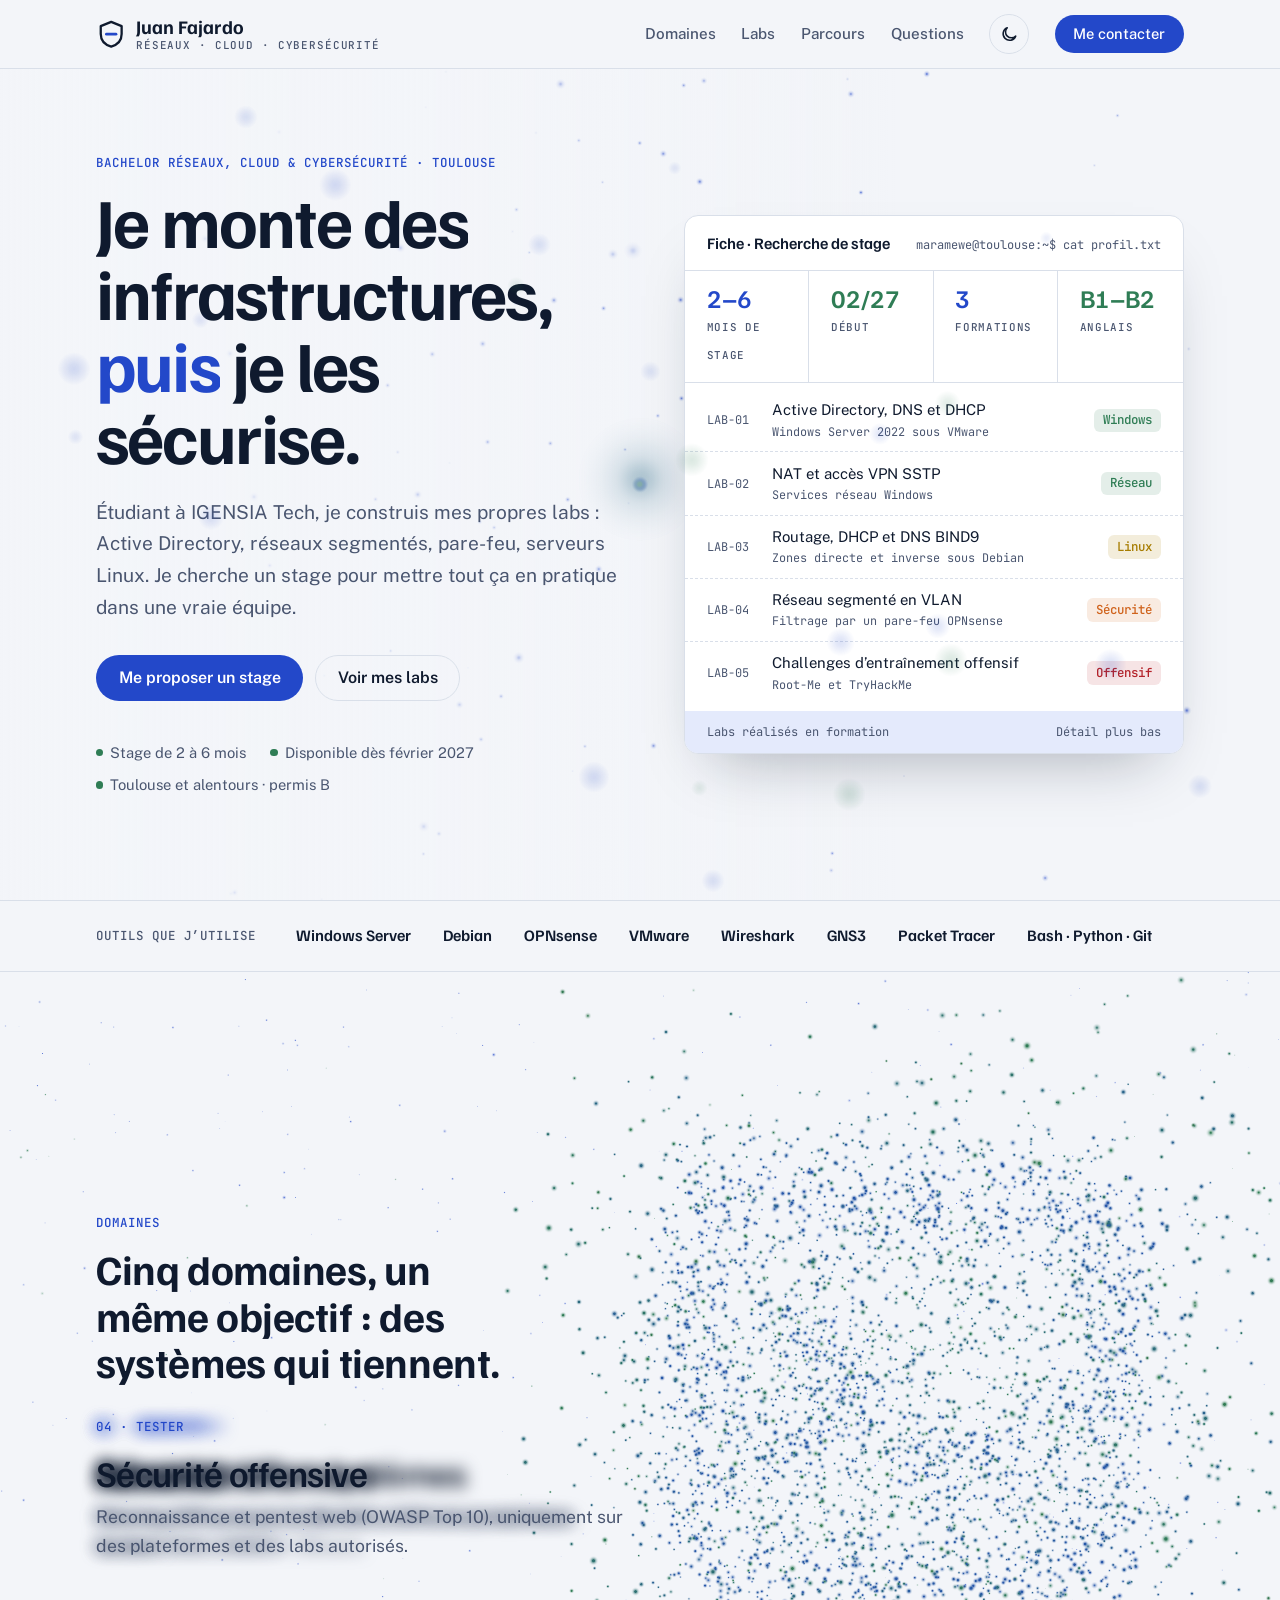
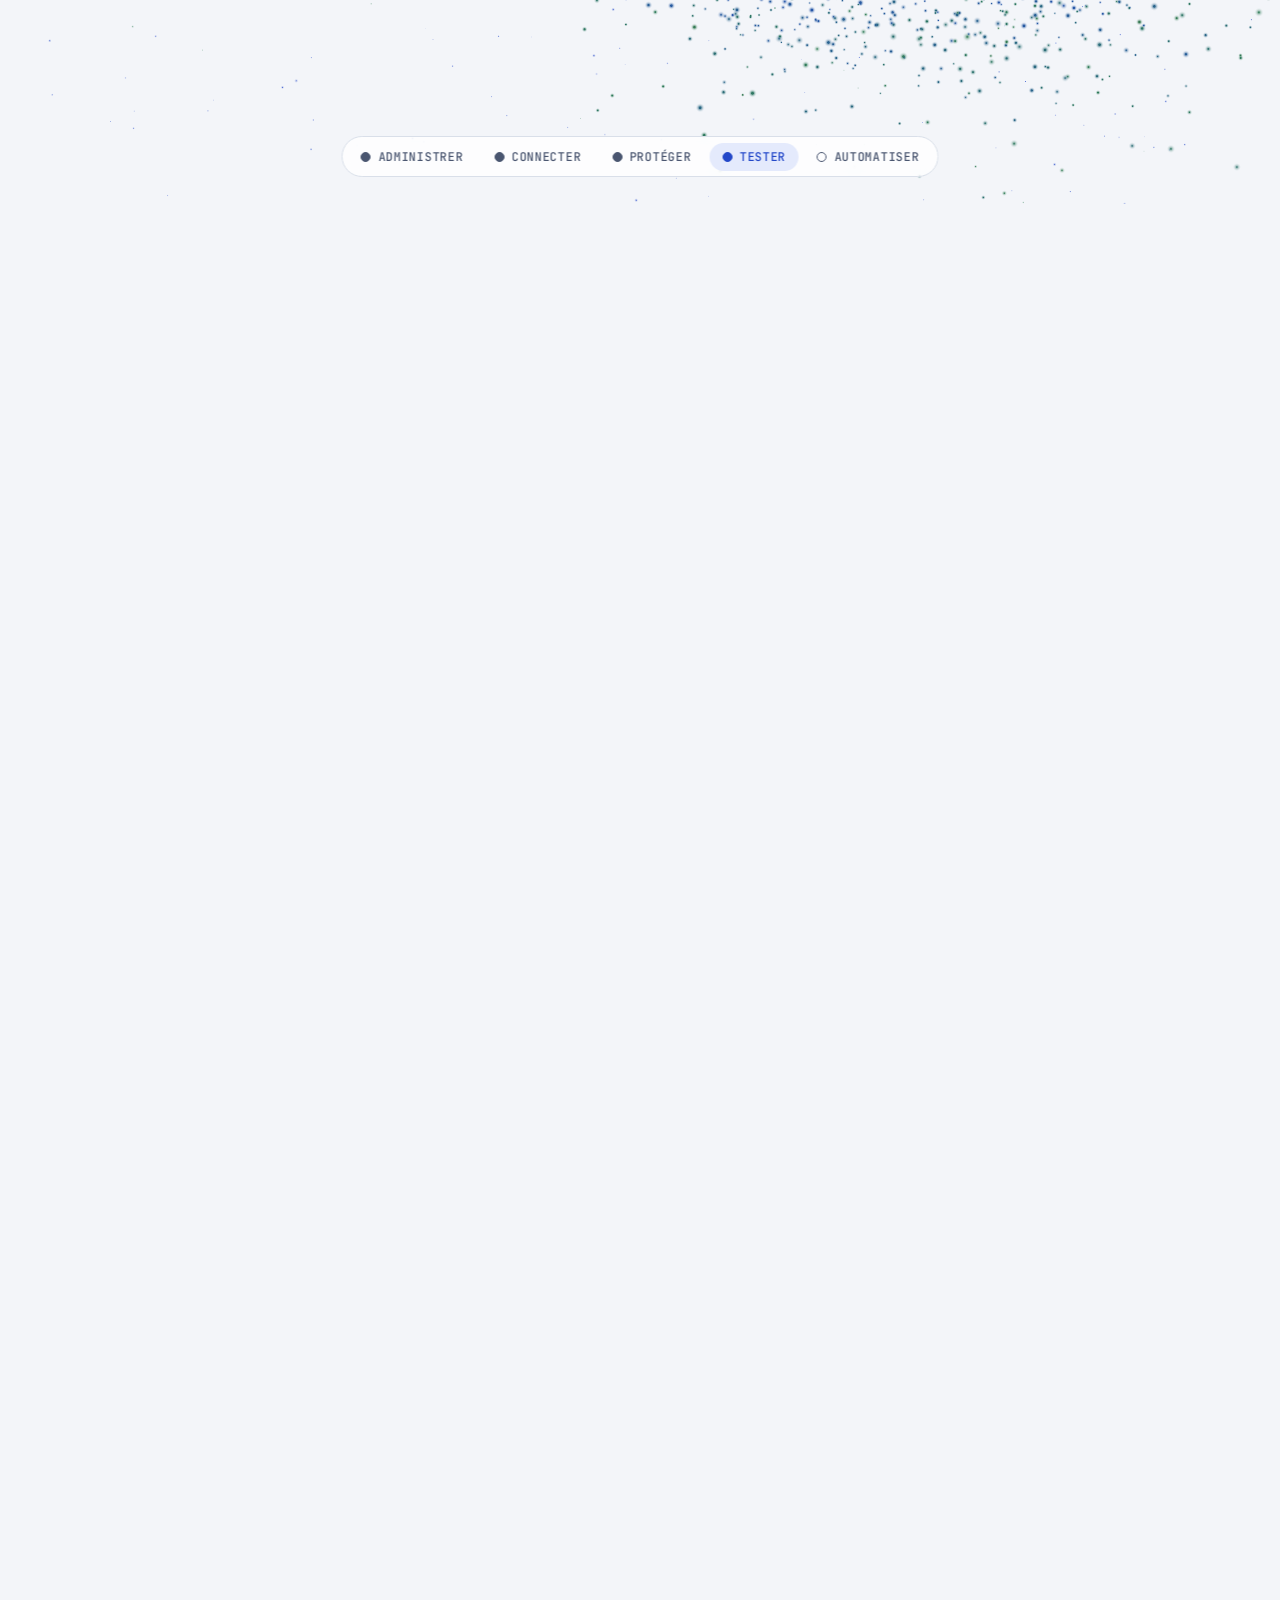
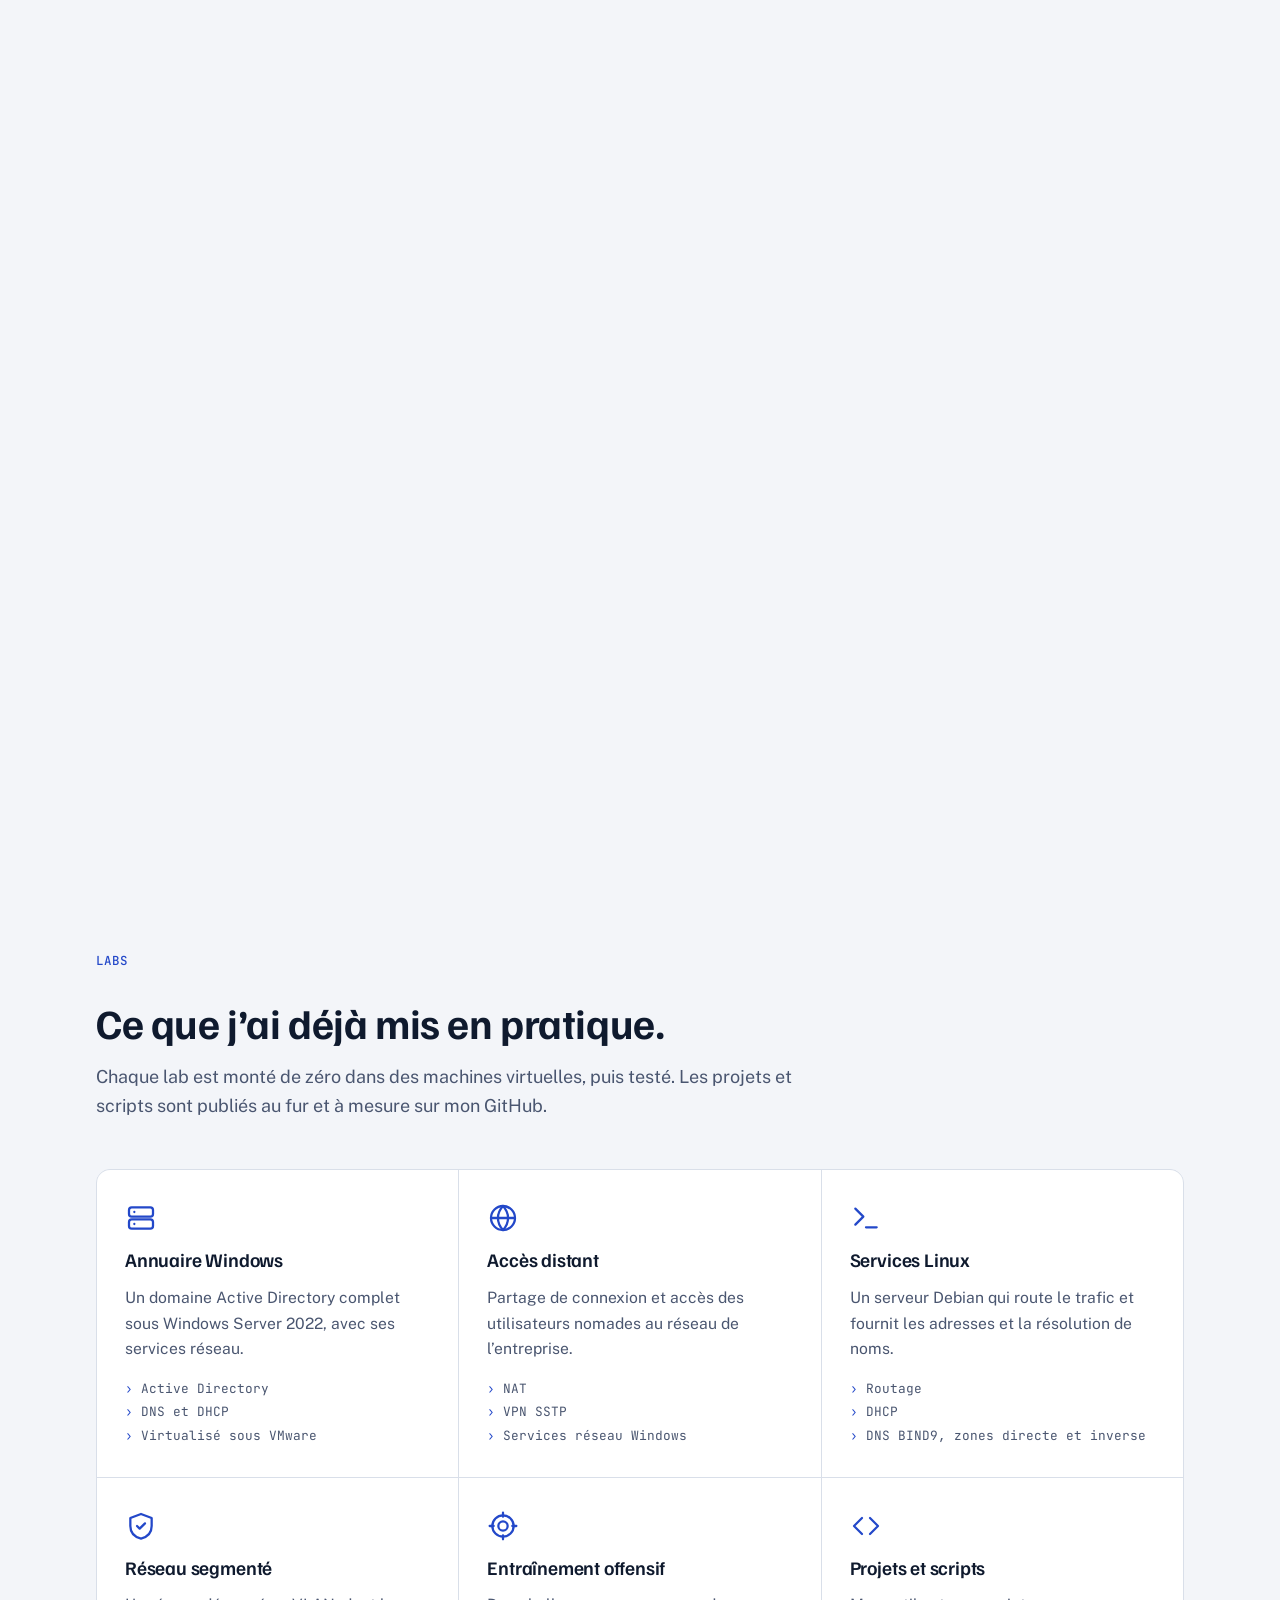
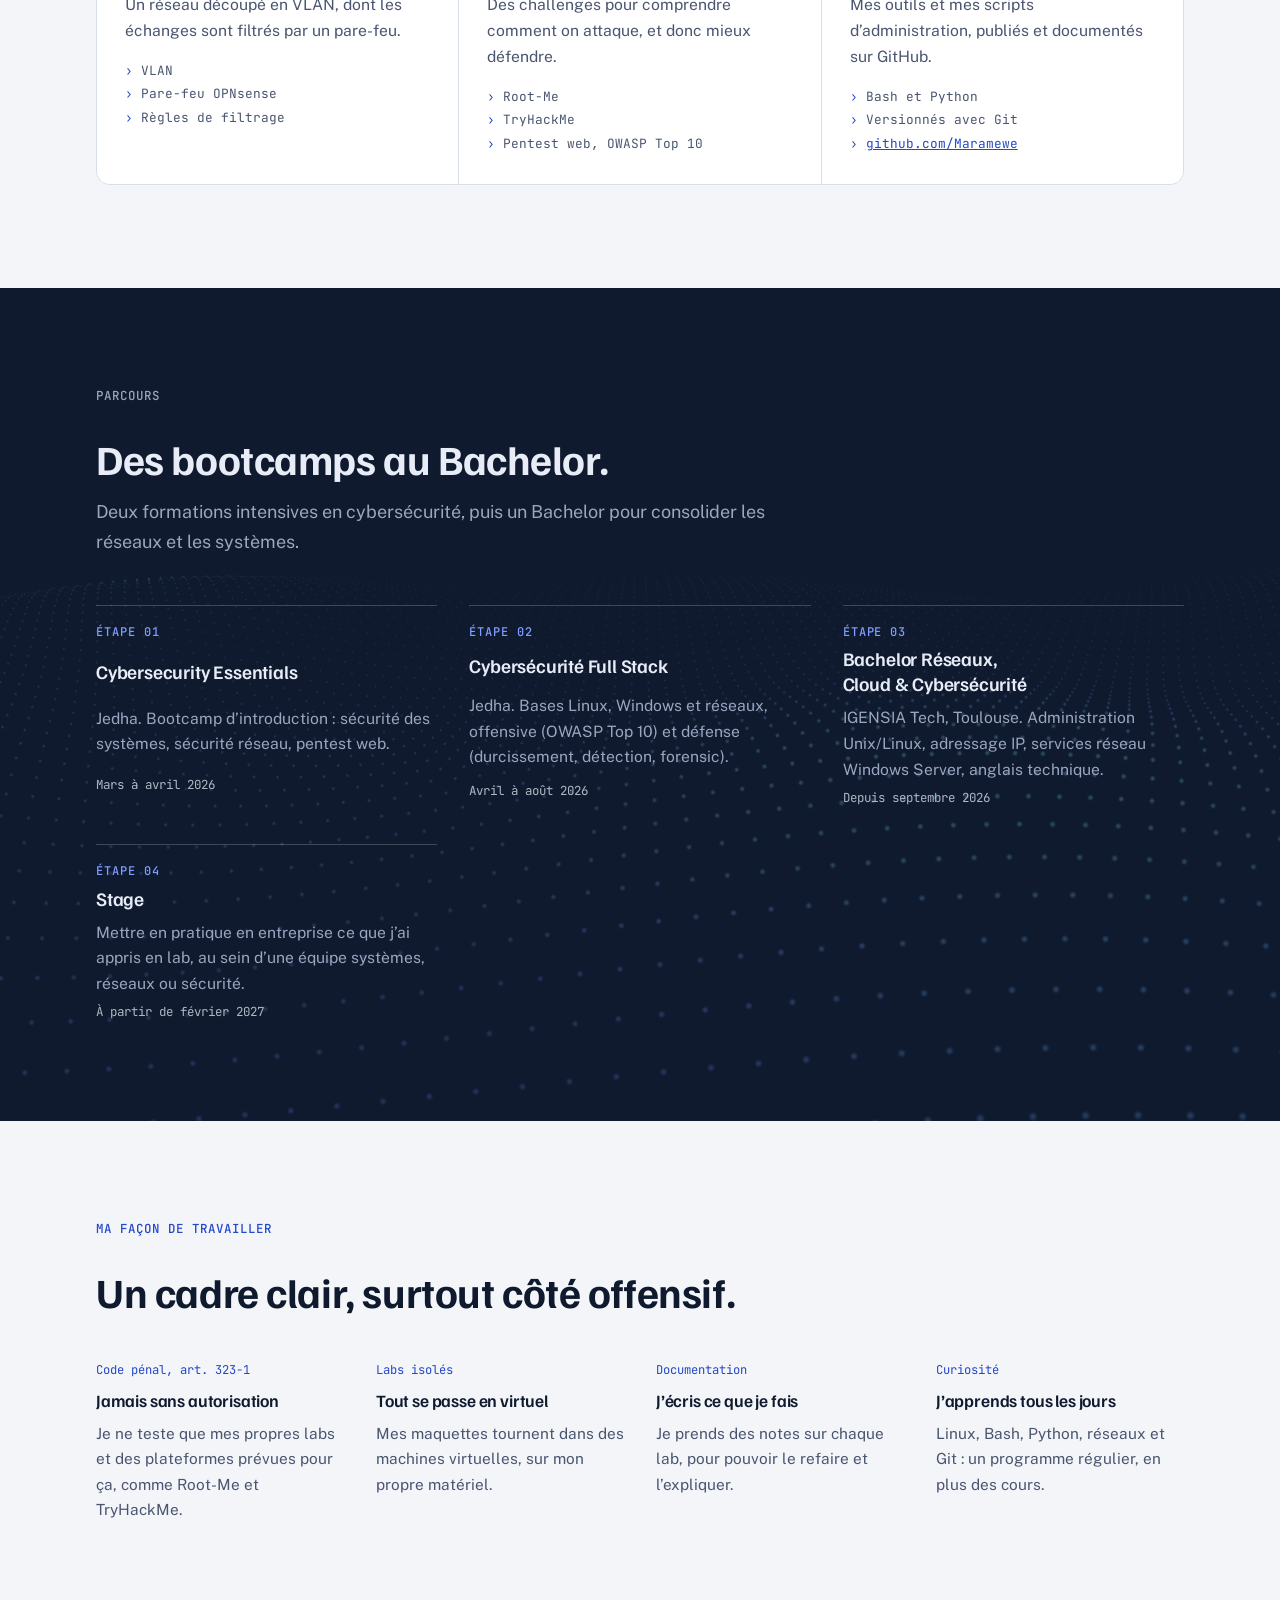
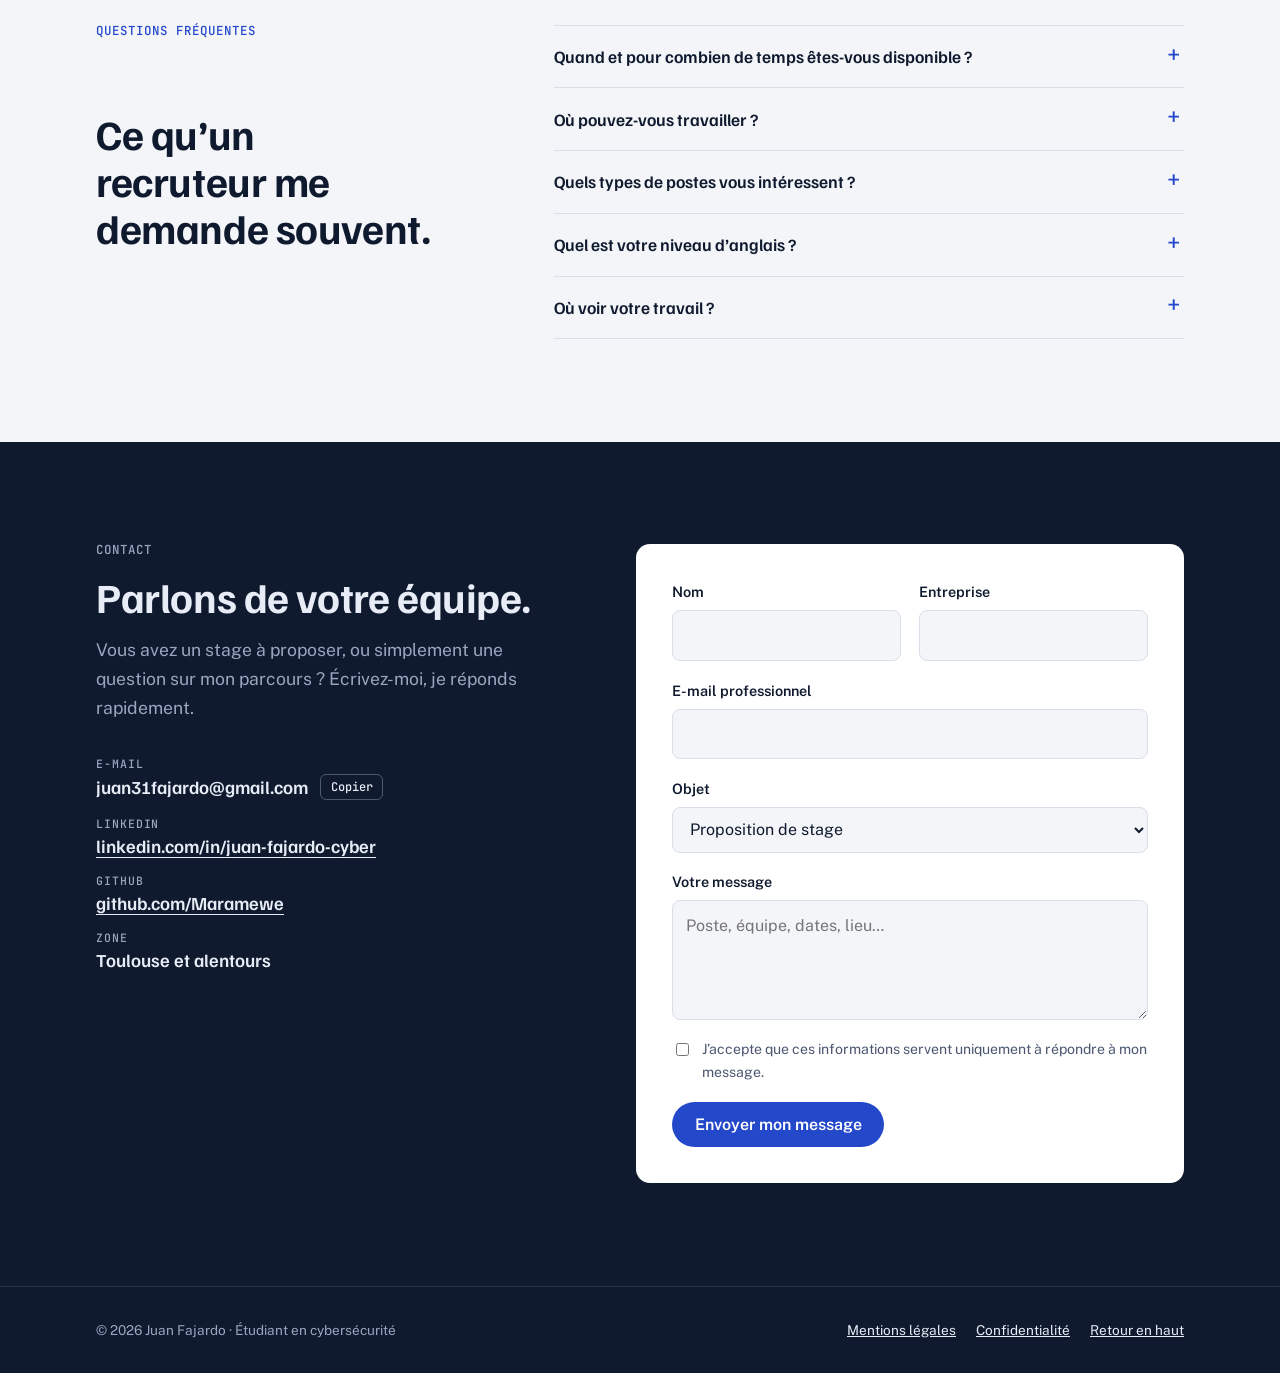
==== index.html @ d8bf678b "Première version du portfolio" ====
<!doctype html>
<html lang="fr">
<head>
<meta charset="utf-8">
<meta name="viewport" content="width=device-width, initial-scale=1, viewport-fit=cover">
<meta name="description" content="Portfolio de Juan Fajardo, étudiant en Bachelor Réseaux, Cloud &amp; Cybersécurité à Toulouse. Recherche de stage dès février 2027.">
<meta name="theme-color" content="#f3f5f9" media="(prefers-color-scheme: light)">
<meta name="theme-color" content="#0b1220" media="(prefers-color-scheme: dark)">
<link rel="canonical" href="https://juan-fajardo.pages.dev/">
<link rel="icon" href="favicon.svg" type="image/svg+xml">
<link rel="apple-touch-icon" href="apple-touch-icon.png">
<meta property="og:type" content="website">
<meta property="og:locale" content="fr_FR">
<meta property="og:site_name" content="Juan Fajardo">
<meta property="og:title" content="Juan Fajardo · Réseaux, Cloud et Cybersécurité">
<meta property="og:description" content="Portfolio de Juan Fajardo, étudiant en Bachelor Réseaux, Cloud &amp; Cybersécurité à Toulouse. Recherche de stage dès février 2027.">
<meta property="og:url" content="https://juan-fajardo.pages.dev/">
<meta property="og:image" content="https://juan-fajardo.pages.dev/images/partage.png">
<meta property="og:image:width" content="1200">
<meta property="og:image:height" content="630">
<meta name="twitter:card" content="summary_large_image">
<title>Juan Fajardo · Réseaux, Cloud et Cybersécurité</title>
<script>
// Thème choisi avec le bouton de l'en-tête, appliqué avant l'affichage pour éviter un flash
try { const t = localStorage.getItem("theme"); if (t === "light" || t === "dark") document.documentElement.dataset.theme = t; } catch {}
</script>
<link rel="stylesheet" href="polices/polices.css">
<style>
/* Mise en page : une colonne de lecture large (72rem), sections séparées par l'espace et non par des cadres ;
   le seul objet « encadré » fort est le rapport d'audit, signature visuelle du site. */
:root {
  --fond: #f3f5f9;
  --surface: #ffffff;
  --encre: #0f1a2e;
  --encre-douce: #4a5670;
  --trait: #d9dfe9;
  --accent: #2348c9;
  --accent-doux: #e4eafc;
  --sur-accent: #ffffff;
  --crit: #b4232a;
  --haut: #d0631c;
  --moyen: #a77d00;
  --bas: #2f7d55;
  --nuit: #0f1a2e;
  --sur-nuit: #e7ecf6;
  --sur-nuit-doux: #9aa6bf;
  --f-titre: "Familjen Grotesk", "Helvetica Neue", Arial, sans-serif;
  --f-texte: "Public Sans", "Segoe UI", Roboto, Arial, sans-serif;
  --f-mono: "JetBrains Mono", ui-monospace, "SFMono-Regular", Menlo, Consolas, monospace;
  --largeur: 72rem;
  --rayon: 10px;
}
@media (prefers-color-scheme: dark) {
  :root:not([data-theme="light"]) {
    --fond: #0b1220; --surface: #121b2d; --encre: #e7ecf6; --encre-douce: #9aa6bf; --trait: #24314a;
    --accent: #7f9eff; --accent-doux: #1a2850; --sur-accent: #0b1220;
    --crit: #ff6b6b; --haut: #ff9a52; --moyen: #e8c14a; --bas: #5cc98d;
    --nuit: #070c17; --sur-nuit: #e7ecf6; --sur-nuit-doux: #8d99b3;
    color-scheme: dark;
  }
}
:root[data-theme="dark"] {
  --fond: #0b1220; --surface: #121b2d; --encre: #e7ecf6; --encre-douce: #9aa6bf; --trait: #24314a;
  --accent: #7f9eff; --accent-doux: #1a2850; --sur-accent: #0b1220;
  --crit: #ff6b6b; --haut: #ff9a52; --moyen: #e8c14a; --bas: #5cc98d;
  --nuit: #070c17; --sur-nuit: #e7ecf6; --sur-nuit-doux: #8d99b3;
  color-scheme: dark;
}

* { box-sizing: border-box; }
html { scroll-behavior: smooth; scroll-padding-top: 5rem; }
body {
  margin: 0; background: var(--fond); color: var(--encre);
  font: 400 1.0625rem/1.65 var(--f-texte);
  -webkit-font-smoothing: antialiased;
}
a { color: var(--accent); }
h1, h2, h3 { font-family: var(--f-titre); text-wrap: balance; margin: 0; letter-spacing: -0.01em; }
h2 { font-size: clamp(1.75rem, 1.2rem + 2vw, 2.6rem); line-height: 1.12; font-weight: 700; }
h3 { font-size: 1.2rem; line-height: 1.3; font-weight: 600; }
p { margin: 0; }
:focus-visible { outline: 3px solid var(--accent); outline-offset: 3px; border-radius: 4px; }
.mono { font-family: var(--f-mono); }

.enveloppe { max-width: var(--largeur); margin-inline: auto; padding-inline: clamp(1rem, 4vw, 2rem); }
section { padding-block: clamp(4rem, 8vw, 6.5rem); }
.surtitre {
  font: 500 0.78rem/1 var(--f-mono); letter-spacing: 0.08em; text-transform: uppercase;
  color: var(--accent); margin-bottom: 1rem; display: block;
}
.entete-section { display: grid; gap: 1rem; max-width: 44rem; margin-bottom: 3rem; }
.entete-section p { color: var(--encre-douce); font-size: 1.125rem; }

.bouton {
  display: inline-flex; align-items: center; gap: 0.5rem; padding: 0.85rem 1.35rem;
  border-radius: 999px; font: 600 1rem/1 var(--f-texte); text-decoration: none; cursor: pointer;
  border: 1.5px solid transparent; transition: transform .15s ease, background-color .15s ease;
}
.bouton:hover { transform: translateY(-1px); }
.bouton-plein { background: var(--accent); color: var(--sur-accent); }
.bouton-contour { border-color: var(--trait); color: var(--encre); background: transparent; }
.bouton-contour:hover { border-color: var(--encre-douce); }

/* En-tête */
.barre {
  position: sticky; top: env(safe-area-inset-top, 0px); z-index: 10;
  background: color-mix(in srgb, var(--fond) 88%, transparent);
  backdrop-filter: blur(10px); border-bottom: 1px solid var(--trait);
}
.barre .enveloppe { display: flex; align-items: center; justify-content: space-between; gap: 1rem; height: 4.25rem; }
.marque { display: flex; align-items: center; gap: 0.6rem; text-decoration: none; color: var(--encre); font: 700 1.2rem/1 var(--f-titre); }
.marque svg { width: 1.9rem; height: 1.9rem; flex: none; }
.marque small { display: block; font: 500 0.68rem/1 var(--f-mono); letter-spacing: .08em; text-transform: uppercase; color: var(--encre-douce); margin-top: .25rem; }
.nav { display: flex; align-items: center; gap: 1.6rem; }
.nav a { color: var(--encre-douce); text-decoration: none; font-weight: 500; font-size: .95rem; }
.nav a:hover { color: var(--encre); }
.nav .bouton { color: var(--sur-accent); padding: .65rem 1.1rem; font-size: .92rem; }
@media (max-width: 860px) { .nav a:not(.bouton) { display: none; } }

/* Accroche */
.accroche { padding-block: clamp(3rem, 7vw, 5.5rem) clamp(3.5rem, 7vw, 5.5rem); position: relative; overflow: hidden; isolation: isolate; }
.reseau3d { position: absolute; inset: 0; width: 100%; height: 100%; z-index: -2; pointer-events: none; }
.accroche::before { content: ""; position: absolute; inset: 0; z-index: -1; pointer-events: none;
  background: linear-gradient(90deg, var(--fond) 0%, color-mix(in srgb, var(--fond) 70%, transparent) 38%, transparent 70%); }
@media (max-width: 960px) {
  .reseau3d { opacity: .5; }
  .accroche::before { background: linear-gradient(180deg, color-mix(in srgb, var(--fond) 55%, transparent), color-mix(in srgb, var(--fond) 85%, transparent)); }
}
.accroche .enveloppe { display: grid; grid-template-columns: 1.05fr 1fr; gap: clamp(2rem, 5vw, 4.5rem); align-items: center; }
@media (max-width: 960px) { .accroche .enveloppe { grid-template-columns: 1fr; } }
.accroche h1 { font-size: clamp(2.4rem, 1.4rem + 4.2vw, 4.4rem); line-height: 1.02; font-weight: 700; letter-spacing: -0.025em; }
.accroche h1 em { font-style: normal; color: var(--accent); }
.accroche .chapeau { font-size: 1.2rem; color: var(--encre-douce); max-width: 34rem; margin-top: 1.5rem; }
.accroche .actions { display: flex; flex-wrap: wrap; gap: .75rem; margin-top: 2rem; }
.preuves { display: flex; flex-wrap: wrap; gap: .5rem 1.5rem; margin-top: 2.5rem; padding: 0; list-style: none; font-size: .92rem; color: var(--encre-douce); }
.preuves li { display: flex; align-items: center; gap: .45rem; }
.preuves li::before { content: ""; width: .45rem; height: .45rem; border-radius: 50%; background: var(--bas); }

/* Rapport (signature) */
.rapport {
  background: var(--surface); border: 1px solid var(--trait); border-radius: 14px;
  box-shadow: 0 30px 60px -30px color-mix(in srgb, var(--encre) 35%, transparent);
  overflow: hidden; min-width: 0;
}
.rapport-tete { display: flex; justify-content: space-between; align-items: baseline; gap: 1rem; padding: 1.1rem 1.35rem; border-bottom: 1px solid var(--trait); flex-wrap: wrap; }
.rapport-tete b { font: 600 1rem/1.2 var(--f-titre); }
.rapport-tete span { font: 400 .75rem/1 var(--f-mono); color: var(--encre-douce); }
.compte { display: grid; grid-template-columns: repeat(4, 1fr); border-bottom: 1px solid var(--trait); }
.compte div { padding: .9rem 1.35rem; border-right: 1px solid var(--trait); }
.compte div:last-child { border-right: 0; }
.compte strong { display: block; font: 600 1.6rem/1 var(--f-titre); font-variant-numeric: tabular-nums; }
.compte small { font: 500 .68rem/1 var(--f-mono); letter-spacing: .06em; text-transform: uppercase; color: var(--encre-douce); }
.c-accent strong { color: var(--accent); } .c-crit strong { color: var(--crit); } .c-haut strong { color: var(--haut); } .c-moyen strong { color: var(--moyen); } .c-bas strong { color: var(--bas); }
.constats { list-style: none; margin: 0; padding: .4rem 0; }
.constat { display: grid; grid-template-columns: 3.2rem 1fr auto; gap: .9rem; align-items: center; padding: .7rem 1.35rem; }
.constat + .constat { border-top: 1px dashed var(--trait); }
.constat .id { font: 400 .75rem/1 var(--f-mono); color: var(--encre-douce); }
.constat p { font-size: .93rem; line-height: 1.35; min-width: 0; }
.constat p small { display: block; font: 400 .74rem/1.4 var(--f-mono); color: var(--encre-douce); margin-top: .2rem; }
.score { font: 500 .78rem/1 var(--f-mono); padding: .35rem .55rem; border-radius: 6px; font-variant-numeric: tabular-nums; white-space: nowrap; }
.s-crit { color: var(--crit); background: color-mix(in srgb, var(--crit) 12%, transparent); }
.s-haut { color: var(--haut); background: color-mix(in srgb, var(--haut) 13%, transparent); }
.s-moyen { color: var(--moyen); background: color-mix(in srgb, var(--moyen) 14%, transparent); }
.s-bas { color: var(--bas); background: color-mix(in srgb, var(--bas) 13%, transparent); }
.rapport-pied { display: flex; justify-content: space-between; gap: 1rem; flex-wrap: wrap; padding: .8rem 1.35rem; background: var(--accent-doux); font: 400 .75rem/1.4 var(--f-mono); color: var(--encre-douce); }
.balayage { position: relative; }
.balayage::after {
  content: ""; position: absolute; inset: 0 0 auto 0; height: 2px; background: var(--accent); opacity: .0;
  animation: balaye 2.6s ease-in-out .4s 1 both;
}
@keyframes balaye { 0% { top: 0; opacity: .0; } 10% { opacity: .8; } 90% { opacity: .8; } 100% { top: 100%; opacity: 0; } }
.constat { animation: apparait .5s ease both; }
.constat:nth-child(1) { animation-delay: .5s; } .constat:nth-child(2) { animation-delay: 1s; }
.constat:nth-child(3) { animation-delay: 1.5s; } .constat:nth-child(4) { animation-delay: 2s; } .constat:nth-child(5) { animation-delay: 2.5s; }
@keyframes apparait { from { opacity: .25; transform: translateX(-6px); } to { opacity: 1; transform: none; } }
@media (max-width: 520px) {
  .compte { grid-template-columns: repeat(2, 1fr); }
  .compte div:nth-child(2) { border-right: 0; }
  .compte div:nth-child(-n+2) { border-bottom: 1px solid var(--trait); }
  .constat { grid-template-columns: 1fr auto; }
  .constat .id { display: none; }
}

/* Bandeau des référentiels */
.referentiels { border-block: 1px solid var(--trait); padding-block: 1.6rem; }
.referentiels .enveloppe { display: flex; flex-wrap: wrap; align-items: center; gap: .75rem 2.5rem; }
.referentiels span { font: 500 .78rem/1 var(--f-mono); letter-spacing: .08em; text-transform: uppercase; color: var(--encre-douce); }
.referentiels ul { display: flex; flex-wrap: wrap; gap: .6rem 2rem; list-style: none; margin: 0; padding: 0; font: 600 1rem/1.2 var(--f-titre); }

/* Services */
.services { display: grid; grid-template-columns: repeat(3, 1fr); gap: 1px; background: var(--trait); border: 1px solid var(--trait); border-radius: 14px; overflow: hidden; }
@media (max-width: 960px) { .services { grid-template-columns: repeat(2, 1fr); } }
@media (max-width: 620px) { .services { grid-template-columns: 1fr; } }
.service { background: var(--surface); padding: 2rem 1.75rem; display: grid; gap: .8rem; align-content: start; min-width: 0; }
.service svg { width: 2rem; height: 2rem; color: var(--accent); }
.service p { color: var(--encre-douce); font-size: .98rem; }
.service ul { margin: .3rem 0 0; padding: 0; list-style: none; display: grid; gap: .35rem; font: 400 .8rem/1.4 var(--f-mono); color: var(--encre-douce); }
.service ul li::before { content: "› "; color: var(--accent); }

/* Méthode */
.methode { background: var(--nuit); color: var(--sur-nuit); }
.methode .surtitre { color: var(--sur-nuit-doux); }
.methode .entete-section p { color: var(--sur-nuit-doux); }
.etapes { list-style: none; margin: 0; padding: 0; display: grid; grid-template-columns: repeat(3, 1fr); gap: 2.5rem 2rem; counter-reset: etape; }
@media (max-width: 860px) { .etapes { grid-template-columns: repeat(2, 1fr); } }
@media (max-width: 560px) { .etapes { grid-template-columns: 1fr; } }
.etapes li { counter-increment: etape; border-top: 1px solid color-mix(in srgb, var(--sur-nuit) 22%, transparent); padding-top: 1.25rem; display: grid; gap: .55rem; min-width: 0; }
.etapes li::before { content: "Étape " counter(etape, decimal-leading-zero); font: 500 .75rem/1 var(--f-mono); letter-spacing: .08em; text-transform: uppercase; color: #7f9eff; }
.etapes p { color: var(--sur-nuit-doux); font-size: .98rem; }
.etapes .duree { font: 400 .78rem/1 var(--f-mono); color: var(--sur-nuit); opacity: .75; }

/* Livrable */
.livrable { display: grid; grid-template-columns: 1fr 1.1fr; gap: clamp(2rem, 5vw, 4rem); align-items: start; }
@media (max-width: 900px) { .livrable { grid-template-columns: 1fr; } }
.contenu-rapport { list-style: none; padding: 0; margin: 2rem 0 0; display: grid; gap: 1.25rem; }
.contenu-rapport li { display: grid; grid-template-columns: 2rem 1fr; gap: .9rem; }
.contenu-rapport li svg { width: 1.4rem; height: 1.4rem; color: var(--accent); margin-top: .2rem; }
.contenu-rapport b { display: block; font-family: var(--f-titre); font-size: 1.05rem; }
.contenu-rapport span { color: var(--encre-douce); font-size: .97rem; }
.fiche { background: var(--surface); border: 1px solid var(--trait); border-radius: 14px; overflow: hidden; min-width: 0; }
.fiche-tete { padding: 1.25rem 1.5rem; border-bottom: 1px solid var(--trait); display: grid; gap: .6rem; }
.fiche-tete .ligne { display: flex; justify-content: space-between; gap: 1rem; flex-wrap: wrap; align-items: center; }
.fiche-tete .ref { font: 400 .78rem/1 var(--f-mono); color: var(--encre-douce); }
.fiche dl { margin: 0; display: grid; grid-template-columns: 9.5rem 1fr; }
.fiche dt, .fiche dd { padding: .8rem 1.5rem; border-bottom: 1px solid var(--trait); margin: 0; font-size: .93rem; min-width: 0; }
.fiche dt { font: 500 .74rem/1.5 var(--f-mono); letter-spacing: .05em; text-transform: uppercase; color: var(--encre-douce); padding-top: .95rem; }
.fiche dd code { font: 400 .8rem/1.5 var(--f-mono); background: var(--accent-doux); padding: .1rem .35rem; border-radius: 4px; overflow-wrap: anywhere; }
.fiche .vecteur { font: 400 .76rem/1.5 var(--f-mono); color: var(--encre-douce); overflow-wrap: anywhere; }
.fiche dd ol { margin: 0; padding-left: 1.1rem; display: grid; gap: .25rem; }
.fiche-pied { padding: .8rem 1.5rem; font: 400 .74rem/1.4 var(--f-mono); color: var(--encre-douce); background: var(--accent-doux); }
@media (max-width: 560px) { .fiche dl { grid-template-columns: 1fr; } .fiche dt { border-bottom: 0; padding-bottom: 0; } }

/* Estimateur */
.estimateur { display: grid; grid-template-columns: 1.2fr 1fr; background: var(--surface); border: 1px solid var(--trait); border-radius: 14px; overflow: hidden; }
@media (max-width: 860px) { .estimateur { grid-template-columns: 1fr; } }
.estimateur form { padding: clamp(1.5rem, 3vw, 2.25rem); display: grid; gap: 1.6rem; min-width: 0; }
fieldset { border: 0; padding: 0; margin: 0; display: grid; gap: .6rem; min-width: 0; }
legend, .etiquette { font: 600 .95rem/1.3 var(--f-texte); margin-bottom: .6rem; padding: 0; }
.choix { display: flex; flex-wrap: wrap; gap: .5rem; }
.choix label { position: relative; }
.choix input { position: absolute; opacity: 0; inset: 0; cursor: pointer; }
.choix span { display: block; padding: .55rem .95rem; border: 1.5px solid var(--trait); border-radius: 999px; font-size: .92rem; cursor: pointer; transition: border-color .15s, background-color .15s; }
.choix input:checked + span { border-color: var(--accent); background: var(--accent-doux); color: var(--encre); font-weight: 600; }
.choix input:focus-visible + span { outline: 3px solid var(--accent); outline-offset: 2px; }
.curseur { display: grid; gap: .4rem; }
.curseur .haut { display: flex; justify-content: space-between; gap: 1rem; }
.curseur output { font: 500 .95rem/1 var(--f-mono); font-variant-numeric: tabular-nums; }
input[type="range"] { width: 100%; accent-color: var(--accent); }
.resultat { background: var(--nuit); color: var(--sur-nuit); padding: clamp(1.5rem, 3vw, 2.25rem); display: grid; gap: 1.4rem; align-content: start; }
.resultat .surtitre { color: var(--sur-nuit-doux); margin: 0; }
.resultat .prix { font: 700 clamp(2rem, 1.5rem + 2vw, 2.8rem)/1 var(--f-titre); font-variant-numeric: tabular-nums; letter-spacing: -0.02em; }
.resultat .prix small { font: 500 .9rem/1 var(--f-texte); color: var(--sur-nuit-doux); letter-spacing: 0; }
.resultat dl { margin: 0; display: grid; grid-template-columns: auto 1fr; gap: .55rem 1.25rem; font-size: .93rem; }
.resultat dt { color: var(--sur-nuit-doux); }
.resultat dd { margin: 0; text-align: right; font-family: var(--f-mono); font-variant-numeric: tabular-nums; }
.resultat .note { font-size: .82rem; color: var(--sur-nuit-doux); }
.resultat .bouton { justify-self: start; background: var(--sur-nuit); color: var(--nuit); }

/* Offres */
.offres { display: grid; grid-template-columns: repeat(3, 1fr); gap: 1.25rem; }
@media (max-width: 900px) { .offres { grid-template-columns: 1fr; } }
.offre { border: 1px solid var(--trait); border-radius: 14px; padding: 2rem 1.75rem; display: grid; gap: 1rem; align-content: start; background: var(--surface); }
.offre.phare { border: 2px solid var(--accent); }
.offre .pastille { justify-self: start; font: 500 .7rem/1 var(--f-mono); letter-spacing: .08em; text-transform: uppercase; padding: .4rem .6rem; border-radius: 6px; background: var(--accent-doux); color: var(--accent); }
.offre .tarif { font: 700 2rem/1 var(--f-titre); font-variant-numeric: tabular-nums; }
.offre .tarif small { font: 400 .85rem/1 var(--f-texte); color: var(--encre-douce); }
.offre > p { color: var(--encre-douce); font-size: .97rem; }
.offre ul { list-style: none; margin: 0; padding: 1rem 0 0; border-top: 1px solid var(--trait); display: grid; gap: .55rem; font-size: .95rem; }
.offre ul li { display: grid; grid-template-columns: 1.1rem 1fr; gap: .5rem; }
.offre ul li::before { content: "✓"; color: var(--bas); font-weight: 700; }

/* Engagements */
.engagements { display: grid; grid-template-columns: repeat(4, 1fr); gap: 2rem; }
@media (max-width: 960px) { .engagements { grid-template-columns: repeat(2, 1fr); } }
@media (max-width: 560px) { .engagements { grid-template-columns: 1fr; } }
.engagements div { display: grid; gap: .6rem; align-content: start; min-width: 0; }
.engagements h3 { font-size: 1.08rem; }
.engagements p { color: var(--encre-douce); font-size: .96rem; }
.engagements .loi { font: 400 .76rem/1.4 var(--f-mono); color: var(--accent); }

/* Questions */
.questions { display: grid; grid-template-columns: 1fr 1.6fr; gap: clamp(2rem, 5vw, 4rem); }
@media (max-width: 860px) { .questions { grid-template-columns: 1fr; } }
details { border-bottom: 1px solid var(--trait); }
details:first-of-type { border-top: 1px solid var(--trait); }
summary { cursor: pointer; list-style: none; padding: 1.2rem 2.5rem 1.2rem 0; position: relative; font: 600 1.08rem/1.35 var(--f-titre); }
summary::-webkit-details-marker { display: none; }
summary::after { content: "+"; position: absolute; right: .25rem; top: 1.05rem; font: 400 1.4rem/1 var(--f-mono); color: var(--accent); transition: transform .2s; }
details[open] summary::after { transform: rotate(45deg); }
details p { padding: 0 0 1.3rem; color: var(--encre-douce); max-width: 60ch; }

/* Contact */
.contact { background: var(--nuit); color: var(--sur-nuit); }
.contact .enveloppe { display: grid; grid-template-columns: 1fr 1.15fr; gap: clamp(2rem, 5vw, 4.5rem); }
@media (max-width: 900px) { .contact .enveloppe { grid-template-columns: 1fr; } }
.contact .surtitre { color: var(--sur-nuit-doux); }
.contact .intro p { color: var(--sur-nuit-doux); margin-top: 1rem; font-size: 1.1rem; }
.coordonnees { list-style: none; padding: 0; margin: 2.25rem 0 0; display: grid; gap: 1.1rem; }
.coordonnees li { display: grid; gap: .25rem; }
.coordonnees small { font: 500 .72rem/1 var(--f-mono); letter-spacing: .08em; text-transform: uppercase; color: var(--sur-nuit-doux); }
.coordonnees a { color: var(--sur-nuit); text-underline-offset: .2em; }
.coordonnees .valeur { display: flex; align-items: center; gap: .75rem; flex-wrap: wrap; font: 600 1.15rem/1.3 var(--f-titre); user-select: all; }
.copier { font: 500 .75rem/1 var(--f-mono); background: transparent; color: var(--sur-nuit); border: 1px solid color-mix(in srgb, var(--sur-nuit) 30%, transparent); border-radius: 6px; padding: .4rem .6rem; cursor: pointer; user-select: none; }
.copier:hover { border-color: var(--sur-nuit); }
.formulaire { background: var(--surface); color: var(--encre); border-radius: 14px; padding: clamp(1.5rem, 3vw, 2.25rem); display: grid; gap: 1.1rem; min-width: 0; }
.deux { display: grid; grid-template-columns: 1fr 1fr; gap: 1.1rem; }
@media (max-width: 560px) { .deux { grid-template-columns: 1fr; } }
.champ { display: grid; gap: .4rem; min-width: 0; }
.champ label { font-weight: 600; font-size: .9rem; }
.champ input, .champ select, .champ textarea {
  font: inherit; font-size: 1rem; color: var(--encre); background: var(--fond);
  border: 1.5px solid var(--trait); border-radius: 8px; padding: .7rem .8rem; width: 100%;
}
.champ textarea { min-height: 7.5rem; resize: vertical; }
.champ input:focus, .champ select:focus, .champ textarea:focus { outline: none; border-color: var(--accent); }
.case { display: grid; grid-template-columns: auto 1fr; gap: .6rem; font-size: .88rem; color: var(--encre-douce); align-items: start; }
.case input { margin-top: .3rem; accent-color: var(--accent); }
.formulaire .bouton { justify-self: start; }
.message { font-size: .92rem; padding: .9rem 1rem; border-radius: 8px; background: var(--accent-doux); }
.message.erreur { background: color-mix(in srgb, var(--crit) 12%, transparent); color: var(--crit); }

/* Pied */
.pied { background: var(--nuit); color: var(--sur-nuit-doux); border-top: 1px solid color-mix(in srgb, var(--sur-nuit) 12%, transparent); padding-block: 2rem; font-size: .85rem; }
.pied .enveloppe { display: flex; justify-content: space-between; flex-wrap: wrap; gap: 1rem; }
.pied a { color: var(--sur-nuit); }

/* Lien d'évitement et bascule de thème */
.evitement { position: absolute; left: 1rem; top: -4rem; z-index: 20; background: var(--accent); color: var(--sur-accent); padding: .75rem 1.1rem; border-radius: 8px; font-weight: 600; text-decoration: none; }
.evitement:focus { top: 1rem; }
.bascule-theme { display: inline-grid; place-items: center; width: 2.5rem; height: 2.5rem; flex: none; border-radius: 50%; border: 1px solid var(--trait); background: transparent; color: var(--encre); cursor: pointer; transition: border-color .15s, transform .3s; }
.bascule-theme:hover { border-color: var(--encre-douce); transform: rotate(-20deg); }
.bascule-theme svg { width: 1.15rem; height: 1.15rem; }
.icone-soleil { display: none; }
:root[data-theme="dark"] .icone-soleil { display: block; }
:root[data-theme="dark"] .icone-lune { display: none; }
@media (prefers-color-scheme: dark) {
  :root:not([data-theme="light"]) .icone-soleil { display: block; }
  :root:not([data-theme="light"]) .icone-lune { display: none; }
}
.pied nav { display: flex; flex-wrap: wrap; gap: .4rem 1.25rem; }

/* Pages de texte (mentions légales, confidentialité, 404), fabriquées par construire.py */
.page-texte { padding-block: clamp(3rem, 7vw, 5rem) clamp(4rem, 8vw, 6.5rem); min-height: 60vh; }
.page-texte .enveloppe { max-width: 48rem; }
.page-texte h1 { font-size: clamp(2rem, 1.4rem + 2.5vw, 3rem); line-height: 1.05; letter-spacing: -0.02em; margin-bottom: .75rem; }
.page-texte .maj { font: 400 .8rem/1.4 var(--f-mono); color: var(--encre-douce); }
.page-texte h2 { font-size: 1.3rem; margin: 2.75rem 0 .75rem; }
.page-texte p, .page-texte li, .page-texte dd { color: var(--encre-douce); }
.page-texte ul { padding-left: 1.2rem; display: grid; gap: .4rem; }
.page-texte dl { display: grid; grid-template-columns: max-content 1fr; gap: .5rem 1.5rem; margin: 0; }
.page-texte dt { font: 500 .78rem/1.6 var(--f-mono); letter-spacing: .05em; text-transform: uppercase; color: var(--encre); }
.page-texte dd { margin: 0; overflow-wrap: anywhere; }
@media (max-width: 560px) { .page-texte dl { grid-template-columns: 1fr; } .page-texte dd { margin-bottom: .6rem; } }
.page-texte .code-erreur { font: 500 clamp(4rem, 3rem + 6vw, 8rem)/1 var(--f-mono); color: var(--accent); letter-spacing: -0.04em; }
.page-texte .actions { display: flex; flex-wrap: wrap; gap: .75rem; margin-top: 2rem; }

/* Animations, 3D et effets à la souris */
.methode { position: relative; overflow: hidden; isolation: isolate; }
.terrain3d { position: absolute; inset: 0; width: 100%; height: 100%; z-index: -1; pointer-events: none; opacity: .6;
  -webkit-mask-image: linear-gradient(180deg, transparent 5%, #000 55%); mask-image: linear-gradient(180deg, transparent 5%, #000 55%); }
.lueur { background-image: radial-gradient(420px circle at var(--mx, -999px) var(--my, -999px), color-mix(in srgb, var(--accent) 13%, transparent), transparent 65%); }
.inclinable { transition: transform .6s cubic-bezier(.2,.7,.2,1); will-change: transform; }
.a-reveler { opacity: 0; transform: translateY(26px); transition: opacity .8s cubic-bezier(.2,.7,.2,1) var(--delai, 0s), transform .8s cubic-bezier(.2,.7,.2,1) var(--delai, 0s); }
.a-reveler.revele { opacity: 1; transform: none; }
@keyframes monte { from { opacity: 0; transform: translateY(18px); } }
@keyframes mot { from { transform: translateY(110%); } }
@keyframes carte-arrive { from { opacity: 0; transform: perspective(1000px) translateY(48px) rotateX(14deg) scale(.95); } }
@keyframes scan { from { top: 0; opacity: 1; } 80% { opacity: .9; } to { top: 100%; opacity: 0; } }
.accroche h1 { animation: monte .4s ease .1s backwards; }
.accroche .mot { display: inline-block; overflow: hidden; vertical-align: top; padding-bottom: .12em; margin-bottom: -.12em; }
.accroche .mot > span { display: inline-block; animation: mot .9s cubic-bezier(.2,.8,.2,1) calc(.25s + var(--i) * 65ms) backwards; }
.accroche .surtitre { animation: monte .7s cubic-bezier(.2,.7,.2,1) .1s backwards; }
.accroche .chapeau { animation: monte .8s cubic-bezier(.2,.7,.2,1) .9s backwards; }
.accroche .actions { animation: monte .8s cubic-bezier(.2,.7,.2,1) 1.05s backwards; }
.accroche .preuves { animation: monte .8s cubic-bezier(.2,.7,.2,1) 1.2s backwards; }
.accroche .rapport { animation: carte-arrive 1.2s cubic-bezier(.2,.7,.2,1) .55s backwards; }
.accroche::after { content: ""; position: absolute; left: 0; right: 0; top: 0; height: 2px; z-index: -1; pointer-events: none; opacity: 0;
  background: linear-gradient(90deg, transparent, var(--accent) 30%, var(--bas) 70%, transparent); box-shadow: 0 0 18px var(--accent);
  animation: scan 1.8s cubic-bezier(.6,0,.3,1) .1s backwards; }

/* Objectifs : liste simple par défaut, scène animée au défilement quand le script l'active */
.objectifs { position: relative; padding: 0; }
.objectifs-scene { position: relative; padding-block: clamp(4rem, 8vw, 6.5rem); }
.objectifs3d, .objectifs-rail { display: none; }
.objectifs-texte h2 { max-width: 30rem; }
.objectifs-liste { list-style: none; margin: 2.25rem 0 0; padding: 0; display: grid; gap: 1.75rem; }
.objectif { display: grid; gap: .6rem; max-width: 33rem; }
.objectif .etiquette { font: 500 .78rem/1 var(--f-mono); letter-spacing: .08em; text-transform: uppercase; color: var(--accent); }
.objectif h3 { font-size: clamp(1.45rem, 1.05rem + 1.6vw, 2.25rem); line-height: 1.1; letter-spacing: -0.02em; }
.objectif p { color: var(--encre-douce); font-size: 1.1rem; }

.objectifs.anime { height: 520vh; }
.objectifs.anime .objectifs-scene { position: sticky; top: 4.25rem; height: calc(100svh - 4.25rem); padding: 0; display: grid; align-items: center; overflow: hidden; }
.objectifs.anime .objectifs3d { display: block; position: absolute; inset: 0; width: 100%; height: 100%; pointer-events: none; }
.objectifs.anime .enveloppe { position: relative; width: 100%; }
.objectifs.anime .objectifs-liste { grid-template-areas: "pile"; gap: 0; }
.objectifs.anime .objectif { grid-area: pile; opacity: 0; transform: translateY(28px); filter: blur(8px); pointer-events: none;
  transition: opacity .6s ease, transform .7s cubic-bezier(.2,.7,.2,1), filter .6s ease; }
.objectifs.anime .objectif.actif { opacity: 1; transform: none; filter: none; pointer-events: auto; }
.objectifs.anime .objectifs-rail { display: flex; position: absolute; left: 50%; bottom: clamp(1rem, 3vh, 2rem); transform: translateX(-50%); gap: .35rem;
  padding: .35rem; border: 1px solid var(--trait); border-radius: 999px; background: color-mix(in srgb, var(--surface) 80%, transparent); backdrop-filter: blur(8px); }
.objectifs-rail button { display: flex; align-items: center; gap: .45rem; border: 0; background: none; cursor: pointer; padding: .5rem .8rem; border-radius: 999px;
  font: 500 .75rem/1 var(--f-mono); letter-spacing: .06em; text-transform: uppercase; color: var(--encre-douce); transition: background-color .3s, color .3s; }
.objectifs-rail button::before { content: ""; width: .5rem; height: .5rem; border-radius: 50%; border: 1.5px solid currentColor; transition: background-color .3s; }
.objectifs-rail button.actif { background: var(--accent-doux); color: var(--accent); }
.objectifs-rail button.actif::before, .objectifs-rail button.fait::before { background: currentColor; }
@media (max-width: 860px) {
  .objectifs.anime .objectifs-scene { align-items: end; padding-bottom: 5.5rem; }
  .objectifs.anime .objectifs-texte h2 { font-size: 1.3rem; }
  .objectifs-rail button:not(.actif) span { display: none; }
}

/* Particules au premier plan, par-dessus le contenu mais sous l'en-tête */
.premier-plan { position: fixed; inset: 0; width: 100%; height: 100%; z-index: 9; pointer-events: none; }

@media (prefers-reduced-motion: reduce) {
  *, *::before, *::after { animation: none !important; transition: none !important; }
  html { scroll-behavior: auto; }
}
</style>
</head>
<body>
<a class="evitement" href="#haut">Aller au contenu</a>
<header class="barre">
  <div class="enveloppe">
    <a class="marque" href="#haut" aria-label="Juan Fajardo, retour en haut">
      <svg viewBox="0 0 32 32" aria-hidden="true"><path d="M16 3 27 7.5v8.2c0 6.6-4.6 11.4-11 13.3C9.6 27.1 5 22.3 5 15.7V7.5z" fill="none" stroke="currentColor" stroke-width="2.4" stroke-linejoin="round"/><path d="M11 16h10" stroke="var(--accent)" stroke-width="3" stroke-linecap="round"/></svg>
      <span>Juan Fajardo<small>Réseaux · Cloud · Cybersécurité</small></span>
    </a>
    <nav class="nav" aria-label="Navigation principale">
      <a href="#domaines">Domaines</a>
      <a href="#labs">Labs</a>
      <a href="#parcours">Parcours</a>
      <a href="#questions">Questions</a>
      <button class="bascule-theme" id="bascule-theme" type="button" aria-label="Changer de thème">
        <svg class="icone-lune" viewBox="0 0 24 24" fill="none" stroke="currentColor" stroke-width="2" stroke-linecap="round" stroke-linejoin="round" aria-hidden="true"><path d="M20.5 14.5A8.5 8.5 0 1 1 9.5 3.5a7 7 0 0 0 11 11z"/></svg>
        <svg class="icone-soleil" viewBox="0 0 24 24" fill="none" stroke="currentColor" stroke-width="2" stroke-linecap="round" aria-hidden="true"><circle cx="12" cy="12" r="4.5"/><path d="M12 1.5v2.5M12 20v2.5M1.5 12H4M20 12h2.5M4.6 4.6l1.8 1.8M17.6 17.6l1.8 1.8M4.6 19.4l1.8-1.8M17.6 6.4l1.8-1.8"/></svg>
      </button>
      <a class="bouton bouton-plein" href="#contact">Me contacter</a>
    </nav>
  </div>
</header>

<main id="haut">
  <section class="accroche">
    <canvas class="reseau3d" id="reseau3d" aria-hidden="true"></canvas>
    <div class="enveloppe">
      <div>
        <span class="surtitre">Bachelor Réseaux, Cloud &amp; Cybersécurité · Toulouse</span>
        <h1>Je monte des infrastructures, <em>puis</em> je les sécurise.</h1>
        <p class="chapeau">Étudiant à IGENSIA Tech, je construis mes propres labs : Active Directory, réseaux segmentés, pare-feu, serveurs Linux. Je cherche un stage pour mettre tout ça en pratique dans une vraie équipe.</p>
        <div class="actions">
          <a class="bouton bouton-plein" href="#contact">Me proposer un stage</a>
          <a class="bouton bouton-contour" href="#labs">Voir mes labs</a>
        </div>
        <ul class="preuves">
          <li>Stage de 2 à 6 mois</li>
          <li>Disponible dès février 2027</li>
          <li>Toulouse et alentours · permis B</li>
        </ul>
      </div>

      <article class="rapport" aria-label="Fiche de présentation">
        <div class="rapport-tete">
          <b>Fiche · Recherche de stage</b>
          <span>maramewe@toulouse:~$ cat profil.txt</span>
        </div>
        <div class="compte" role="list">
          <div class="c-accent" role="listitem"><strong>2–6</strong><small>Mois de stage</small></div>
          <div class="c-bas" role="listitem"><strong>02/27</strong><small>Début</small></div>
          <div class="c-accent" role="listitem"><strong>3</strong><small>Formations</small></div>
          <div class="c-bas" role="listitem"><strong>B1–B2</strong><small>Anglais</small></div>
        </div>
        <ul class="constats balayage">
          <li class="constat"><span class="id">LAB-01</span><p>Active Directory, DNS et DHCP<small>Windows Server 2022 sous VMware</small></p><span class="score s-bas">Windows</span></li>
          <li class="constat"><span class="id">LAB-02</span><p>NAT et accès VPN SSTP<small>Services réseau Windows</small></p><span class="score s-bas">Réseau</span></li>
          <li class="constat"><span class="id">LAB-03</span><p>Routage, DHCP et DNS BIND9<small>Zones directe et inverse sous Debian</small></p><span class="score s-moyen">Linux</span></li>
          <li class="constat"><span class="id">LAB-04</span><p>Réseau segmenté en VLAN<small>Filtrage par un pare-feu OPNsense</small></p><span class="score s-haut">Sécurité</span></li>
          <li class="constat"><span class="id">LAB-05</span><p>Challenges d’entraînement offensif<small>Root-Me et TryHackMe</small></p><span class="score s-crit">Offensif</span></li>
        </ul>
        <div class="rapport-pied"><span>Labs réalisés en formation</span><span>Détail plus bas</span></div>
      </article>
    </div>
  </section>

  <div class="referentiels" aria-label="Outils utilisés">
    <div class="enveloppe">
      <span>Outils que j’utilise</span>
      <ul>
        <li>Windows Server</li>
        <li>Debian</li>
        <li>OPNsense</li>
        <li>VMware</li>
        <li>Wireshark</li>
        <li>GNS3</li>
        <li>Packet Tracer</li>
        <li>Bash · Python · Git</li>
      </ul>
    </div>
  </div>

  <section class="objectifs" id="domaines" aria-labelledby="objectifs-titre">
    <div class="objectifs-scene">
      <canvas class="objectifs3d" id="objectifs3d" aria-hidden="true"></canvas>
      <div class="enveloppe">
        <div class="objectifs-texte">
          <span class="surtitre">Domaines</span>
          <h2 id="objectifs-titre">Cinq domaines, un même objectif : des systèmes qui tiennent.</h2>
          <ol class="objectifs-liste">
            <li class="objectif"><span class="etiquette">01 · Administrer</span><h3>Administration systèmes</h3><p>Windows Server et Active Directory, serveurs Linux Debian, services DNS et DHCP.</p></li>
            <li class="objectif"><span class="etiquette">02 · Connecter</span><h3>Réseaux</h3><p>Adressage IP, routage, VLAN, NAT et VPN, maquettés sous Packet Tracer, GNS3 et VMware.</p></li>
            <li class="objectif"><span class="etiquette">03 · Protéger</span><h3>Sécurité défensive</h3><p>Pare-feu OPNsense, durcissement, détection et réponse à incident.</p></li>
            <li class="objectif"><span class="etiquette">04 · Tester</span><h3>Sécurité offensive</h3><p>Reconnaissance et pentest web (OWASP Top 10), uniquement sur des plateformes et des labs autorisés.</p></li>
            <li class="objectif"><span class="etiquette">05 · Automatiser</span><h3>Scripts et automatisation</h3><p>Bash, Python et Git pour gagner du temps sur les tâches d’administration.</p></li>
          </ol>
        </div>
      </div>
      <div class="objectifs-rail" aria-label="Aller à un domaine">
        <button type="button" data-objectif="0"><span>Administrer</span></button>
        <button type="button" data-objectif="1"><span>Connecter</span></button>
        <button type="button" data-objectif="2"><span>Protéger</span></button>
        <button type="button" data-objectif="3"><span>Tester</span></button>
        <button type="button" data-objectif="4"><span>Automatiser</span></button>
      </div>
    </div>
  </section>

  <section id="labs">
    <div class="enveloppe">
      <div class="entete-section">
        <span class="surtitre">Labs</span>
        <h2>Ce que j’ai déjà mis en pratique.</h2>
        <p>Chaque lab est monté de zéro dans des machines virtuelles, puis testé. Les projets et scripts sont publiés au fur et à mesure sur mon GitHub.</p>
      </div>
      <div class="services">
        <article class="service">
          <svg viewBox="0 0 24 24" fill="none" stroke="currentColor" stroke-width="1.7" stroke-linecap="round" stroke-linejoin="round" aria-hidden="true"><rect x="3" y="4" width="18" height="7" rx="2"/><rect x="3" y="13" width="18" height="7" rx="2"/><path d="M7 7.5h.01M7 16.5h.01"/></svg>
          <h3>Annuaire Windows</h3>
          <p>Un domaine Active Directory complet sous Windows Server 2022, avec ses services réseau.</p>
          <ul><li>Active Directory</li><li>DNS et DHCP</li><li>Virtualisé sous VMware</li></ul>
        </article>
        <article class="service">
          <svg viewBox="0 0 24 24" fill="none" stroke="currentColor" stroke-width="1.7" stroke-linecap="round" stroke-linejoin="round" aria-hidden="true"><circle cx="12" cy="12" r="9"/><path d="M3 12h18M12 3c2.5 2.7 3.8 5.7 3.8 9s-1.3 6.3-3.8 9c-2.5-2.7-3.8-5.7-3.8-9S9.5 5.7 12 3z"/></svg>
          <h3>Accès distant</h3>
          <p>Partage de connexion et accès des utilisateurs nomades au réseau de l’entreprise.</p>
          <ul><li>NAT</li><li>VPN SSTP</li><li>Services réseau Windows</li></ul>
        </article>
        <article class="service">
          <svg viewBox="0 0 24 24" fill="none" stroke="currentColor" stroke-width="1.7" stroke-linecap="round" stroke-linejoin="round" aria-hidden="true"><path d="M4 17l6-6-6-6"/><path d="M12 19h8"/></svg>
          <h3>Services Linux</h3>
          <p>Un serveur Debian qui route le trafic et fournit les adresses et la résolution de noms.</p>
          <ul><li>Routage</li><li>DHCP</li><li>DNS BIND9, zones directe et inverse</li></ul>
        </article>
        <article class="service">
          <svg viewBox="0 0 24 24" fill="none" stroke="currentColor" stroke-width="1.7" stroke-linecap="round" stroke-linejoin="round" aria-hidden="true"><path d="M12 3 20 6v6c0 5-3.4 8.3-8 9.5C7.4 20.3 4 17 4 12V6z"/><path d="M9 12l2 2 4-4"/></svg>
          <h3>Réseau segmenté</h3>
          <p>Un réseau découpé en VLAN, dont les échanges sont filtrés par un pare-feu.</p>
          <ul><li>VLAN</li><li>Pare-feu OPNsense</li><li>Règles de filtrage</li></ul>
        </article>
        <article class="service">
          <svg viewBox="0 0 24 24" fill="none" stroke="currentColor" stroke-width="1.7" stroke-linecap="round" stroke-linejoin="round" aria-hidden="true"><circle cx="12" cy="12" r="8"/><circle cx="12" cy="12" r="3.5"/><path d="M12 2v3M12 19v3M2 12h3M19 12h3"/></svg>
          <h3>Entraînement offensif</h3>
          <p>Des challenges pour comprendre comment on attaque, et donc mieux défendre.</p>
          <ul><li>Root-Me</li><li>TryHackMe</li><li>Pentest web, OWASP Top 10</li></ul>
        </article>
        <article class="service">
          <svg viewBox="0 0 24 24" fill="none" stroke="currentColor" stroke-width="1.7" stroke-linecap="round" stroke-linejoin="round" aria-hidden="true"><path d="M9 18l-6-6 6-6M15 6l6 6-6 6"/></svg>
          <h3>Projets et scripts</h3>
          <p>Mes outils et mes scripts d’administration, publiés et documentés sur GitHub.</p>
          <ul><li>Bash et Python</li><li>Versionnés avec Git</li><li><a href="https://github.com/Maramewe">github.com/Maramewe</a></li></ul>
        </article>
      </div>
    </div>
  </section>

  <section class="methode" id="parcours">
    <canvas class="terrain3d" id="terrain3d" aria-hidden="true"></canvas>
    <div class="enveloppe">
      <div class="entete-section">
        <span class="surtitre">Parcours</span>
        <h2>Des bootcamps au Bachelor.</h2>
        <p>Deux formations intensives en cybersécurité, puis un Bachelor pour consolider les réseaux et les systèmes.</p>
      </div>
      <ol class="etapes">
        <li><h3>Cybersecurity Essentials</h3><p>Jedha. Bootcamp d’introduction : sécurité des systèmes, sécurité réseau, pentest web.</p><span class="duree">Mars à avril 2026</span></li>
        <li><h3>Cybersécurité Full Stack</h3><p>Jedha. Bases Linux, Windows et réseaux, offensive (OWASP Top 10) et défense (durcissement, détection, forensic).</p><span class="duree">Avril à août 2026</span></li>
        <li><h3>Bachelor Réseaux, Cloud &amp; Cybersécurité</h3><p>IGENSIA Tech, Toulouse. Administration Unix/Linux, adressage IP, services réseau Windows Server, anglais technique.</p><span class="duree">Depuis septembre 2026</span></li>
        <li><h3>Stage</h3><p>Mettre en pratique en entreprise ce que j’ai appris en lab, au sein d’une équipe systèmes, réseaux ou sécurité.</p><span class="duree">À partir de février 2027</span></li>
      </ol>
    </div>
  </section>

  <section>
    <div class="enveloppe">
      <div class="entete-section">
        <span class="surtitre">Ma façon de travailler</span>
        <h2>Un cadre clair, surtout côté offensif.</h2>
      </div>
      <div class="engagements">
        <div><span class="loi">Code pénal, art. 323-1</span><h3>Jamais sans autorisation</h3><p>Je ne teste que mes propres labs et des plateformes prévues pour ça, comme Root-Me et TryHackMe.</p></div>
        <div><span class="loi">Labs isolés</span><h3>Tout se passe en virtuel</h3><p>Mes maquettes tournent dans des machines virtuelles, sur mon propre matériel.</p></div>
        <div><span class="loi">Documentation</span><h3>J’écris ce que je fais</h3><p>Je prends des notes sur chaque lab, pour pouvoir le refaire et l’expliquer.</p></div>
        <div><span class="loi">Curiosité</span><h3>J’apprends tous les jours</h3><p>Linux, Bash, Python, réseaux et Git : un programme régulier, en plus des cours.</p></div>
      </div>
    </div>
  </section>

  <section id="questions" style="padding-top:0">
    <div class="enveloppe questions">
      <div class="entete-section">
        <span class="surtitre">Questions fréquentes</span>
        <h2>Ce qu’un recruteur me demande souvent.</h2>
      </div>
      <div>
        <details><summary>Quand et pour combien de temps êtes-vous disponible ?</summary><p>À partir de février 2027, pour un stage de 2 à 6 mois.</p></details>
        <details><summary>Où pouvez-vous travailler ?</summary><p>À Toulouse et dans ses alentours. J’ai le permis B.</p></details>
        <details><summary>Quels types de postes vous intéressent ?</summary><p>Administration systèmes et réseaux, sécurité défensive (SOC, durcissement) ou sécurité offensive. Je cherche surtout une équipe où apprendre au contact de professionnels.</p></details>
        <details><summary>Quel est votre niveau d’anglais ?</summary><p>Niveau B1 à B2 : je lis sans difficulté la documentation technique, et je travaille l’oral régulièrement.</p></details>
        <details><summary>Où voir votre travail ?</summary><p>Sur <a href="https://github.com/Maramewe">mon GitHub</a>, où je publie mes projets, mes scripts et mes labs.</p></details>
      </div>
    </div>
  </section>

  <section class="contact" id="contact">
    <div class="enveloppe">
      <div class="intro">
        <span class="surtitre">Contact</span>
        <h2>Parlons de votre équipe.</h2>
        <p>Vous avez un stage à proposer, ou simplement une question sur mon parcours ? Écrivez-moi, je réponds rapidement.</p>
        <ul class="coordonnees">
          <li><small>E-mail</small><span class="valeur"><span id="c-email"></span><button class="copier" type="button" data-copie="c-email">Copier</button></span></li>
          <li><small>LinkedIn</small><span class="valeur"><a id="c-linkedin" href=""></a></span></li>
          <li><small>GitHub</small><span class="valeur"><a id="c-github" href=""></a></span></li>
          <li><small>Zone</small><span class="valeur" id="c-zone"></span></li>
        </ul>
      </div>
      <form class="formulaire" id="form-contact" novalidate>
        <div class="deux">
          <div class="champ"><label for="f-nom">Nom</label><input id="f-nom" name="nom" autocomplete="name" required></div>
          <div class="champ"><label for="f-societe">Entreprise</label><input id="f-societe" name="societe" autocomplete="organization" required></div>
        </div>
        <div class="champ"><label for="f-email">E-mail professionnel</label><input id="f-email" name="email" type="email" autocomplete="email" required></div>
        <div class="champ"><label for="f-besoin">Objet</label>
          <select id="f-besoin" name="besoin">
            <option>Proposition de stage</option>
            <option>Question sur mon parcours</option>
            <option>Autre</option>
          </select>
        </div>
        <div class="champ"><label for="f-message">Votre message</label><textarea id="f-message" name="message" placeholder="Poste, équipe, dates, lieu…"></textarea></div>
        <label class="case"><input type="checkbox" id="f-accord" required><span>J’accepte que ces informations servent uniquement à répondre à mon message.</span></label>
        <button class="bouton bouton-plein" type="submit">Envoyer mon message</button>
        <p class="message" id="f-retour" hidden></p>
      </form>
    </div>
  </section>
</main>

<footer class="pied">
  <div class="enveloppe">
    <span>© <span id="annee"></span> <span id="p-nom"></span> · Étudiant en cybersécurité</span>
    <nav aria-label="Informations légales"><a href="mentions-legales.html">Mentions légales</a><a href="confidentialite.html">Confidentialité</a><a href="#haut">Retour en haut</a></nav>
  </div>
</footer>

<script src="js/three-r128.min.js"></script>
<script>
// === À PERSONNALISER ===
const CONFIG = {
  nom: "Juan Fajardo",
  email: "juan31fajardo@gmail.com",
  linkedin: "https://www.linkedin.com/in/juan-fajardo-cyber",
  github: "https://github.com/Maramewe",
  zone: "Toulouse et alentours",
  domaine: "juan-fajardo.pages.dev", // adresse du site en ligne
};
// === FIN DE LA PARTIE À PERSONNALISER ===

const $ = (id) => document.getElementById(id);
const sansProtocole = (url) => url.replace(/^https:\/\/(www\.)?/, "");

// Coordonnées et pied de page
$("c-email").textContent = CONFIG.email;
$("c-linkedin").href = CONFIG.linkedin;
$("c-linkedin").textContent = sansProtocole(CONFIG.linkedin);
$("c-github").href = CONFIG.github;
$("c-github").textContent = sansProtocole(CONFIG.github);
$("c-zone").textContent = CONFIG.zone;
$("p-nom").textContent = CONFIG.nom;
$("annee").textContent = new Date().getFullYear();

// Copie des coordonnées
document.querySelectorAll(".copier").forEach((b) => {
  b.addEventListener("click", async () => {
    const cible = $(b.dataset.copie);
    try {
      await navigator.clipboard.writeText(cible.textContent);
      b.textContent = "Copié";
    } catch {
      const r = document.createRange(); r.selectNodeContents(cible);
      const s = getSelection(); s.removeAllRanges(); s.addRange(r);
      b.textContent = "Sélectionné";
    }
    setTimeout(() => (b.textContent = "Copier"), 1800);
  });
});

// Formulaire de contact : la demande part par la messagerie du visiteur (mailto), sans service tiers ni stockage
$("form-contact").addEventListener("submit", (e) => {
  e.preventDefault();
  const retour = $("f-retour");
  const manquant = ["f-nom", "f-societe", "f-email"].find((id) => !$(id).value.trim());
  retour.hidden = false;
  if (manquant) {
    retour.className = "message erreur";
    retour.textContent = `Renseignez le champ « ${document.querySelector(`label[for="${manquant}"]`).textContent} » pour continuer.`;
    $(manquant).focus();
  } else if (!$("f-email").checkValidity()) {
    retour.className = "message erreur";
    retour.textContent = "L’adresse e-mail semble incomplète. Vérifiez-la, par exemple nom@entreprise.fr.";
    $("f-email").focus();
  } else if (!$("f-accord").checked) {
    retour.className = "message erreur";
    retour.textContent = "Cochez la case d’accord pour que je puisse vous répondre.";
  } else {
    const champ = (id) => $(id).value.trim();
    const corps = [
      `Nom : ${champ("f-nom")}`,
      `Entreprise : ${champ("f-societe")}`,
      `E-mail : ${champ("f-email")}`,
      `Objet : ${$("f-besoin").selectedOptions[0].textContent}`,
      "",
      champ("f-message"),
    ].join("\n");
    location.href = `mailto:${CONFIG.email}?subject=${encodeURIComponent(`${$("f-besoin").selectedOptions[0].textContent} – ${champ("f-societe")}`)}&body=${encodeURIComponent(corps)}`;
    retour.className = "message";
    retour.textContent = `Merci ${champ("f-nom")}. Votre messagerie s’ouvre avec le message prêt à envoyer. Si rien ne s’ouvre, écrivez-moi directement à ${CONFIG.email}.`;
  }
});

// Bascule clair / sombre, mémorisée pour les visites suivantes
function basculeTheme() {
  const bouton = $("bascule-theme");
  if (!bouton) return;
  const sombre = () => {
    const t = document.documentElement.dataset.theme;
    return t ? t === "dark" : matchMedia("(prefers-color-scheme: dark)").matches;
  };
  const libelle = () => bouton.setAttribute("aria-label", sombre() ? "Passer en thème clair" : "Passer en thème sombre");
  bouton.addEventListener("click", () => {
    const theme = sombre() ? "light" : "dark";
    document.documentElement.dataset.theme = theme;
    try { localStorage.setItem("theme", theme); } catch {}
    libelle();
  });
  libelle();
  surChangementTheme(libelle);
}
basculeTheme();

// ===== Animations et 3D =====
// Sans WebGL ni Three.js, les canevas restent vides et la page fonctionne normalement.
// Avec prefers-reduced-motion, chaque scène n'affiche qu'une image fixe.

// Titre de l'accroche découpé en mots, pour les faire monter un à un à l'arrivée
function decouperTitre() {
  const titre = document.querySelector(".accroche h1");
  if (!titre) return;
  titre.setAttribute("aria-label", titre.textContent.trim().replace(/\s+/g, " "));
  let rang = 0;
  const decouper = (noeud) => {
    [...noeud.childNodes].forEach((enfant) => {
      if (enfant.nodeType !== Node.TEXT_NODE) return decouper(enfant);
      const fragment = document.createDocumentFragment();
      enfant.textContent.split(/(\s+)/).forEach((morceau) => {
        if (!morceau) return;
        if (/^\s+$/.test(morceau)) return fragment.append(morceau);
        const mot = document.createElement("span");
        const interieur = document.createElement("span");
        mot.className = "mot";
        mot.setAttribute("aria-hidden", "true");
        interieur.textContent = morceau;
        interieur.style.setProperty("--i", rang++);
        mot.append(interieur);
        fragment.append(mot);
      });
      enfant.replaceWith(fragment);
    });
  };
  decouper(titre);
}
decouperTitre();

// Blocs qui apparaissent en glissant quand on les atteint en défilant
function reveler() {
  if (matchMedia("(prefers-reduced-motion: reduce)").matches || !("IntersectionObserver" in window)) return;
  const blocs = document.querySelectorAll(".entete-section, .service, .etapes li, .offre, .engagements > *, .contenu-rapport li, .fiche");
  const observateur = new IntersectionObserver((entrees) => {
    entrees.forEach((e) => {
      if (!e.isIntersecting) return;
      e.target.classList.add("revele");
      observateur.unobserve(e.target);
    });
  }, { rootMargin: "0px 0px -8% 0px" });
  blocs.forEach((bloc) => {
    const rang = [...bloc.parentElement.children].indexOf(bloc) % 3;
    bloc.style.setProperty("--delai", `${rang * 90}ms`);
    bloc.classList.add("a-reveler");
    observateur.observe(bloc);
  });
}
reveler();

// Effets à la souris : lueur sur les cartes, fiche de rapport inclinable, boutons aimantés
function effetsSouris() {
  if (!matchMedia("(hover: hover) and (pointer: fine)").matches || matchMedia("(prefers-reduced-motion: reduce)").matches) return;
  document.querySelectorAll(".service, .offre, .fiche, .rapport").forEach((carte) => {
    carte.classList.add("lueur");
    carte.addEventListener("pointermove", (e) => {
      const r = carte.getBoundingClientRect();
      carte.style.setProperty("--mx", `${e.clientX - r.left}px`);
      carte.style.setProperty("--my", `${e.clientY - r.top}px`);
    });
    carte.addEventListener("pointerleave", () => {
      carte.style.removeProperty("--mx");
      carte.style.removeProperty("--my");
    });
  });

  const fiche = document.querySelector(".accroche .rapport");
  if (fiche) {
    fiche.classList.add("inclinable");
    fiche.addEventListener("pointermove", (e) => {
      const r = fiche.getBoundingClientRect();
      const x = (e.clientX - r.left) / r.width - 0.5, y = (e.clientY - r.top) / r.height - 0.5;
      fiche.style.transform = `perspective(1000px) rotateX(${(-y * 7).toFixed(2)}deg) rotateY(${(x * 9).toFixed(2)}deg)`;
    });
    fiche.addEventListener("pointerleave", () => (fiche.style.transform = ""));
  }

  document.querySelectorAll(".accroche .actions .bouton").forEach((bouton) => {
    bouton.addEventListener("pointermove", (e) => {
      const r = bouton.getBoundingClientRect();
      const x = (e.clientX - r.left - r.width / 2) * 0.18, y = (e.clientY - r.top - r.height / 2) * 0.3;
      bouton.style.transform = `translate(${x.toFixed(1)}px, ${y.toFixed(1)}px)`;
    });
    bouton.addEventListener("pointerleave", () => (bouton.style.transform = ""));
  });
}
effetsSouris();

function creerRendu(canevas) {
  if (!canevas || typeof THREE === "undefined") return null;
  try {
    const rendu = new THREE.WebGLRenderer({ canvas: canevas, alpha: true, antialias: true });
    rendu.setClearColor(0x000000, 0);
    return rendu;
  } catch {
    return null;
  }
}

// Fait tourner une scène : taille suivie, pause hors écran, une image fixe si mouvement réduit
function boucle3d({ canevas, zone, rendu, scene, camera, etape, redimensionner }) {
  const reduit = matchMedia("(prefers-reduced-motion: reduce)");
  let id = 0, visible = false, avant = 0;
  const dessiner = () => rendu.render(scene, camera);
  function image(t) {
    const dt = avant ? Math.min((t - avant) / 1000, 0.05) : 1 / 60;
    avant = t;
    etape(dt);
    dessiner();
    id = requestAnimationFrame(image);
  }
  const demarrer = () => {
    if (id || !visible || reduit.matches) return;
    avant = 0;
    id = requestAnimationFrame(image);
  };
  const arreter = () => {
    cancelAnimationFrame(id);
    id = 0;
  };
  const rafraichir = () => {
    if (id) return;
    etape(0);
    dessiner();
  };

  new ResizeObserver(() => {
    const l = canevas.clientWidth, h = canevas.clientHeight;
    if (!l || !h) return;
    const densite = Math.min(devicePixelRatio, 2);
    rendu.setPixelRatio(densite);
    rendu.setSize(l, h, false);
    camera.aspect = l / h;
    camera.updateProjectionMatrix();
    redimensionner?.(h * densite / (2 * Math.tan(THREE.MathUtils.degToRad(camera.fov / 2))));
    rafraichir();
  }).observe(canevas);
  new IntersectionObserver(([e]) => {
    visible = e.isIntersecting;
    visible ? demarrer() : arreter();
  }).observe(zone);
  reduit.addEventListener("change", () => (reduit.matches ? arreter() : demarrer()));
  return { rafraichir, reduit };
}

function lireTheme() {
  const style = getComputedStyle(document.documentElement);
  const couleur = (nom, defaut) => new THREE.Color(style.getPropertyValue(nom).trim() || defaut);
  const fond = couleur("--fond", "#f3f5f9");
  return {
    accent: couleur("--accent", "#2348c9"),
    bas: couleur("--bas", "#2f7d55"),
    crit: couleur("--crit", "#b4232a"),
    sombre: fond.r * 0.3 + fond.g * 0.59 + fond.b * 0.11 < 0.5,
  };
}
function surChangementTheme(rappel) {
  matchMedia("(prefers-color-scheme: dark)").addEventListener("change", rappel);
  new MutationObserver(rappel).observe(document.documentElement, { attributes: true, attributeFilter: ["data-theme"] });
}

// Points ronds et lumineux ; taille en unités de la scène, teinte 0 = accent, 1 = vert, 2 = rouge
const SHADER_POINTS = {
  vertexShader: `
    attribute float aTaille; attribute float aAlpha; attribute float aTeinte;
    uniform float uEchelle; uniform float uTemps; uniform float uScintille;
    varying float vAlpha; varying float vTeinte;
    void main() {
      vec4 mv = modelViewMatrix * vec4(position, 1.0);
      gl_PointSize = aTaille * uEchelle / -mv.z;
      gl_Position = projectionMatrix * mv;
      float s = 1.0 - uScintille * 0.6 * (0.5 + 0.5 * sin(uTemps * 2.3 + position.x * 13.0 + position.y * 7.0));
      vAlpha = aAlpha * s;
      vTeinte = aTeinte;
    }`,
  fragmentShader: `
    uniform vec3 uAccent; uniform vec3 uBas; uniform vec3 uCrit;
    varying float vAlpha; varying float vTeinte;
    void main() {
      float d = length(gl_PointCoord - 0.5);
      float a = smoothstep(0.5, 0.0, d);
      a = a * a + smoothstep(0.16, 0.0, d) * 0.6;
      vec3 c = vTeinte < 1.0 ? mix(uAccent, uBas, vTeinte) : mix(uBas, uCrit, vTeinte - 1.0);
      if (a * vAlpha < 0.01) discard;
      gl_FragColor = vec4(c, a * vAlpha);
    }`,
};

function nuagePoints(n, uniformes, scintille = 0) {
  const geo = new THREE.BufferGeometry();
  const attribut = (nom, taille) => {
    const a = new THREE.BufferAttribute(new Float32Array(n * taille), taille);
    a.setUsage(THREE.DynamicDrawUsage);
    geo.setAttribute(nom, a);
    return a.array;
  };
  const nuage = {
    pos: attribut("position", 3), taille: attribut("aTaille", 1), alpha: attribut("aAlpha", 1), teinte: attribut("aTeinte", 1),
    matiere: new THREE.ShaderMaterial({
      ...SHADER_POINTS, uniforms: { ...uniformes, uScintille: { value: scintille } }, transparent: true, depthWrite: false,
    }),
    maj: () => Object.values(geo.attributes).forEach((a) => (a.needsUpdate = true)),
  };
  nuage.objet = new THREE.Points(geo, nuage.matiere);
  nuage.objet.frustumCulled = false;
  return nuage;
}

const entre = (x, a, b) => Math.min(1, Math.max(0, (x - a) / (b - a)));
const sortieCubique = (t) => 1 - (1 - t) ** 3;
const sortieRessort = (t) => 1 + 2.2 * (t - 1) ** 3 + 1.2 * (t - 1) ** 2;
function directionAuHasard(v = new THREE.Vector3()) {
  const y = Math.random() * 2 - 1, phi = Math.random() * Math.PI * 2, r = Math.sqrt(1 - y * y);
  return v.set(Math.cos(phi) * r, y, Math.sin(phi) * r);
}

// Accroche : un réseau protégé par un bouclier. Des attaques arrivent de l'extérieur
// et sont bloquées par la bulle ; la souris vise et fait réagir les nœuds, un clic tire.
function reseau3d() {
  const canevas = $("reseau3d");
  const rendu = creerRendu(canevas);
  if (!rendu) return;
  const zone = canevas.closest(".accroche") || canevas;

  const scene = new THREE.Scene();
  const camera = new THREE.PerspectiveCamera(42, 1, 0.1, 100);
  const monde = new THREE.Group();       // suit le défilement
  const inclinaison = new THREE.Group(); // suit la souris
  const sphere = new THREE.Group();      // tourne lentement
  monde.add(inclinaison);
  inclinaison.add(sphere);
  scene.add(monde);

  const uniformes = {
    uAccent: { value: new THREE.Color() }, uBas: { value: new THREE.Color() }, uCrit: { value: new THREE.Color() },
    uEchelle: { value: 600 }, uTemps: { value: 0 },
  };
  const AXE_Z = new THREE.Vector3(0, 0, 1);
  const tmp = new THREE.Vector3(), tmp2 = new THREE.Vector3();

  // Nœuds en spirale de Fibonacci ; à l'arrivée ils partent de loin et se rassemblent
  const N = 220, RAYON_BULLE = 1.22;
  const base = [], depart = [], courant = [], retard = new Float32Array(N), eclat = new Float32Array(N);
  const angleOr = Math.PI * (3 - Math.sqrt(5));
  for (let i = 0; i < N; i++) {
    const y = 1 - (2 * (i + 0.5)) / N, r = Math.sqrt(1 - y * y);
    base.push(new THREE.Vector3(Math.cos(i * angleOr) * r, y, Math.sin(i * angleOr) * r));
    depart.push(directionAuHasard().multiplyScalar(4 + Math.random() * 5));
    courant.push(new THREE.Vector3());
    retard[i] = (1 - y) * 0.25 + Math.random() * 0.25;
  }
  const noeuds = nuagePoints(N, uniformes);
  sphere.add(noeuds.objet);

  // Liens vers les 3 plus proches voisins, sans doublon
  const voisins = base.map(() => []);
  const cles = new Set();
  base.forEach((p, i) => {
    base.map((q, j) => [j, p.distanceToSquared(q)]).filter(([j]) => j !== i)
      .sort((a, b) => a[1] - b[1]).slice(0, 3)
      .forEach(([j]) => cles.add(i < j ? `${i}-${j}` : `${j}-${i}`));
  });
  const paires = [...cles].map((c) => c.split("-").map(Number));
  paires.forEach(([a, b]) => { voisins[a].push(b); voisins[b].push(a); });
  const geoLiens = new THREE.BufferGeometry();
  const posLiens = new Float32Array(paires.length * 6), eclatLiens = new Float32Array(paires.length * 2);
  geoLiens.setAttribute("position", new THREE.BufferAttribute(posLiens, 3).setUsage(THREE.DynamicDrawUsage));
  geoLiens.setAttribute("aEclat", new THREE.BufferAttribute(eclatLiens, 1).setUsage(THREE.DynamicDrawUsage));
  const matiereLiens = new THREE.ShaderMaterial({
    uniforms: { uAccent: uniformes.uAccent, uBas: uniformes.uBas, uOpacite: { value: 0 } },
    vertexShader: `attribute float aEclat; varying float vE;
      void main() { vE = aEclat; gl_Position = projectionMatrix * modelViewMatrix * vec4(position, 1.0); }`,
    fragmentShader: `uniform vec3 uAccent; uniform vec3 uBas; uniform float uOpacite; varying float vE;
      void main() { gl_FragColor = vec4(mix(uAccent, uBas, clamp(vE, 0.0, 1.0)), uOpacite * (1.0 + vE * 3.0)); }`,
    transparent: true, depthWrite: false,
  });
  const liens = new THREE.LineSegments(geoLiens, matiereLiens);
  liens.frustumCulled = false;
  sphere.add(liens);

  // Impulsions qui glissent de nœud en nœud
  const impulsions = Array.from({ length: 70 }, () => {
    const a = Math.floor(Math.random() * N);
    return { a, b: voisins[a][Math.floor(Math.random() * voisins[a].length)], t: Math.random(), v: 0.4 + Math.random() * 0.6 };
  });
  const nuageImpulsions = nuagePoints(impulsions.length, uniformes);
  impulsions.forEach((_, i) => { nuageImpulsions.taille[i] = 0.075; nuageImpulsions.teinte[i] = 1; });
  sphere.add(nuageImpulsions.objet);

  // Bulle géodésique : le pare-feu, qui s'illumine quand il bloque une attaque
  const matiereBulle = new THREE.LineBasicMaterial({ transparent: true, opacity: 0, depthWrite: false });
  sphere.add(new THREE.LineSegments(new THREE.EdgesGeometry(new THREE.IcosahedronGeometry(RAYON_BULLE, 2)), matiereBulle));
  let flashBulle = 0;

  // Bouclier du logo en 3D, au cœur du réseau
  const forme = new THREE.Shape();
  const P = (x, y) => [(x - 16) / 13, (16 - y) / 13]; // repère 32 × 32 du logo, recentré
  forme.moveTo(...P(16, 3));
  forme.lineTo(...P(27, 7.5));
  forme.lineTo(...P(27, 15.7));
  forme.bezierCurveTo(...P(27, 22.3), ...P(22.4, 27.1), ...P(16, 29));
  forme.bezierCurveTo(...P(9.6, 27.1), ...P(5, 22.3), ...P(5, 15.7));
  forme.lineTo(...P(5, 7.5));
  forme.closePath();
  const geoBouclier = new THREE.ExtrudeGeometry(forme, { depth: 0.22, bevelEnabled: true, bevelThickness: 0.06, bevelSize: 0.05, bevelSegments: 3, curveSegments: 28 });
  geoBouclier.center();
  const matiereFace = new THREE.MeshBasicMaterial({ transparent: true, opacity: 0.12, depthWrite: false });
  const matiereAretes = new THREE.LineBasicMaterial({ transparent: true, opacity: 0.9 });
  const matiereBarre = new THREE.MeshBasicMaterial({ transparent: true, opacity: 0.75 });
  const bouclier = new THREE.Group();
  bouclier.add(new THREE.Mesh(geoBouclier, matiereFace));
  bouclier.add(new THREE.LineSegments(new THREE.EdgesGeometry(geoBouclier, 25), matiereAretes));
  bouclier.add(new THREE.Mesh(new THREE.BoxGeometry(0.77, 0.21, 0.42), matiereBarre));
  const halo = nuagePoints(1, uniformes);
  halo.taille[0] = 0.9; halo.alpha[0] = 0.35; halo.teinte[0] = 0.6;
  bouclier.add(halo.objet);
  inclinaison.add(bouclier);

  // Orbites en pointillés, chacune avec deux satellites
  const orbites = [
    { r: 1.45, rx: 1.15, rz: 0.3, v: 0.5 },
    { r: 1.62, rx: -0.85, rz: 1.1, v: -0.33 },
    { r: 1.82, rx: 0.25, rz: -0.65, v: 0.22 },
  ].map((o) => {
    const pts = Array.from({ length: 161 }, (_, i) => {
      const a = (i / 160) * Math.PI * 2;
      return new THREE.Vector3(Math.cos(a) * o.r, 0, Math.sin(a) * o.r);
    });
    const ligne = new THREE.Line(new THREE.BufferGeometry().setFromPoints(pts),
      new THREE.LineDashedMaterial({ dashSize: 0.05, gapSize: 0.07, transparent: true, opacity: 0.4, depthWrite: false }));
    ligne.computeLineDistances();
    const satellites = nuagePoints(2, uniformes);
    [0, 1].forEach((k) => {
      tmp.set(Math.cos(k * Math.PI) * o.r, 0, Math.sin(k * Math.PI) * o.r).toArray(satellites.pos, k * 3);
      satellites.taille[k] = 0.11; satellites.alpha[k] = 1; satellites.teinte[k] = k * 0.8;
    });
    const tour = new THREE.Group();
    tour.add(ligne, satellites.objet);
    const pivot = new THREE.Group();
    pivot.rotation.set(o.rx, 0, o.rz);
    pivot.add(tour);
    inclinaison.add(pivot);
    return { ...o, ligne, pivot, tour };
  });

  // Étincelles : traînées des attaques et éclats des impacts
  const MAX = 1200;
  const etincelles = nuagePoints(MAX, uniformes);
  const vitesse = new Float32Array(MAX * 3), vie = new Float32Array(MAX), vieMax = new Float32Array(MAX).fill(1), taille0 = new Float32Array(MAX);
  let suivante = 0;
  sphere.add(etincelles.objet);
  function emettre(p, v, duree, taille, teinte) {
    const i = suivante;
    suivante = (suivante + 1) % MAX;
    p.toArray(etincelles.pos, i * 3);
    v.toArray(vitesse, i * 3);
    vie[i] = vieMax[i] = duree;
    taille0[i] = taille;
    etincelles.teinte[i] = teinte;
  }
  function majEtincelles(dt) {
    const frein = Math.exp(-2 * dt);
    for (let i = 0; i < MAX; i++) {
      if (vie[i] <= 0) { etincelles.alpha[i] = 0; continue; }
      vie[i] -= dt;
      const k = Math.max(0, vie[i] / vieMax[i]);
      for (let c = 0; c < 3; c++) {
        etincelles.pos[i * 3 + c] += vitesse[i * 3 + c] * dt;
        vitesse[i * 3 + c] *= frein;
      }
      etincelles.alpha[i] = k;
      etincelles.taille[i] = taille0[i] * (0.3 + 0.7 * k);
    }
    etincelles.maj();
  }

  // Ondes de choc posées sur la bulle
  const matiereOnde = () => new THREE.MeshBasicMaterial({ transparent: true, opacity: 0, side: THREE.DoubleSide, depthWrite: false });
  const geoOnde = new THREE.RingGeometry(0.93, 1, 64);
  const ondes = Array.from({ length: 10 }, () => {
    const m = new THREE.Mesh(geoOnde, matiereOnde());
    m.visible = false;
    sphere.add(m);
    return { m, t: 1, taille: 0.4 };
  });
  function onde(point, taille) {
    const o = ondes.find((x) => x.t >= 1) || ondes[0];
    o.t = 0;
    o.taille = taille;
    o.m.visible = true;
    o.m.position.copy(point);
    o.m.quaternion.setFromUnitVectors(AXE_Z, tmp.copy(point).normalize());
  }

  // Impact bloqué par la bulle : onde, éclats verts, quelques débris rouges, nœuds qui s'allument
  function impact(point, force = 1) {
    const normale = tmp2.copy(point).normalize().clone();
    onde(point, 0.32 * Math.sqrt(force));
    if (force > 1) onde(point, 0.18 * force);
    flashBulle = Math.min(1, flashBulle + 0.45 * force);
    for (let k = 0; k < 26 * force; k++) {
      const v = directionAuHasard().multiplyScalar(0.5 + Math.random() * 0.5).addScaledVector(normale, 0.5 + Math.random());
      const rouge = Math.random() < 0.3;
      emettre(point, v, 0.5 + Math.random() * 0.7, 0.04 + Math.random() * 0.05, rouge ? 2 : 1);
    }
    base.forEach((b, i) => {
      const d = b.distanceTo(normale);
      if (d < 0.5 * force) eclat[i] = Math.max(eclat[i], 1 - d / (0.5 * force));
    });
  }

  // Attaques : un projectile rouge part de loin vers un nœud et s'écrase sur la bulle
  const attaques = [];
  let prochaineAttaque = 0.8;
  function lancerAttaque() {
    const cible = Math.floor(Math.random() * N);
    const dir = directionAuHasard().multiplyScalar(0.7).add(base[cible]).normalize();
    attaques.push({ depart: dir.multiplyScalar(3.6), arrivee: base[cible].clone().multiplyScalar(RAYON_BULLE), t: 0, v: 0.5 + Math.random() * 0.4, pos: new THREE.Vector3() });
  }

  // Poussière d'étoiles qui scintille et glisse en parallaxe
  const poussiere = nuagePoints(1600, uniformes, 1);
  for (let i = 0; i < 1600; i++) {
    directionAuHasard(tmp).multiplyScalar(1.6 + Math.random() * 3.4).toArray(poussiere.pos, i * 3);
    poussiere.taille[i] = 0.012 + Math.random() * 0.028;
    poussiere.teinte[i] = Math.random() < 0.08 ? 1 : 0;
  }
  const groupePoussiere = new THREE.Group();
  groupePoussiere.add(poussiere.objet);
  scene.add(groupePoussiere);

  // Viseur qui suit la souris à la surface du réseau
  const matiereViseur = new THREE.LineBasicMaterial({ transparent: true, opacity: 0, depthWrite: false });
  const ptsViseur = [];
  for (let i = 0; i < 48; i++) {
    const a = (i / 48) * Math.PI * 2, b = ((i + 1) / 48) * Math.PI * 2;
    if (i % 12 < 9) ptsViseur.push(new THREE.Vector3(Math.cos(a), Math.sin(a), 0), new THREE.Vector3(Math.cos(b), Math.sin(b), 0));
  }
  [0, 1, 2, 3].forEach((k) => {
    const a = (k * Math.PI) / 2 + Math.PI / 4;
    ptsViseur.push(new THREE.Vector3(Math.cos(a) * 1.25, Math.sin(a) * 1.25, 0), new THREE.Vector3(Math.cos(a) * 1.7, Math.sin(a) * 1.7, 0));
  });
  const viseur = new THREE.Group();
  const croix = new THREE.LineSegments(new THREE.BufferGeometry().setFromPoints(ptsViseur), matiereViseur);
  croix.scale.setScalar(0.11);
  viseur.add(croix);
  sphere.add(viseur);

  // Souris
  const souris = new THREE.Vector2(), cibleIncl = { x: 0, y: 0 };
  let sourisDedans = false;
  const rayon = new THREE.Raycaster(), boule = new THREE.Sphere(), touche = new THREE.Vector3();
  let pointe = null;
  addEventListener("pointermove", (e) => {
    const r = canevas.getBoundingClientRect();
    sourisDedans = e.clientX >= r.left && e.clientX <= r.right && e.clientY >= r.top && e.clientY <= r.bottom;
    souris.set(((e.clientX - r.left) / r.width) * 2 - 1, -((e.clientY - r.top) / r.height) * 2 + 1);
    cibleIncl.x = (e.clientY / innerHeight - 0.5) * 0.4;
    cibleIncl.y = (e.clientX / innerWidth - 0.5) * 0.6;
  }, { passive: true });
  zone.addEventListener("pointerleave", () => (sourisDedans = false));
  zone.addEventListener("pointerdown", (e) => {
    if (e.target.closest("a, button, input, .rapport")) return;
    if (pointe) impact(tmp.copy(pointe).normalize().multiplyScalar(RAYON_BULLE).clone(), 2.2);
    else {
      flashBulle = 1;
      for (let k = 0; k < 4; k++) lancerAttaque();
    }
  });

  // Couleurs du thème ; mélange additif (effet néon) seulement sur fond sombre
  function couleurs() {
    const theme = lireTheme();
    uniformes.uAccent.value.copy(theme.accent);
    uniformes.uBas.value.copy(theme.bas);
    uniformes.uCrit.value.copy(theme.crit);
    [matiereBulle, matiereFace, matiereAretes, matiereViseur, ...orbites.map((o) => o.ligne.material)].forEach((m) => m.color.copy(theme.accent));
    matiereBarre.color.copy(theme.bas);
    ondes.forEach((o) => o.m.material.color.copy(theme.bas));
    const melange = theme.sombre ? THREE.AdditiveBlending : THREE.NormalBlending;
    [noeuds, nuageImpulsions, etincelles, poussiere, halo].forEach((n) => { n.matiere.blending = melange; n.matiere.needsUpdate = true; });
    matiereLiens.blending = melange;
    matiereLiens.needsUpdate = true;
  }

  let temps = 0, demarre = false;
  function etape(dt) {
    temps += dt;
    uniformes.uTemps.value = temps;
    const arrivee = entre(temps, 0, 2.6);

    // Arrivée de la caméra, puis recul quand on fait défiler la page
    const r = zone.getBoundingClientRect();
    const defile = entre(-r.top, 0, r.height || 1);
    monde.scale.setScalar(Math.min(1, camera.aspect * 0.95));
    camera.position.z = 4.9 + (1 - sortieCubique(arrivee)) * 3.5 - defile * 1.2;
    monde.rotation.x = defile * 0.7;
    const amorti = Math.min(1, dt * 2.5);
    inclinaison.rotation.x += (cibleIncl.x - inclinaison.rotation.x) * amorti;
    inclinaison.rotation.y += (cibleIncl.y - inclinaison.rotation.y) * amorti;
    sphere.rotation.y += dt * (0.1 + (1 - arrivee) * 0.6);
    groupePoussiere.rotation.y -= dt * 0.025;
    groupePoussiere.position.x += (-cibleIncl.y * 0.6 - groupePoussiere.position.x) * amorti;
    groupePoussiere.position.y += (cibleIncl.x * 0.5 - groupePoussiere.position.y) * amorti;

    // Où vise la souris ?
    pointe = null;
    if (sourisDedans && arrivee >= 1) {
      scene.updateMatrixWorld();
      rayon.setFromCamera(souris, camera);
      sphere.getWorldPosition(boule.center);
      boule.radius = 1.05 * monde.scale.x;
      if (rayon.ray.intersectSphere(boule, touche)) pointe = sphere.worldToLocal(touche).normalize();
    }
    matiereViseur.opacity += ((pointe ? 0.95 : 0) - matiereViseur.opacity) * Math.min(1, dt * 8);
    if (pointe) {
      viseur.position.copy(pointe).multiplyScalar(1.08);
      viseur.quaternion.setFromUnitVectors(AXE_Z, pointe);
    }
    croix.rotation.z += dt * 1.5;
    croix.scale.setScalar(0.11 * (1 + Math.sin(temps * 5) * 0.08));

    // Nœuds : rassemblement, respiration, bosse et lueur sous la souris
    for (let i = 0; i < N; i++) {
      let f = 0;
      if (pointe) f = Math.max(0, 1 - base[i].distanceTo(pointe) / 0.55) ** 2;
      eclat[i] = Math.max(eclat[i] - dt * 1.1, f);
      const k = sortieCubique(entre(arrivee * 1.5 - retard[i], 0, 1));
      tmp.copy(base[i]).multiplyScalar(1 + f * 0.2 + Math.sin(temps * 1.4 + i) * 0.01);
      courant[i].lerpVectors(depart[i], tmp, k).toArray(noeuds.pos, i * 3);
      noeuds.taille[i] = 0.05 + eclat[i] * 0.07;
      noeuds.alpha[i] = (0.75 + eclat[i] * 0.25) * Math.max(k, 0.15);
      noeuds.teinte[i] = eclat[i] * 0.9;
    }
    noeuds.maj();

    paires.forEach(([a, b], j) => {
      courant[a].toArray(posLiens, j * 6);
      courant[b].toArray(posLiens, j * 6 + 3);
      eclatLiens[j * 2] = eclat[a];
      eclatLiens[j * 2 + 1] = eclat[b];
    });
    geoLiens.attributes.position.needsUpdate = true;
    geoLiens.attributes.aEclat.needsUpdate = true;
    const liensVisibles = entre(arrivee, 0.55, 1);
    matiereLiens.uniforms.uOpacite.value = 0.2 * liensVisibles;

    impulsions.forEach((p, i) => {
      p.t += p.v * dt * (1 + eclat[p.a] * 2);
      if (p.t >= 1) {
        p.t -= 1;
        p.a = p.b;
        p.b = voisins[p.a][Math.floor(Math.random() * voisins[p.a].length)];
      }
      tmp.lerpVectors(courant[p.a], courant[p.b], p.t).toArray(nuageImpulsions.pos, i * 3);
      nuageImpulsions.alpha[i] = liensVisibles;
    });
    nuageImpulsions.maj();

    // Bouclier : surgit au centre, puis flotte
    const surgit = entre(temps, 0.9, 2.1);
    bouclier.scale.setScalar(0.42 * Math.max(0.001, sortieRessort(surgit)));
    bouclier.rotation.y = Math.sin(temps * 0.6) * 0.55 + (1 - sortieCubique(surgit)) * Math.PI * 3;
    bouclier.position.y = Math.sin(temps * 1.1) * 0.035;
    halo.alpha[0] = 0.3 + Math.sin(temps * 2) * 0.08 + flashBulle * 0.3;
    halo.maj();

    orbites.forEach((o, i) => {
      o.pivot.scale.setScalar(Math.max(0.001, sortieCubique(entre(temps, 1.2 + i * 0.2, 2.4 + i * 0.2))));
      o.tour.rotation.y += dt * o.v;
    });

    // Fin de l'arrivée : la bulle s'allume d'un coup et lâche une gerbe d'étincelles
    if (!demarre && arrivee >= 1) {
      demarre = true;
      flashBulle = 1;
      for (let k = 0; k < 6; k++) onde(base[Math.floor(Math.random() * N)].clone().multiplyScalar(RAYON_BULLE), 0.5);
      for (let k = 0; k < 160; k++) {
        const p = directionAuHasard().multiplyScalar(RAYON_BULLE);
        emettre(p, p.clone().multiplyScalar(0.6 + Math.random() * 0.8), 0.8 + Math.random() * 0.8, 0.03 + Math.random() * 0.04, Math.random() < 0.5 ? 0 : 1);
      }
    }

    if (arrivee >= 1 && (prochaineAttaque -= dt) <= 0) {
      lancerAttaque();
      prochaineAttaque = 0.6 + Math.random() * 1.5;
    }
    for (let i = attaques.length - 1; i >= 0; i--) {
      const a = attaques[i];
      a.t += a.v * dt;
      a.pos.lerpVectors(a.depart, a.arrivee, Math.min(1, a.t) ** 1.6);
      if (dt > 0) {
        emettre(a.pos, directionAuHasard(tmp).multiplyScalar(0.05), 0.45, 0.07, 2);
        emettre(a.pos, tmp.set(0, 0, 0), 0.05, 0.13, 2);
      }
      if (a.t >= 1) {
        impact(a.arrivee);
        attaques.splice(i, 1);
      }
    }
    majEtincelles(dt);

    ondes.forEach((o) => {
      if (o.t >= 1) return;
      o.t = Math.min(1, o.t + dt / 0.9);
      o.m.scale.setScalar(0.01 + sortieCubique(o.t) * o.taille);
      o.m.material.opacity = (1 - o.t) * 0.7;
      o.m.visible = o.t < 1;
    });

    flashBulle = Math.max(0, flashBulle - dt * 1.4);
    matiereBulle.opacity = 0.04 * liensVisibles + flashBulle * 0.3;
  }

  const { rafraichir, reduit } = boucle3d({
    canevas, zone, rendu, scene, camera, etape,
    redimensionner: (echelle) => (uniformes.uEchelle.value = echelle),
  });
  // Image fixe : directement l'état final, sans la gerbe de l'arrivée
  if (reduit.matches) {
    temps = 10;
    demarre = true;
  }
  couleurs();
  surChangementTheme(() => { couleurs(); rafraichir(); });
}
reseau3d();

// Méthode : une houle de points sous les étapes ; elle se soulève sous la souris, un clic lance une vague
function terrain3d() {
  const canevas = $("terrain3d");
  const rendu = creerRendu(canevas);
  if (!rendu) return;
  const zone = canevas.closest(".methode") || canevas;

  const scene = new THREE.Scene();
  const camera = new THREE.PerspectiveCamera(50, 1, 0.1, 100);
  camera.position.set(0, 3.2, 8);
  camera.lookAt(0, -0.4, -4);

  const COLONNES = 140, RANGEES = 60;
  const pos = new Float32Array(COLONNES * RANGEES * 3);
  for (let i = 0; i < COLONNES; i++) {
    for (let j = 0; j < RANGEES; j++) {
      const k = (i * RANGEES + j) * 3;
      pos[k] = (i / (COLONNES - 1) - 0.5) * 34;
      pos[k + 2] = 5 - (j / (RANGEES - 1)) * 26;
    }
  }
  const geo = new THREE.BufferGeometry();
  geo.setAttribute("position", new THREE.BufferAttribute(pos, 3));
  const uniformes = {
    uTemps: { value: 0 }, uEchelle: { value: 600 },
    uSouris: { value: new THREE.Vector2(0, 0) }, uForce: { value: 0 },
    uOnde: { value: new THREE.Vector3(0, 0, -100) },
    // Section toujours sombre : couleurs fixes de la palette sombre
    uBleu: { value: new THREE.Color("#7f9eff") }, uVert: { value: new THREE.Color("#5cc98d") },
  };
  const matiere = new THREE.ShaderMaterial({
    uniforms: uniformes, transparent: true, depthWrite: false, blending: THREE.AdditiveBlending,
    vertexShader: `
      uniform float uTemps; uniform float uEchelle; uniform vec2 uSouris; uniform float uForce; uniform vec3 uOnde;
      varying float vHaut; varying float vAlpha;
      void main() {
        vec3 p = position;
        float h = sin(p.x * 0.5 + uTemps * 0.8) * 0.22 + cos(p.z * 0.65 - uTemps * 0.6) * 0.18 + sin((p.x + p.z) * 0.3 + uTemps * 0.45) * 0.15;
        float d = distance(p.xz, uSouris);
        h += uForce * (exp(-d * d * 0.3) * 0.75 + sin(d * 2.2 - uTemps * 4.0) * exp(-d * 0.45) * 0.18);
        float age = uTemps - uOnde.z;
        float dOnde = distance(p.xz, uOnde.xy);
        h += step(0.0, age) * exp(-pow(dOnde - age * 7.0, 2.0) * 1.2) * exp(-age * 0.8) * 1.1;
        p.y += h;
        vHaut = h;
        vec4 mv = modelViewMatrix * vec4(p, 1.0);
        gl_PointSize = (0.05 + max(h, 0.0) * 0.025) * uEchelle / -mv.z;
        gl_Position = projectionMatrix * mv;
        vAlpha = smoothstep(30.0, 9.0, -mv.z);
      }`,
    fragmentShader: `
      uniform vec3 uBleu; uniform vec3 uVert; varying float vHaut; varying float vAlpha;
      void main() {
        float d = length(gl_PointCoord - 0.5);
        float a = smoothstep(0.5, 0.0, d) * vAlpha * (0.3 + clamp(vHaut, 0.0, 1.0) * 0.45);
        if (a < 0.01) discard;
        gl_FragColor = vec4(mix(uBleu, uVert, clamp(vHaut * 1.1, 0.0, 1.0)), a);
      }`,
  });
  const points = new THREE.Points(geo, matiere);
  points.frustumCulled = false;
  scene.add(points);

  const rayon = new THREE.Raycaster(), sol = new THREE.Plane(new THREE.Vector3(0, 1, 0), 0), touche = new THREE.Vector3();
  const souris = new THREE.Vector2();
  let dedans = false, cible = null;
  zone.addEventListener("pointermove", (e) => {
    const r = canevas.getBoundingClientRect();
    souris.set(((e.clientX - r.left) / r.width) * 2 - 1, -((e.clientY - r.top) / r.height) * 2 + 1);
    dedans = true;
  });
  zone.addEventListener("pointerleave", () => (dedans = false));
  zone.addEventListener("pointerdown", (e) => {
    if (e.target.closest("a, button") || !cible) return;
    uniformes.uOnde.value.set(cible.x, cible.z, uniformes.uTemps.value);
  });

  function etape(dt) {
    uniformes.uTemps.value += dt;
    cible = null;
    if (dedans) {
      rayon.setFromCamera(souris, camera);
      if (rayon.ray.intersectPlane(sol, touche)) cible = touche;
    }
    const amorti = Math.min(1, dt * 4);
    if (cible) uniformes.uSouris.value.lerp(new THREE.Vector2(cible.x, cible.z), amorti);
    uniformes.uForce.value += ((cible ? 1 : 0) - uniformes.uForce.value) * Math.min(1, dt * 2);
  }

  boucle3d({ canevas, zone, rendu, scene, camera, etape, redimensionner: (echelle) => (uniformes.uEchelle.value = echelle) });
}
terrain3d();

// Objectifs : des milliers de particules se reforment en une icône par objectif au fil du défilement
// (serveur → réseau → bouclier → cible → terminal). Sans 3D ou en mouvement réduit, la liste reste simple.
function objectifs3d() {
  const section = $("domaines");
  const canevas = $("objectifs3d");
  if (!section || matchMedia("(prefers-reduced-motion: reduce)").matches) return;
  const rendu = creerRendu(canevas);
  if (!rendu) return;
  section.classList.add("anime");
  const textes = [...section.querySelectorAll(".objectif")];
  const boutons = [...section.querySelectorAll(".objectifs-rail button")];

  // Icônes dessinées dans une grille 24 × 24, puis échantillonnées en points
  const ICONES = [
    { teinte: 0, dessin: (g) => { // serveur : administrer
      g.stroke(new Path2D("M5 3h14a2 2 0 0 1 2 2v4a2 2 0 0 1-2 2H5a2 2 0 0 1-2-2V5a2 2 0 0 1 2-2z"));
      g.stroke(new Path2D("M5 13h14a2 2 0 0 1 2 2v4a2 2 0 0 1-2 2H5a2 2 0 0 1-2-2v-4a2 2 0 0 1 2-2z"));
      [7, 17].forEach((y) => { g.beginPath(); g.arc(7, y, 1.1, 0, Math.PI * 2); g.fill(); });
      g.stroke(new Path2D("M12 7h5M12 17h5"));
    } },
    { teinte: 0.5, dessin: (g) => { // réseau : connecter
      [[12, 4], [4, 19], [20, 19]].forEach(([x, y]) => { g.beginPath(); g.arc(x, y, 2.6, 0, Math.PI * 2); g.stroke(); });
      g.stroke(new Path2D("M12 6.6v5M12 11.6L5.8 17M12 11.6l6.2 5.4"));
      g.beginPath(); g.arc(12, 11.6, 1.3, 0, Math.PI * 2); g.fill();
    } },
    { teinte: 1, dessin: (g) => { // bouclier : protéger
      g.save(); g.scale(0.75, 0.75);
      g.lineWidth = 2.2 / 0.75;
      g.stroke(new Path2D("M16 3 27 7.5v8.2c0 6.6-4.6 11.4-11 13.3C9.6 27.1 5 22.3 5 15.7V7.5z"));
      g.stroke(new Path2D("M11 16l3.5 3.5 6.5-7"));
      g.restore();
    } },
    { teinte: 2, dessin: (g) => { // cible : tester
      [10, 6].forEach((r) => { g.beginPath(); g.arc(12, 12, r, 0, Math.PI * 2); g.stroke(); });
      g.beginPath(); g.arc(12, 12, 2, 0, Math.PI * 2); g.fill();
      g.stroke(new Path2D("M12 -1v5M12 20v5M-1 12h5M20 12h5"));
    } },
    { teinte: 0.25, dessin: (g) => { // terminal : automatiser
      g.stroke(new Path2D("M4 3h16a2 2 0 0 1 2 2v14a2 2 0 0 1-2 2H4a2 2 0 0 1-2-2V5a2 2 0 0 1 2-2z"));
      g.stroke(new Path2D("M6.5 9l3.5 3-3.5 3M12.5 15.5h5"));
    } },
  ];
  const N = innerWidth < 700 ? 2600 : 4200;
  const T = 180, TAILLE = 2.6;
  const formes = ICONES.map(({ dessin }) => {
    const c = document.createElement("canvas");
    c.width = c.height = T;
    const g = c.getContext("2d");
    g.translate(T / 2, T / 2);
    g.scale(T / 28, T / 28);
    g.translate(-12, -12);
    g.strokeStyle = g.fillStyle = "#fff";
    g.lineWidth = 2.2;
    g.lineCap = g.lineJoin = "round";
    dessin(g);
    const donnees = g.getImageData(0, 0, T, T).data;
    const pleins = [];
    for (let y = 0; y < T; y++) for (let x = 0; x < T; x++) if (donnees[(y * T + x) * 4 + 3] > 120) pleins.push(x, y);
    const sortie = new Float32Array(N * 3);
    for (let i = 0; i < N; i++) {
      const k = Math.floor(Math.random() * (pleins.length / 2)) * 2;
      sortie[i * 3] = ((pleins[k] + Math.random()) / T - 0.5) * TAILLE;
      sortie[i * 3 + 1] = -((pleins[k + 1] + Math.random()) / T - 0.5) * TAILLE;
      sortie[i * 3 + 2] = (Math.random() - 0.5) * 0.4;
    }
    return sortie;
  });

  const scene = new THREE.Scene();
  const camera = new THREE.PerspectiveCamera(40, 1, 0.1, 100);
  camera.position.z = 6;
  const uniformes = {
    uAccent: { value: new THREE.Color() }, uBas: { value: new THREE.Color() }, uCrit: { value: new THREE.Color() },
    uEchelle: { value: 600 }, uTemps: { value: 0 },
  };
  const groupe = new THREE.Group();
  scene.add(groupe);
  const particules = nuagePoints(N, uniformes);
  groupe.add(particules.objet);
  const retard = new Float32Array(N), graine = new Float32Array(N), decalage = new Float32Array(N * 2);
  for (let i = 0; i < N; i++) {
    retard[i] = Math.random();
    graine[i] = Math.random() * 100;
    particules.taille[i] = 0.022 + Math.random() * 0.03;
  }

  // Ambiance : poussière lointaine qui scintille
  const ambiance = nuagePoints(700, uniformes, 1);
  for (let i = 0; i < 700; i++) {
    ambiance.pos[i * 3] = (Math.random() - 0.5) * 16;
    ambiance.pos[i * 3 + 1] = (Math.random() - 0.5) * 9;
    ambiance.pos[i * 3 + 2] = -1 - Math.random() * 6;
    ambiance.taille[i] = 0.015 + Math.random() * 0.03;
    ambiance.alpha[i] = 0.5;
    ambiance.teinte[i] = Math.random() < 0.15 ? 1 : 0;
  }
  ambiance.maj();
  scene.add(ambiance.objet);

  // Souris : les particules s'écartent du curseur
  const souris = new THREE.Vector2(), touche = new THREE.Vector3(), plan = new THREE.Plane(new THREE.Vector3(0, 0, 1), 0);
  const rayon = new THREE.Raycaster(), cibleIncl = { x: 0, y: 0 };
  let dedans = false, curseur = null;
  section.addEventListener("pointermove", (e) => {
    const r = canevas.getBoundingClientRect();
    souris.set(((e.clientX - r.left) / r.width) * 2 - 1, -((e.clientY - r.top) / r.height) * 2 + 1);
    cibleIncl.x = souris.y * -0.25;
    cibleIncl.y = souris.x * 0.4;
    dedans = true;
  });
  section.addEventListener("pointerleave", () => (dedans = false));

  // Le rail mène directement à un objectif
  const position = (i) => section.offsetTop + (i / (ICONES.length - 1)) * (section.offsetHeight - canevas.clientHeight) * 0.999;
  boutons.forEach((b, i) => b.addEventListener("click", () => scrollTo({ top: position(i) - 68, behavior: "smooth" })));

  let etapeAffichee = 0, actif = -1, temps = 0;
  function etape(dt) {
    temps += dt;
    uniformes.uTemps.value = temps;

    // Progression du défilement dans la section : 0 → 4, avec un palier sur chaque icône
    const r = section.getBoundingClientRect();
    const p = entre(-r.top + 68, 0, section.offsetHeight - canevas.clientHeight);
    const brut = p * (ICONES.length - 1);
    const base = Math.min(Math.floor(brut), ICONES.length - 2);
    const cible = base + (brut >= ICONES.length - 1 ? 1 : entre(brut - base, 0.3, 0.75));
    etapeAffichee += (cible - etapeAffichee) * (dt ? Math.min(1, dt * 5) : 1);

    const nouvelActif = Math.min(ICONES.length - 1, Math.round(etapeAffichee));
    if (nouvelActif !== actif) {
      actif = nouvelActif;
      textes.forEach((t, i) => t.classList.toggle("actif", i === actif));
      boutons.forEach((b, i) => { b.classList.toggle("actif", i === actif); b.classList.toggle("fait", i < actif); });
    }

    // Disposition : icône à droite du texte sur grand écran, au-dessus sur téléphone
    const demiH = camera.position.z * Math.tan(THREE.MathUtils.degToRad(camera.fov / 2));
    const demiL = demiH * camera.aspect;
    const large = camera.aspect > 1.1;
    groupe.position.set(large ? demiL * 0.42 : 0, large ? 0 : demiH * 0.42, 0);
    groupe.scale.setScalar(large ? Math.min(1.25, demiH * 0.55) : Math.min(demiL * 0.62, demiH * 0.4));
    const amorti = Math.min(1, dt * 3);
    groupe.rotation.x += (cibleIncl.x - groupe.rotation.x) * amorti;
    groupe.rotation.y += (cibleIncl.y + Math.sin(temps * 0.5) * 0.25 - groupe.rotation.y) * amorti;

    curseur = null;
    if (dedans) {
      scene.updateMatrixWorld();
      rayon.setFromCamera(souris, camera);
      plan.setFromNormalAndCoplanarPoint(new THREE.Vector3(0, 0, 1).applyQuaternion(groupe.quaternion), groupe.position);
      if (rayon.ray.intersectPlane(plan, touche)) curseur = groupe.worldToLocal(touche);
    }

    const i0 = Math.min(Math.floor(etapeAffichee), ICONES.length - 2);
    const f = etapeAffichee - i0;
    const A = formes[i0], B = formes[i0 + 1];
    const teinteA = ICONES[i0].teinte, teinteB = ICONES[i0 + 1].teinte;
    const souffle = 1 + Math.sin(temps * 1.6) * 0.012;
    for (let i = 0; i < N; i++) {
      // Chaque particule part à son moment et tourbillonne pendant le trajet
      const k = sortieCubique(entre(f, retard[i] * 0.35, 0.65 + retard[i] * 0.35));
      const vol = Math.sin(Math.PI * k);
      const s = graine[i];
      let x = (A[i * 3] + (B[i * 3] - A[i * 3]) * k) * souffle + Math.sin(s + temps * 1.3) * vol * 0.9;
      let y = (A[i * 3 + 1] + (B[i * 3 + 1] - A[i * 3 + 1]) * k) * souffle + Math.cos(s * 1.7 + temps * 1.1) * vol * 0.9;
      const z = A[i * 3 + 2] + (B[i * 3 + 2] - A[i * 3 + 2]) * k + Math.sin(s * 2.3 + temps) * vol * 1.2;

      // Écart autour du curseur, qui revient en douceur
      let ex = decalage[i * 2] * Math.exp(-4 * dt), ey = decalage[i * 2 + 1] * Math.exp(-4 * dt);
      if (curseur) {
        const dx = x + ex - curseur.x, dy = y + ey - curseur.y, d2 = dx * dx + dy * dy;
        if (d2 < 0.36) {
          const d = Math.sqrt(d2) || 0.001, force = (0.6 - d) * 0.5;
          ex += (dx / d) * force * 0.35;
          ey += (dy / d) * force * 0.35;
        }
      }
      decalage[i * 2] = ex;
      decalage[i * 2 + 1] = ey;
      particules.pos[i * 3] = x + ex;
      particules.pos[i * 3 + 1] = y + ey;
      particules.pos[i * 3 + 2] = z;
      particules.alpha[i] = 0.55 + 0.45 * Math.sin(s + temps * 2) ** 2;
      particules.teinte[i] = teinteA + (teinteB - teinteA) * k;
    }
    particules.maj();
    ambiance.objet.rotation.z = temps * 0.01;
  }

  function couleurs() {
    const theme = lireTheme();
    uniformes.uAccent.value.copy(theme.accent);
    uniformes.uBas.value.copy(theme.bas);
    uniformes.uCrit.value.copy(theme.crit);
    [particules, ambiance].forEach((n) => {
      n.matiere.blending = theme.sombre ? THREE.AdditiveBlending : THREE.NormalBlending;
      n.matiere.needsUpdate = true;
    });
  }
  const { rafraichir } = boucle3d({
    canevas, zone: section, rendu, scene, camera, etape,
    redimensionner: (echelle) => (uniformes.uEchelle.value = echelle),
  });
  couleurs();
  surChangementTheme(() => { couleurs(); rafraichir(); });
}
objectifs3d();

// Particules au premier plan sur toute la page : poussières qui flottent devant le contenu,
// traînée d'étincelles derrière le curseur, gerbe à chaque clic.
function premierPlan() {
  if (matchMedia("(prefers-reduced-motion: reduce)").matches) return;
  const canevas = document.createElement("canvas");
  const ctx = canevas.getContext("2d");
  if (!ctx) return;
  canevas.className = "premier-plan";
  canevas.setAttribute("aria-hidden", "true");
  document.body.append(canevas);
  const pointeurFin = matchMedia("(hover: hover) and (pointer: fine)").matches;

  let l = 0, h = 0;
  function dimensionner() {
    const densite = Math.min(devicePixelRatio, 2);
    l = innerWidth;
    h = innerHeight;
    canevas.width = l * densite;
    canevas.height = h * densite;
    ctx.setTransform(densite, 0, 0, densite, 0, 0);
  }
  addEventListener("resize", dimensionner);
  dimensionner();

  // Une pastille floue pré-dessinée par couleur (accent, vert, rouge)
  let pastilles = [], sombre = false;
  function pastille(hex) {
    const c = document.createElement("canvas");
    c.width = c.height = 64;
    const g = c.getContext("2d");
    const v = parseInt(hex.replace("#", "").padEnd(6, "0").slice(0, 6), 16);
    const rgb = `${v >> 16}, ${(v >> 8) & 255}, ${v & 255}`;
    const d = g.createRadialGradient(32, 32, 0, 32, 32, 32);
    d.addColorStop(0, `rgba(${rgb}, 1)`);
    d.addColorStop(0.3, `rgba(${rgb}, .8)`);
    d.addColorStop(1, `rgba(${rgb}, 0)`);
    g.fillStyle = d;
    g.fillRect(0, 0, 64, 64);
    return c;
  }
  function couleurs() {
    const style = getComputedStyle(document.documentElement);
    pastilles = [["--accent", "#2348c9"], ["--bas", "#2f7d55"], ["--crit", "#b4232a"]]
      .map(([nom, defaut]) => pastille(style.getPropertyValue(nom).trim() || defaut));
    const theme = document.documentElement.dataset.theme;
    sombre = theme ? theme === "dark" : matchMedia("(prefers-color-scheme: dark)").matches;
  }
  couleurs();
  surChangementTheme(couleurs);

  const flottants = Array.from({ length: l < 700 ? 16 : 32 }, () => ({
    x: Math.random(), y: Math.random(), z: 0.25 + Math.random() * 0.75,
    v: 0.01 + Math.random() * 0.025, phase: Math.random() * 6.3, teinte: Math.random() < 0.25 ? 1 : 0,
  }));
  const etincelles = [];
  const souris = { x: l / 2, y: h / 2, px: -1, py: -1 };

  function emettre(x, y, vx, vy, vie, taille, teinte) {
    if (etincelles.length > 400) etincelles.shift();
    etincelles.push({ x, y, vx, vy, vie, vieMax: vie, taille, teinte });
  }
  addEventListener("pointermove", (e) => {
    souris.x = e.clientX;
    souris.y = e.clientY;
    if (!pointeurFin || e.pointerType !== "mouse") return;
    const dx = e.clientX - souris.px, dy = e.clientY - souris.py;
    if (souris.px >= 0 && dx * dx + dy * dy > 36) {
      emettre(e.clientX, e.clientY, dx * 0.6 + (Math.random() - 0.5) * 30, dy * 0.6 + (Math.random() - 0.5) * 30,
        0.5 + Math.random() * 0.4, 2 + Math.random() * 3, Math.random() < 0.3 ? 1 : 0);
    }
    souris.px = e.clientX;
    souris.py = e.clientY;
  }, { passive: true });
  addEventListener("pointerdown", (e) => {
    if (e.target.closest("input, select, textarea")) return;
    for (let k = 0; k < 26; k++) {
      const a = (k / 26) * Math.PI * 2 + Math.random() * 0.2, v = 90 + Math.random() * 180;
      emettre(e.clientX, e.clientY, Math.cos(a) * v, Math.sin(a) * v, 0.5 + Math.random() * 0.5, 2 + Math.random() * 3.5, k % 3 === 0 ? 1 : 0);
    }
  }, { passive: true });

  let avant = 0, temps = 0;
  function image(t) {
    const dt = avant ? Math.min((t - avant) / 1000, 0.05) : 1 / 60;
    avant = t;
    temps += dt;
    ctx.clearRect(0, 0, l, h);
    ctx.globalCompositeOperation = sombre ? "lighter" : "source-over";
    const defile = scrollY;

    // Poussières : plus elles sont proches, plus elles sont grosses, floues et rapides au défilement
    flottants.forEach((p) => {
      const portee = h * 1.3;
      let y = (p.y * portee - temps * p.v * h - defile * p.z * 0.4) % portee;
      if (y < 0) y += portee;
      y -= h * 0.15;
      const x = p.x * l + Math.sin(temps * 0.4 + p.phase) * 30 * p.z - (souris.x / l - 0.5) * 60 * p.z;
      const r = 3 + p.z * 14;
      ctx.globalAlpha = (sombre ? 0.1 : 0.07) + p.z * (sombre ? 0.16 : 0.1);
      ctx.drawImage(pastilles[p.teinte], x - r, y - r, r * 2, r * 2);
    });

    for (let i = etincelles.length - 1; i >= 0; i--) {
      const s = etincelles[i];
      s.vie -= dt;
      if (s.vie <= 0) { etincelles.splice(i, 1); continue; }
      s.x += s.vx * dt;
      s.y += s.vy * dt;
      s.vx *= Math.exp(-3 * dt);
      s.vy = s.vy * Math.exp(-3 * dt) + 40 * dt;
      const k = s.vie / s.vieMax, r = s.taille * (0.4 + 0.6 * k) * 2;
      ctx.globalAlpha = k * (sombre ? 0.9 : 0.7);
      ctx.drawImage(pastilles[s.teinte], s.x - r, s.y - r, r * 2, r * 2);
    }
    ctx.globalAlpha = 1;
    requestAnimationFrame(image);
  }
  requestAnimationFrame(image);
}
premierPlan();
</script>
</body>
</html>
---- polices/polices.css ----
/* Polices hébergées avec le site (licence SIL OFL), tirées de Google Fonts. */
/* latin-ext */
@font-face {
  font-family: 'Familjen Grotesk';
  font-style: normal;
  font-weight: 500;
  font-display: swap;
  src: url(familjen-grotesk-latin-ext-cf17c44e.woff2) format('woff2');
  unicode-range: U+0100-02BA, U+02BD-02C5, U+02C7-02CC, U+02CE-02D7, U+02DD-02FF, U+0304, U+0308, U+0329, U+1D00-1DBF, U+1E00-1E9F, U+1EF2-1EFF, U+2020, U+20A0-20AB, U+20AD-20C4, U+2113, U+2C60-2C7F, U+A720-A7FF;
}
/* latin */
@font-face {
  font-family: 'Familjen Grotesk';
  font-style: normal;
  font-weight: 500;
  font-display: swap;
  src: url(familjen-grotesk-latin-912ffeda.woff2) format('woff2');
  unicode-range: U+0000-00FF, U+0131, U+0152-0153, U+02BB-02BC, U+02C6, U+02DA, U+02DC, U+0304, U+0308, U+0329, U+2000-206F, U+20AC, U+2122, U+2191, U+2193, U+2212, U+2215, U+FEFF, U+FFFD;
}
/* latin-ext */
@font-face {
  font-family: 'Familjen Grotesk';
  font-style: normal;
  font-weight: 600;
  font-display: swap;
  src: url(familjen-grotesk-latin-ext-cf17c44e.woff2) format('woff2');
  unicode-range: U+0100-02BA, U+02BD-02C5, U+02C7-02CC, U+02CE-02D7, U+02DD-02FF, U+0304, U+0308, U+0329, U+1D00-1DBF, U+1E00-1E9F, U+1EF2-1EFF, U+2020, U+20A0-20AB, U+20AD-20C4, U+2113, U+2C60-2C7F, U+A720-A7FF;
}
/* latin */
@font-face {
  font-family: 'Familjen Grotesk';
  font-style: normal;
  font-weight: 600;
  font-display: swap;
  src: url(familjen-grotesk-latin-912ffeda.woff2) format('woff2');
  unicode-range: U+0000-00FF, U+0131, U+0152-0153, U+02BB-02BC, U+02C6, U+02DA, U+02DC, U+0304, U+0308, U+0329, U+2000-206F, U+20AC, U+2122, U+2191, U+2193, U+2212, U+2215, U+FEFF, U+FFFD;
}
/* latin-ext */
@font-face {
  font-family: 'Familjen Grotesk';
  font-style: normal;
  font-weight: 700;
  font-display: swap;
  src: url(familjen-grotesk-latin-ext-cf17c44e.woff2) format('woff2');
  unicode-range: U+0100-02BA, U+02BD-02C5, U+02C7-02CC, U+02CE-02D7, U+02DD-02FF, U+0304, U+0308, U+0329, U+1D00-1DBF, U+1E00-1E9F, U+1EF2-1EFF, U+2020, U+20A0-20AB, U+20AD-20C4, U+2113, U+2C60-2C7F, U+A720-A7FF;
}
/* latin */
@font-face {
  font-family: 'Familjen Grotesk';
  font-style: normal;
  font-weight: 700;
  font-display: swap;
  src: url(familjen-grotesk-latin-912ffeda.woff2) format('woff2');
  unicode-range: U+0000-00FF, U+0131, U+0152-0153, U+02BB-02BC, U+02C6, U+02DA, U+02DC, U+0304, U+0308, U+0329, U+2000-206F, U+20AC, U+2122, U+2191, U+2193, U+2212, U+2215, U+FEFF, U+FFFD;
}
/* latin-ext */
@font-face {
  font-family: 'JetBrains Mono';
  font-style: normal;
  font-weight: 400;
  font-display: swap;
  src: url(jetbrains-mono-latin-ext-c8b23d7b.woff2) format('woff2');
  unicode-range: U+0100-02BA, U+02BD-02C5, U+02C7-02CC, U+02CE-02D7, U+02DD-02FF, U+0304, U+0308, U+0329, U+1D00-1DBF, U+1E00-1E9F, U+1EF2-1EFF, U+2020, U+20A0-20AB, U+20AD-20C4, U+2113, U+2C60-2C7F, U+A720-A7FF;
}
/* latin */
@font-face {
  font-family: 'JetBrains Mono';
  font-style: normal;
  font-weight: 400;
  font-display: swap;
  src: url(jetbrains-mono-latin-0a7197f9.woff2) format('woff2');
  unicode-range: U+0000-00FF, U+0131, U+0152-0153, U+02BB-02BC, U+02C6, U+02DA, U+02DC, U+0304, U+0308, U+0329, U+2000-206F, U+20AC, U+2122, U+2191, U+2193, U+2212, U+2215, U+FEFF, U+FFFD;
}
/* latin-ext */
@font-face {
  font-family: 'JetBrains Mono';
  font-style: normal;
  font-weight: 500;
  font-display: swap;
  src: url(jetbrains-mono-latin-ext-c8b23d7b.woff2) format('woff2');
  unicode-range: U+0100-02BA, U+02BD-02C5, U+02C7-02CC, U+02CE-02D7, U+02DD-02FF, U+0304, U+0308, U+0329, U+1D00-1DBF, U+1E00-1E9F, U+1EF2-1EFF, U+2020, U+20A0-20AB, U+20AD-20C4, U+2113, U+2C60-2C7F, U+A720-A7FF;
}
/* latin */
@font-face {
  font-family: 'JetBrains Mono';
  font-style: normal;
  font-weight: 500;
  font-display: swap;
  src: url(jetbrains-mono-latin-0a7197f9.woff2) format('woff2');
  unicode-range: U+0000-00FF, U+0131, U+0152-0153, U+02BB-02BC, U+02C6, U+02DA, U+02DC, U+0304, U+0308, U+0329, U+2000-206F, U+20AC, U+2122, U+2191, U+2193, U+2212, U+2215, U+FEFF, U+FFFD;
}
/* latin-ext */
@font-face {
  font-family: 'Public Sans';
  font-style: italic;
  font-weight: 400;
  font-display: swap;
  src: url(public-sans-latin-ext-051c24fa.woff2) format('woff2');
  unicode-range: U+0100-02BA, U+02BD-02C5, U+02C7-02CC, U+02CE-02D7, U+02DD-02FF, U+0304, U+0308, U+0329, U+1D00-1DBF, U+1E00-1E9F, U+1EF2-1EFF, U+2020, U+20A0-20AB, U+20AD-20C4, U+2113, U+2C60-2C7F, U+A720-A7FF;
}
/* latin */
@font-face {
  font-family: 'Public Sans';
  font-style: italic;
  font-weight: 400;
  font-display: swap;
  src: url(public-sans-latin-6c8d0215.woff2) format('woff2');
  unicode-range: U+0000-00FF, U+0131, U+0152-0153, U+02BB-02BC, U+02C6, U+02DA, U+02DC, U+0304, U+0308, U+0329, U+2000-206F, U+20AC, U+2122, U+2191, U+2193, U+2212, U+2215, U+FEFF, U+FFFD;
}
/* latin-ext */
@font-face {
  font-family: 'Public Sans';
  font-style: normal;
  font-weight: 400;
  font-display: swap;
  src: url(public-sans-latin-ext-53e02343.woff2) format('woff2');
  unicode-range: U+0100-02BA, U+02BD-02C5, U+02C7-02CC, U+02CE-02D7, U+02DD-02FF, U+0304, U+0308, U+0329, U+1D00-1DBF, U+1E00-1E9F, U+1EF2-1EFF, U+2020, U+20A0-20AB, U+20AD-20C4, U+2113, U+2C60-2C7F, U+A720-A7FF;
}
/* latin */
@font-face {
  font-family: 'Public Sans';
  font-style: normal;
  font-weight: 400;
  font-display: swap;
  src: url(public-sans-latin-6e68d19a.woff2) format('woff2');
  unicode-range: U+0000-00FF, U+0131, U+0152-0153, U+02BB-02BC, U+02C6, U+02DA, U+02DC, U+0304, U+0308, U+0329, U+2000-206F, U+20AC, U+2122, U+2191, U+2193, U+2212, U+2215, U+FEFF, U+FFFD;
}
/* latin-ext */
@font-face {
  font-family: 'Public Sans';
  font-style: normal;
  font-weight: 500;
  font-display: swap;
  src: url(public-sans-latin-ext-53e02343.woff2) format('woff2');
  unicode-range: U+0100-02BA, U+02BD-02C5, U+02C7-02CC, U+02CE-02D7, U+02DD-02FF, U+0304, U+0308, U+0329, U+1D00-1DBF, U+1E00-1E9F, U+1EF2-1EFF, U+2020, U+20A0-20AB, U+20AD-20C4, U+2113, U+2C60-2C7F, U+A720-A7FF;
}
/* latin */
@font-face {
  font-family: 'Public Sans';
  font-style: normal;
  font-weight: 500;
  font-display: swap;
  src: url(public-sans-latin-6e68d19a.woff2) format('woff2');
  unicode-range: U+0000-00FF, U+0131, U+0152-0153, U+02BB-02BC, U+02C6, U+02DA, U+02DC, U+0304, U+0308, U+0329, U+2000-206F, U+20AC, U+2122, U+2191, U+2193, U+2212, U+2215, U+FEFF, U+FFFD;
}
/* latin-ext */
@font-face {
  font-family: 'Public Sans';
  font-style: normal;
  font-weight: 600;
  font-display: swap;
  src: url(public-sans-latin-ext-53e02343.woff2) format('woff2');
  unicode-range: U+0100-02BA, U+02BD-02C5, U+02C7-02CC, U+02CE-02D7, U+02DD-02FF, U+0304, U+0308, U+0329, U+1D00-1DBF, U+1E00-1E9F, U+1EF2-1EFF, U+2020, U+20A0-20AB, U+20AD-20C4, U+2113, U+2C60-2C7F, U+A720-A7FF;
}
/* latin */
@font-face {
  font-family: 'Public Sans';
  font-style: normal;
  font-weight: 600;
  font-display: swap;
  src: url(public-sans-latin-6e68d19a.woff2) format('woff2');
  unicode-range: U+0000-00FF, U+0131, U+0152-0153, U+02BB-02BC, U+02C6, U+02DA, U+02DC, U+0304, U+0308, U+0329, U+2000-206F, U+20AC, U+2122, U+2191, U+2193, U+2212, U+2215, U+FEFF, U+FFFD;
}
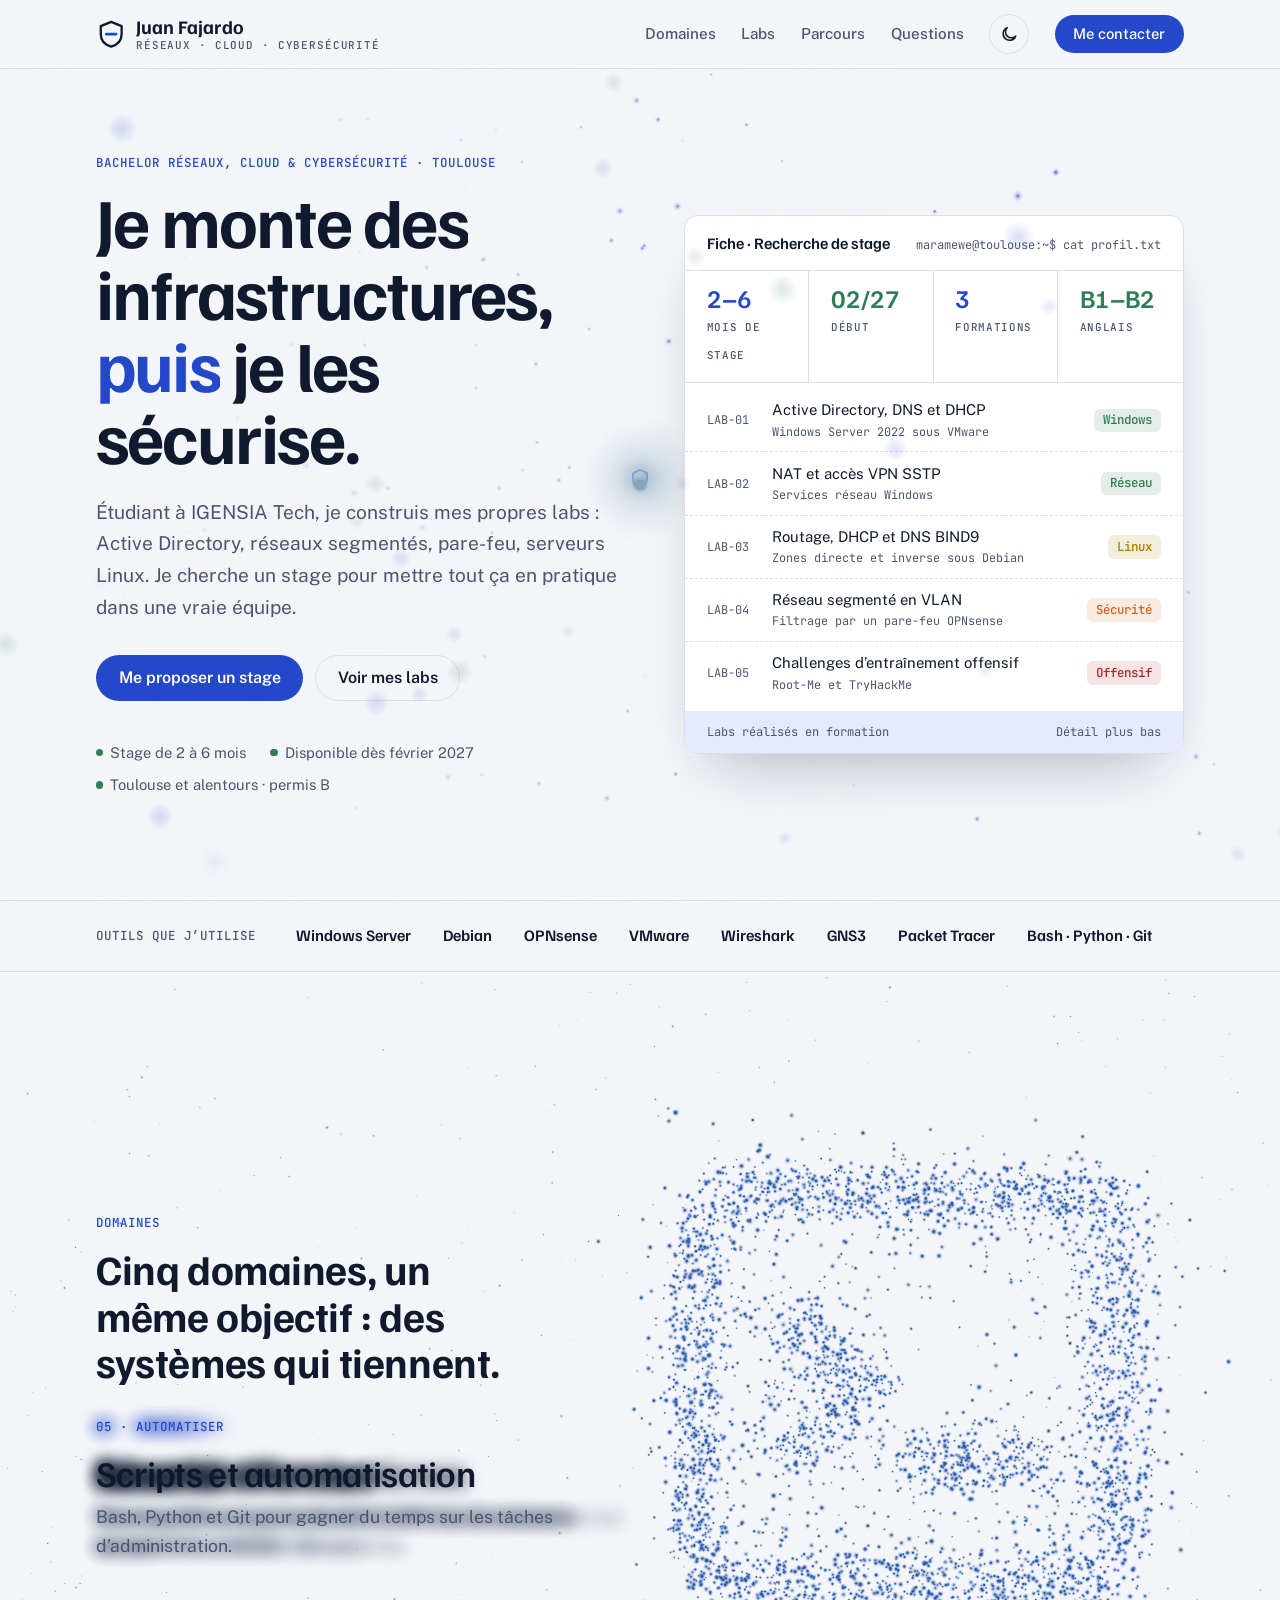
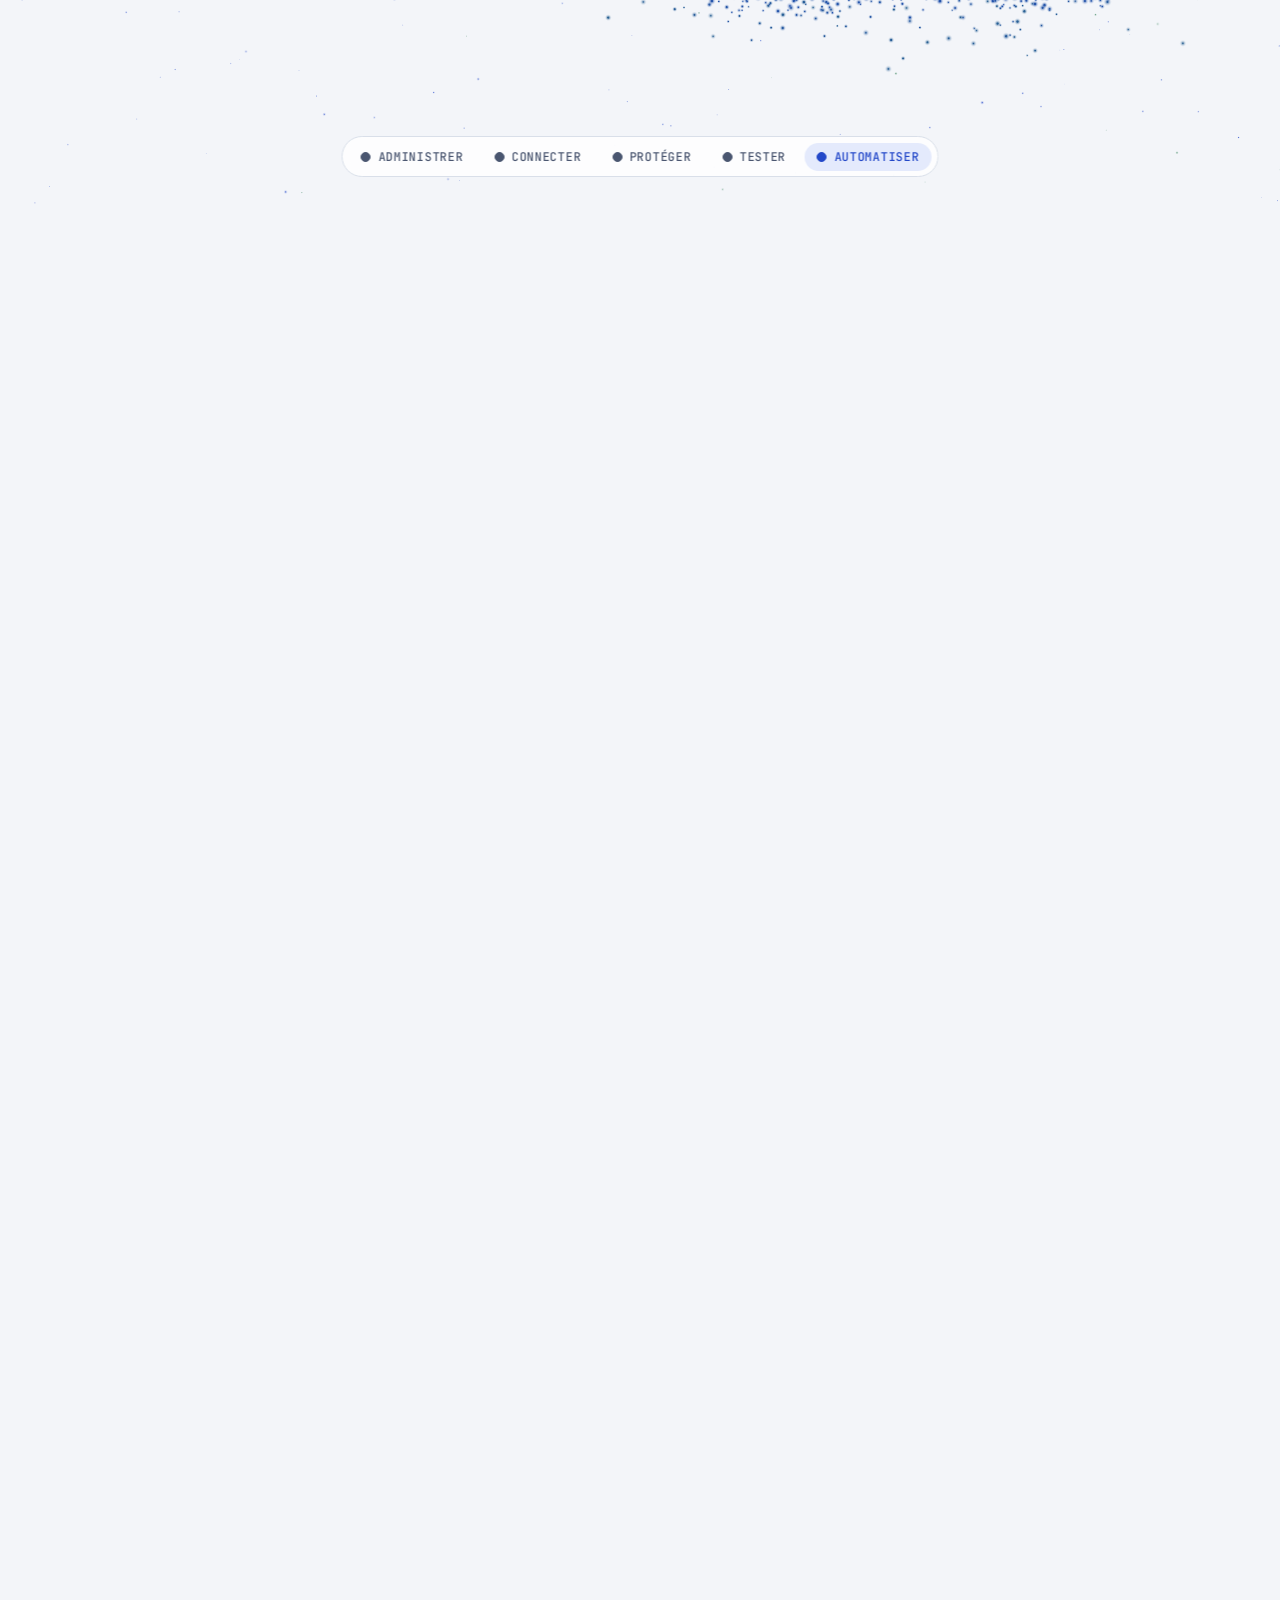
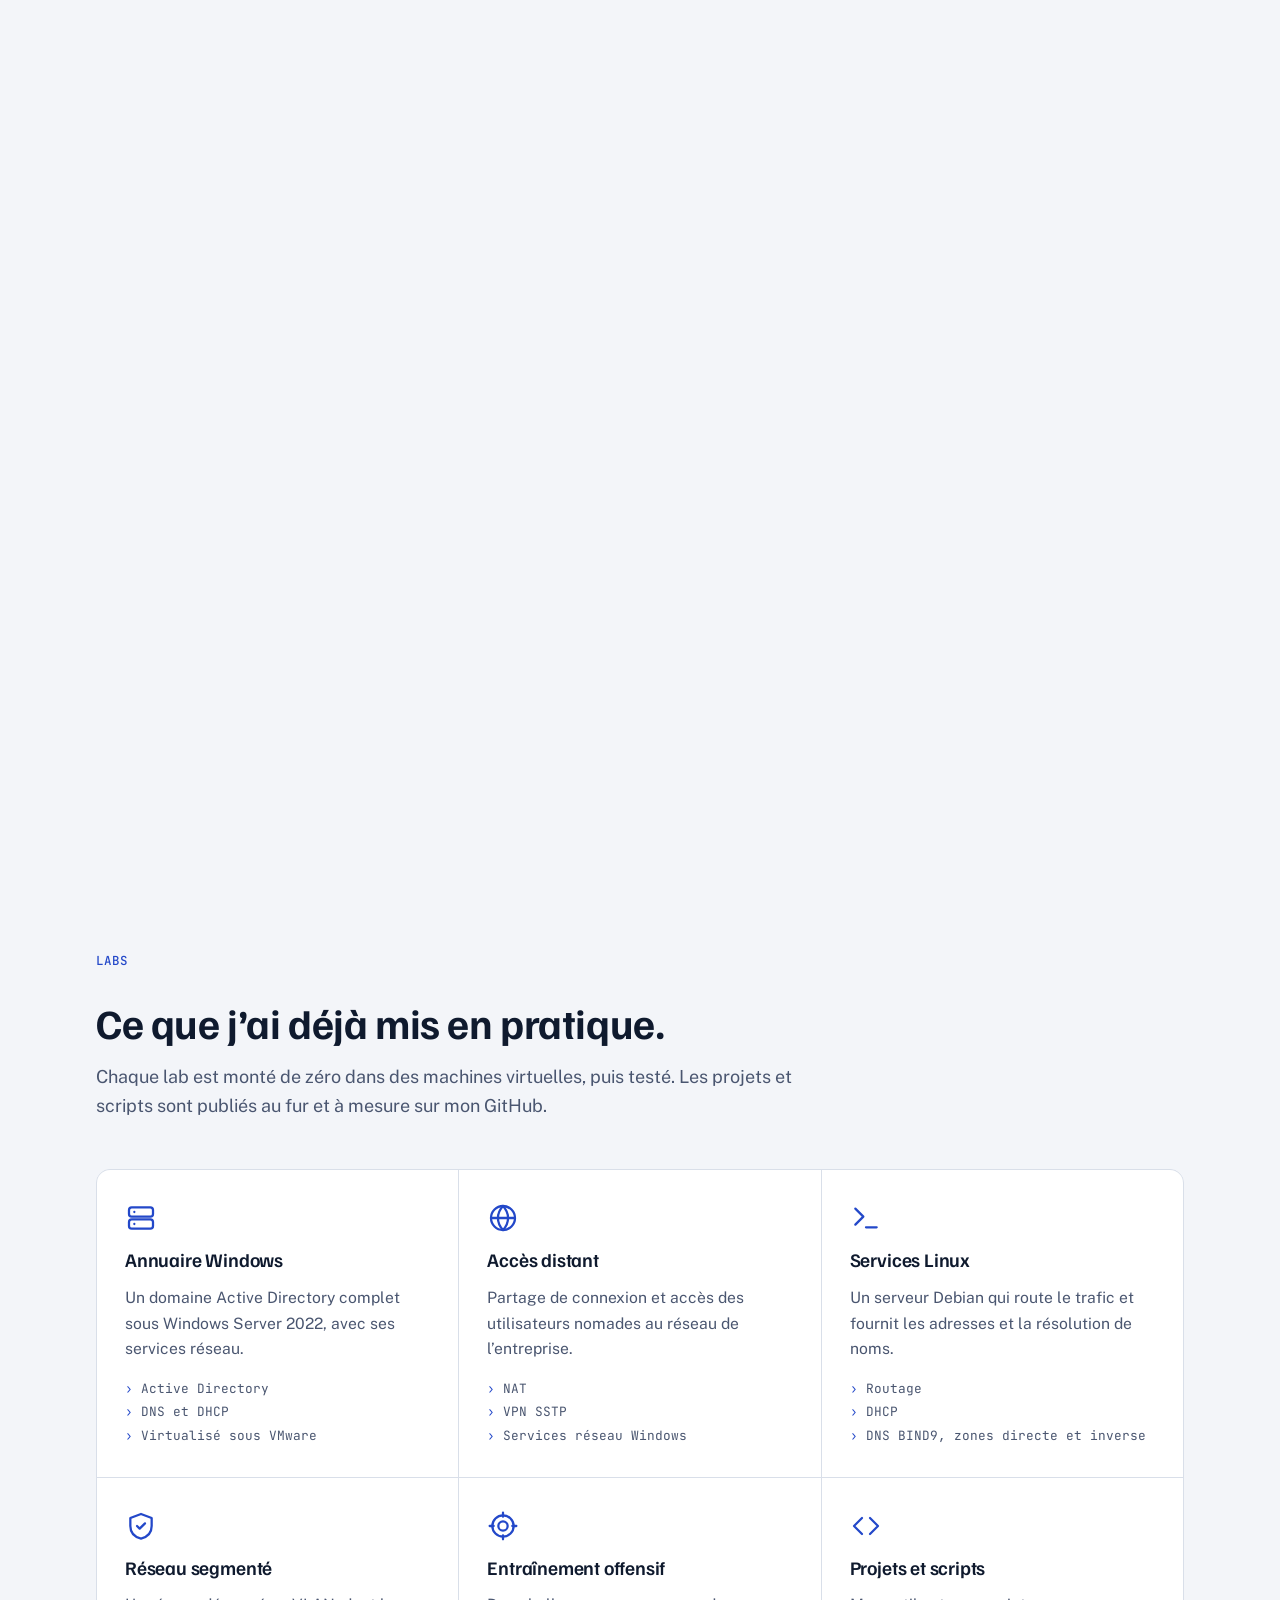
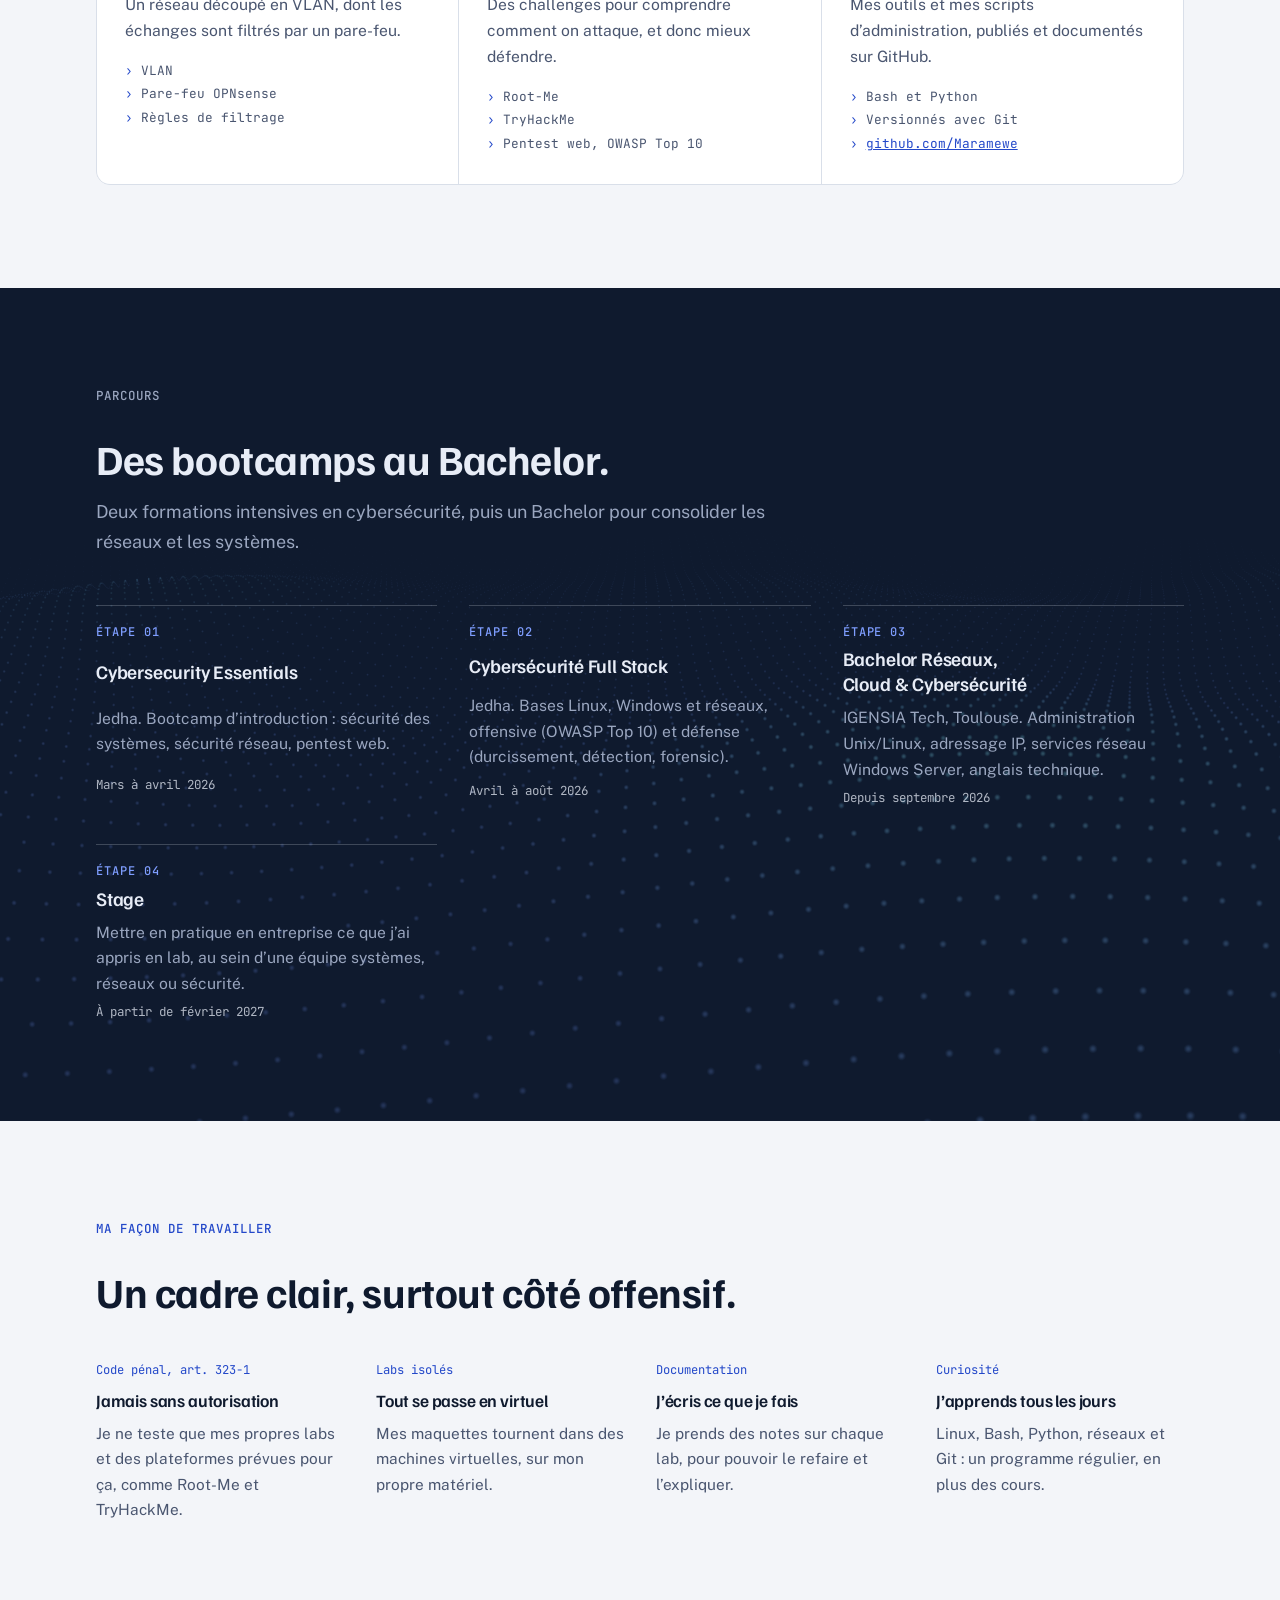
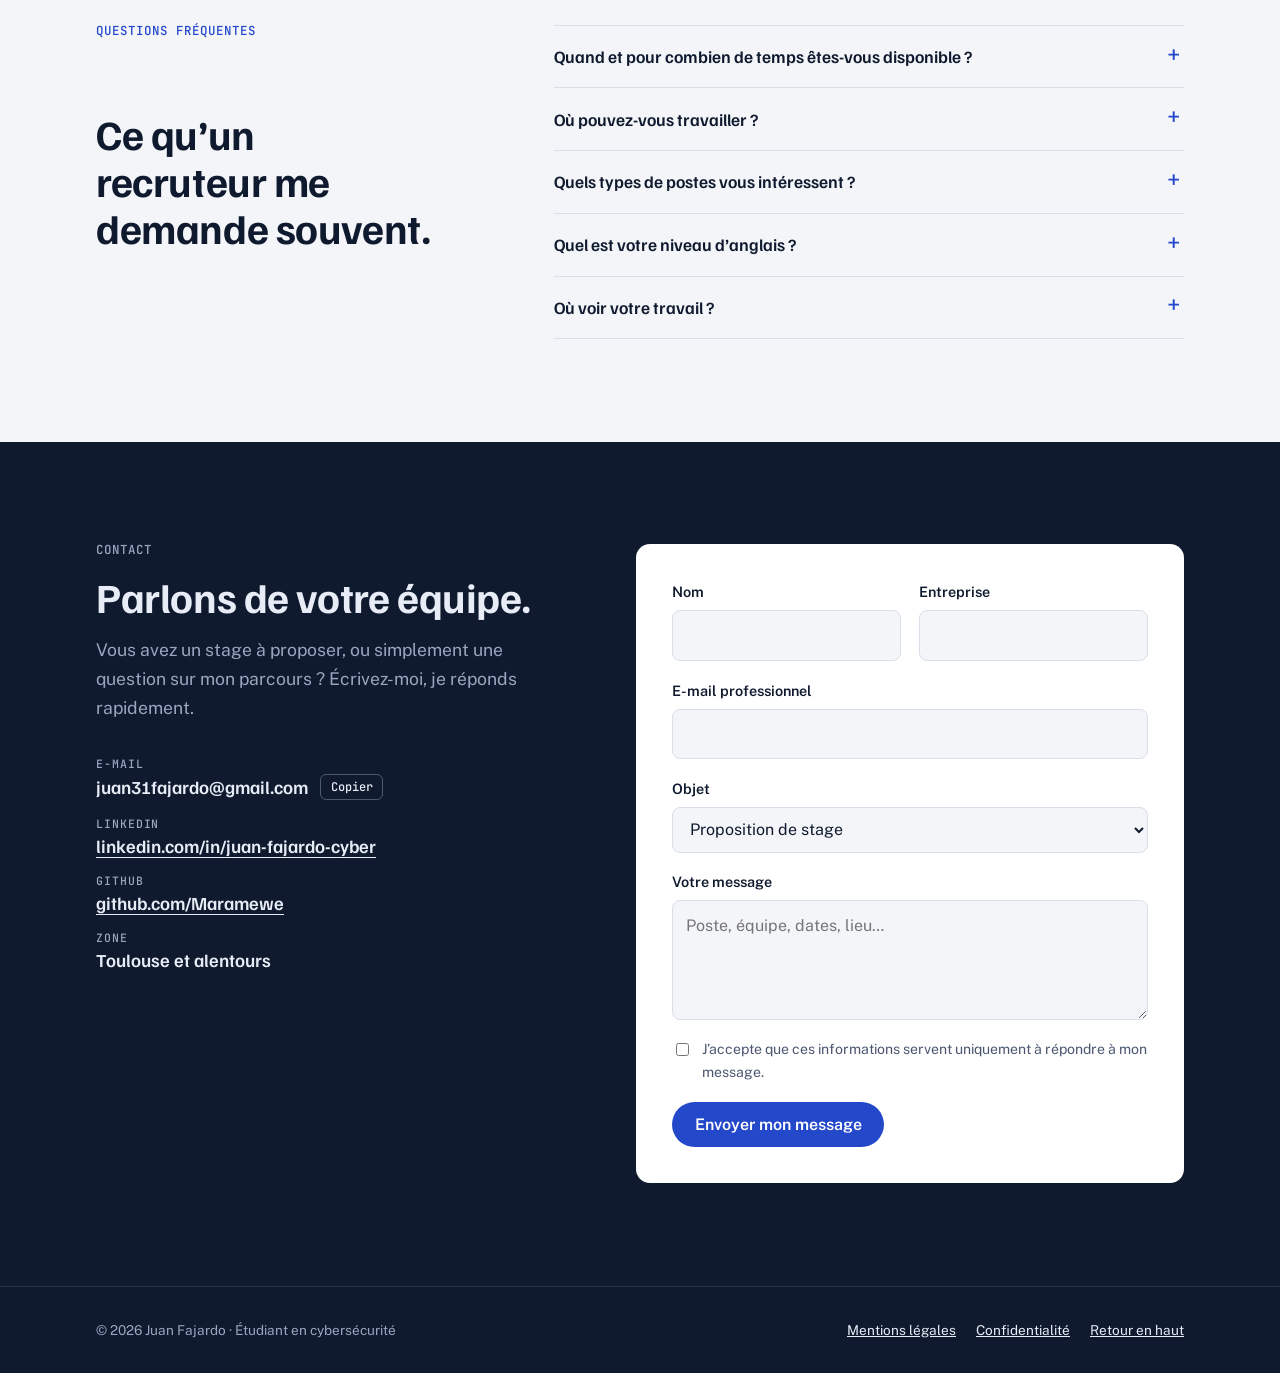
==== commit 660cb3c2: "ar" ====
--- a/index.html
+++ b/index.html
@@ -196,6 +196,15 @@
 .service p { color: var(--encre-douce); font-size: .98rem; }
 .service ul { margin: .3rem 0 0; padding: 0; list-style: none; display: grid; gap: .35rem; font: 400 .8rem/1.4 var(--f-mono); color: var(--encre-douce); }
 .service ul li::before { content: "› "; color: var(--accent); }
+[hidden] { display: none !important; }
+.projets-filtres { margin-bottom: 1.75rem; }
+#projets-liste { background: none; border: 0; border-radius: 0; overflow: visible; gap: 1.25rem; }
+.projet { border: 1px solid var(--trait); border-radius: 14px; }
+.projet .categories { display: flex; flex-wrap: wrap; gap: .4rem; }
+.projet .categories span { font: 500 .72rem/1 var(--f-mono); letter-spacing: .06em; text-transform: uppercase; color: var(--accent); background: var(--accent-doux); padding: .35rem .55rem; border-radius: 6px; }
+.projet img { width: 100%; aspect-ratio: 16 / 9; object-fit: cover; border-radius: 8px; border: 1px solid var(--trait); }
+.projet .lien-code { font: 500 .85rem/1 var(--f-mono); text-decoration: none; margin-top: .4rem; }
+.projet .lien-code:hover { text-decoration: underline; }
 
 /* Méthode */
 .methode { background: var(--nuit); color: var(--sur-nuit); }
@@ -429,6 +438,7 @@
     </a>
     <nav class="nav" aria-label="Navigation principale">
       <a href="#domaines">Domaines</a>
+      <a href="#projets" id="nav-projets" hidden>Projets</a>
       <a href="#labs">Labs</a>
       <a href="#parcours">Parcours</a>
       <a href="#questions">Questions</a>
@@ -573,6 +583,18 @@
     </div>
   </section>
 
+  <section id="projets" hidden>
+    <div class="enveloppe">
+      <div class="entete-section">
+        <span class="surtitre">Projets</span>
+        <h2>Ce que je construis, rangé par thème.</h2>
+        <p>Chaque projet a son dépôt sur GitHub, avec son code et sa documentation.</p>
+      </div>
+      <div class="choix projets-filtres" id="projets-filtres" role="radiogroup" aria-label="Filtrer les projets par thème"></div>
+      <div class="services" id="projets-liste"></div>
+    </div>
+  </section>
+
   <section class="methode" id="parcours">
     <canvas class="terrain3d" id="terrain3d" aria-hidden="true"></canvas>
     <div class="enveloppe">
@@ -674,10 +696,70 @@
   zone: "Toulouse et alentours",
   domaine: "juan-fajardo.pages.dev", // adresse du site en ligne
 };
+// Projets affichés dans la section « Projets » (elle reste cachée tant que la liste est vide).
+// Pour en ajouter un, copier une ligne d'exemple, enlever les // du début et remplir :
+//   nom        : le titre affiché
+//   categories : une ou plusieurs clés de CATEGORIES ci-dessous
+//   texte      : une phrase qui dit ce que fait le projet
+//   depot      : le nom du dépôt sur github.com/Maramewe
+//   image      : (facultatif) une capture mise dans images/projets/, par exemple "projets/infos-systeme.png"
+const PROJETS = [
+  // { nom: "infos-systeme", categories: ["bash", "linux"], texte: "Résumé d’une machine Linux en un coup d’œil.", depot: "infos-systeme" },
+  // { nom: "Scanner de ports", categories: ["python", "reseau", "securite"], texte: "Détecte les ports ouverts d’une machine de mon lab.", depot: "scanner-ports", image: "projets/scanner-ports.png" },
+];
+const CATEGORIES = { linux: "Linux", bash: "Bash", python: "Python", reseau: "Réseau", securite: "Sécurité", windows: "Windows" };
 // === FIN DE LA PARTIE À PERSONNALISER ===
 
 const $ = (id) => document.getElementById(id);
 const sansProtocole = (url) => url.replace(/^https:\/\/(www\.)?/, "");
+
+// Projets : cartes construites avec createElement/textContent (aucun HTML injecté depuis la liste)
+function projets() {
+  if (!PROJETS.length) return;
+  $("projets").hidden = false;
+  $("nav-projets").hidden = false;
+  const element = (balise, classe, texte) => {
+    const e = document.createElement(balise);
+    if (classe) e.className = classe;
+    if (texte) e.textContent = texte;
+    return e;
+  };
+  const cartes = PROJETS.map((p) => {
+    const carte = element("article", "service projet");
+    if (p.image) {
+      const img = element("img");
+      img.src = "images/" + p.image;
+      img.alt = "Capture de " + p.nom;
+      img.loading = "lazy";
+      carte.append(img);
+    }
+    const categories = element("div", "categories");
+    p.categories.forEach((c) => categories.append(element("span", "", CATEGORIES[c] || c)));
+    const lien = element("a", "lien-code", "Voir le code ↗");
+    lien.href = `${CONFIG.github}/${p.depot}`;
+    carte.append(categories, element("h3", "", p.nom), element("p", "", p.texte), lien);
+    carte.dataset.categories = p.categories.join(" ");
+    return carte;
+  });
+  $("projets-liste").replaceChildren(...cartes);
+
+  // Un onglet « Tous », puis un par catégorie réellement utilisée
+  const utilisees = Object.keys(CATEGORIES).filter((c) => PROJETS.some((p) => p.categories.includes(c)));
+  $("projets-filtres").replaceChildren(...["tous", ...utilisees].map((c) => {
+    const etiquette = element("label");
+    const choix = element("input");
+    choix.type = "radio";
+    choix.name = "filtre-projets";
+    choix.value = c;
+    choix.checked = c === "tous";
+    choix.addEventListener("change", () => cartes.forEach((carte) => {
+      carte.hidden = c !== "tous" && !carte.dataset.categories.split(" ").includes(c);
+    }));
+    etiquette.append(choix, element("span", "", c === "tous" ? "Tous" : CATEGORIES[c]));
+    return etiquette;
+  }));
+}
+projets();
 
 // Coordonnées et pied de page
 $("c-email").textContent = CONFIG.email;
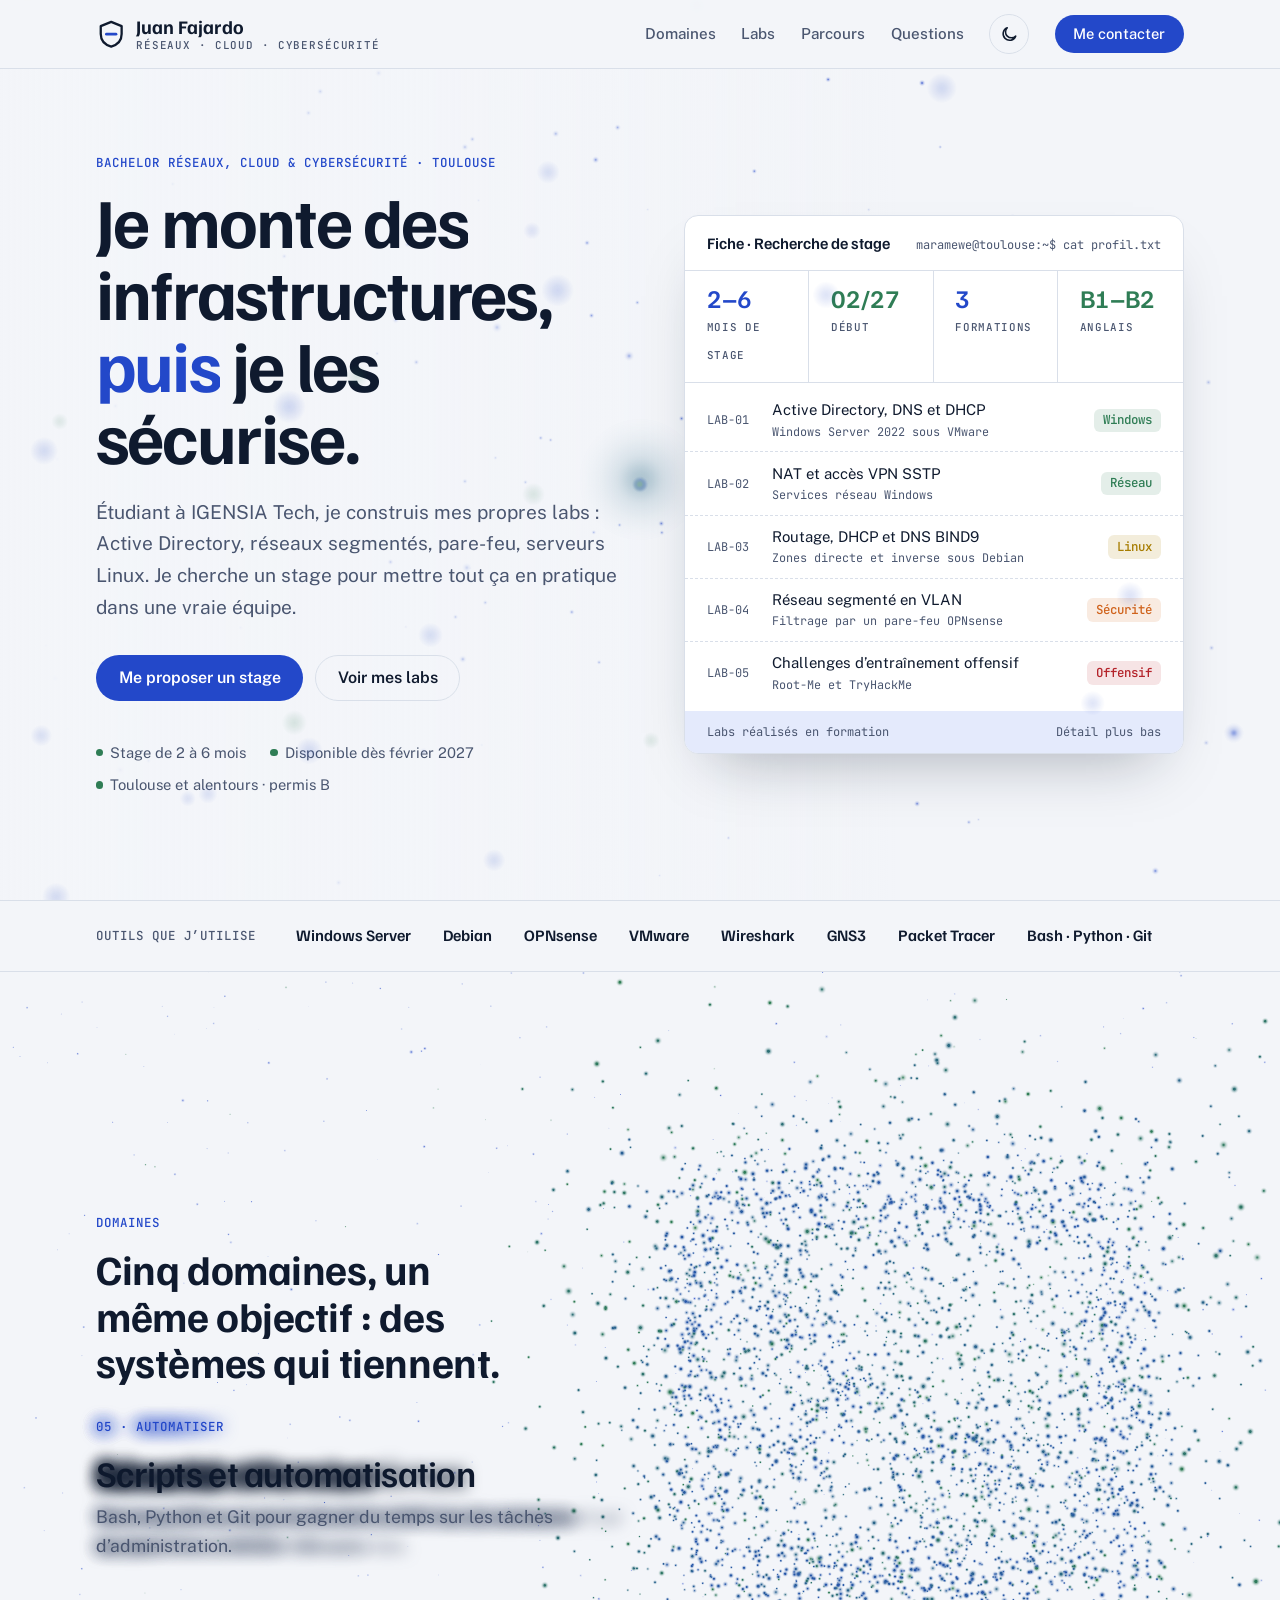
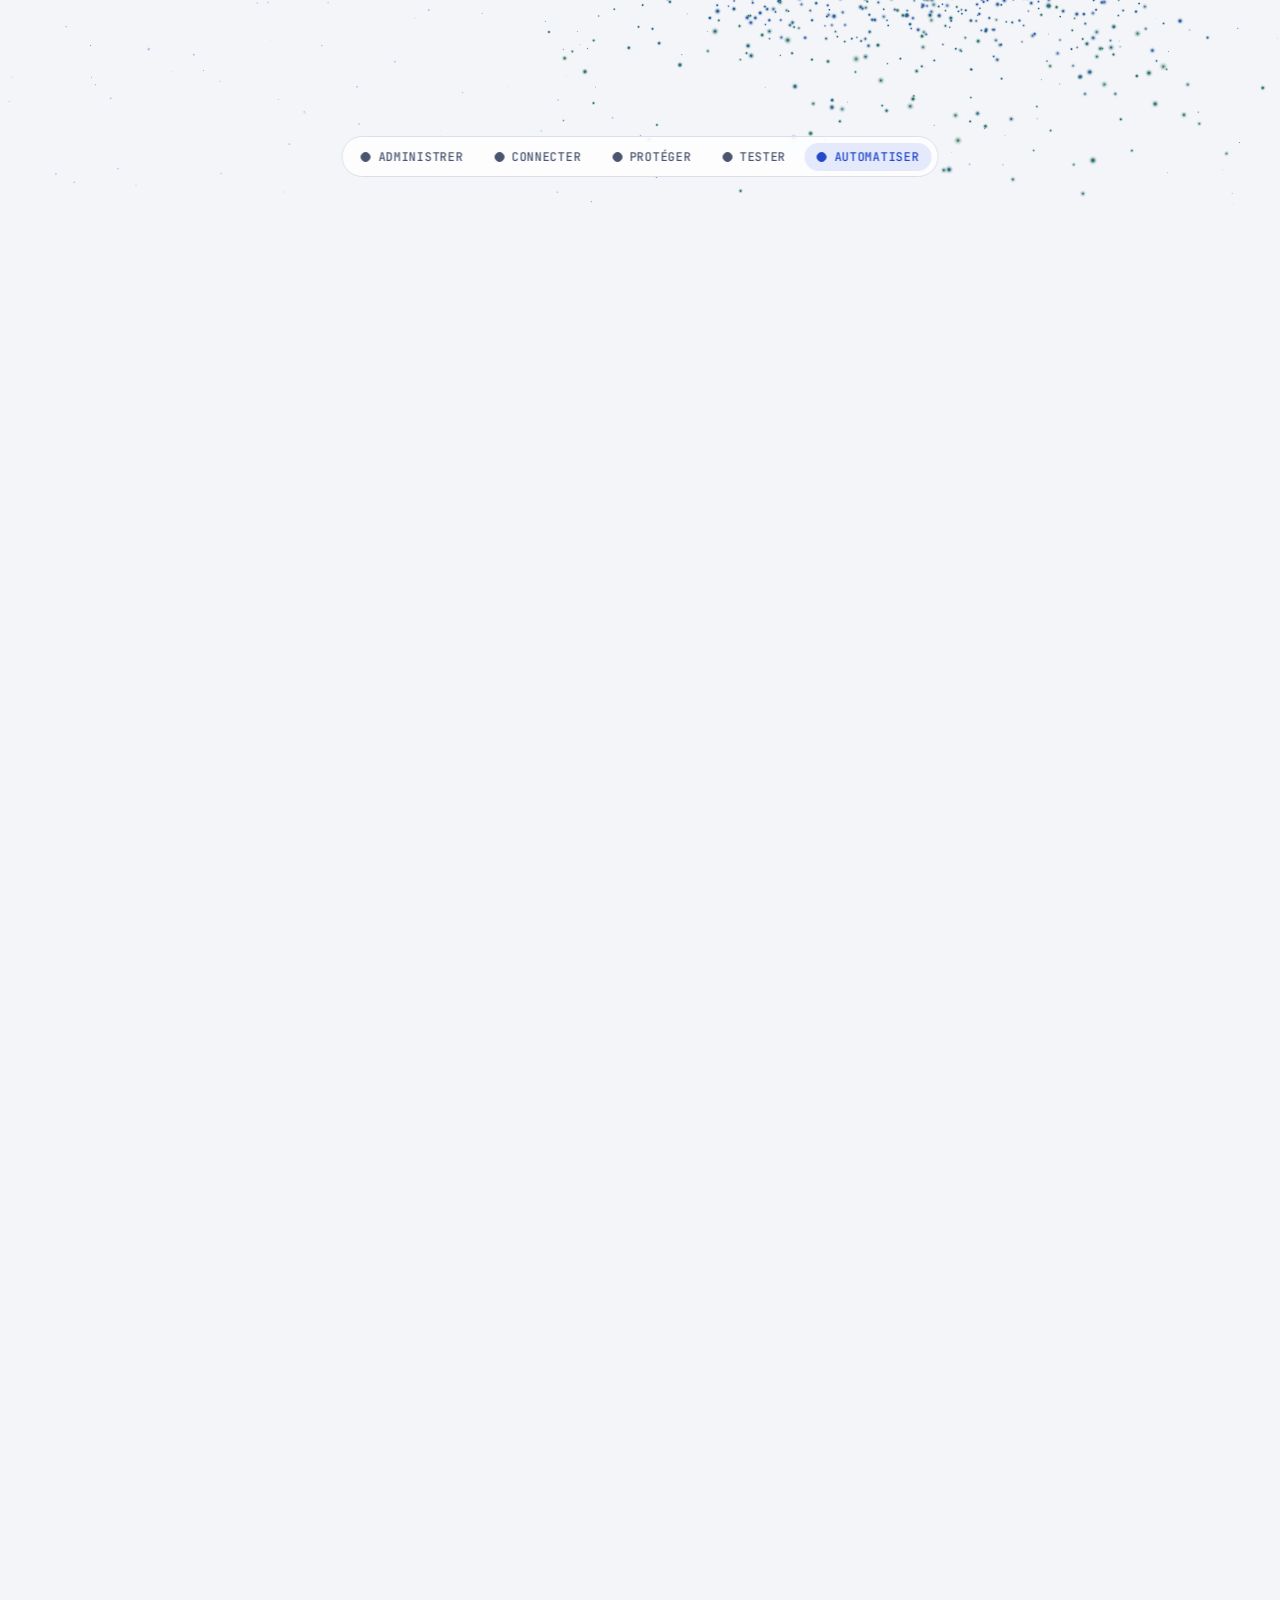
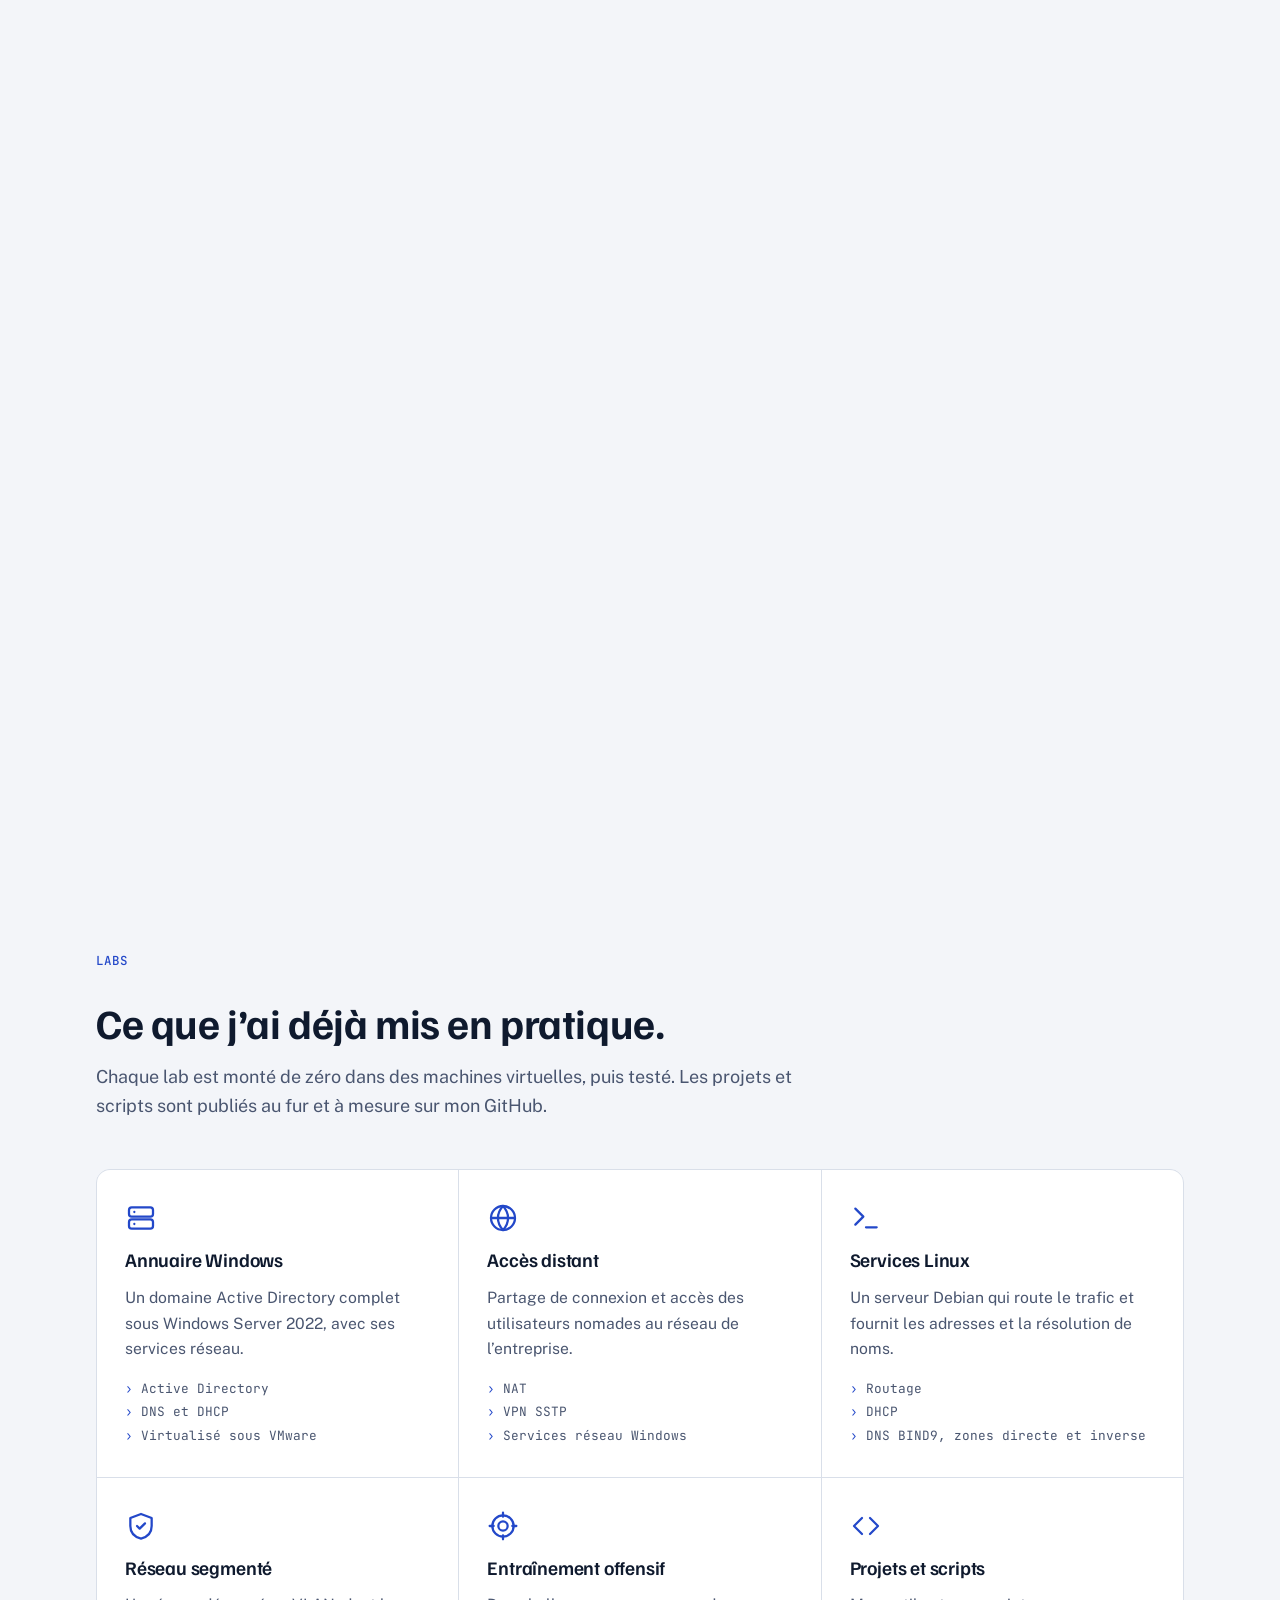
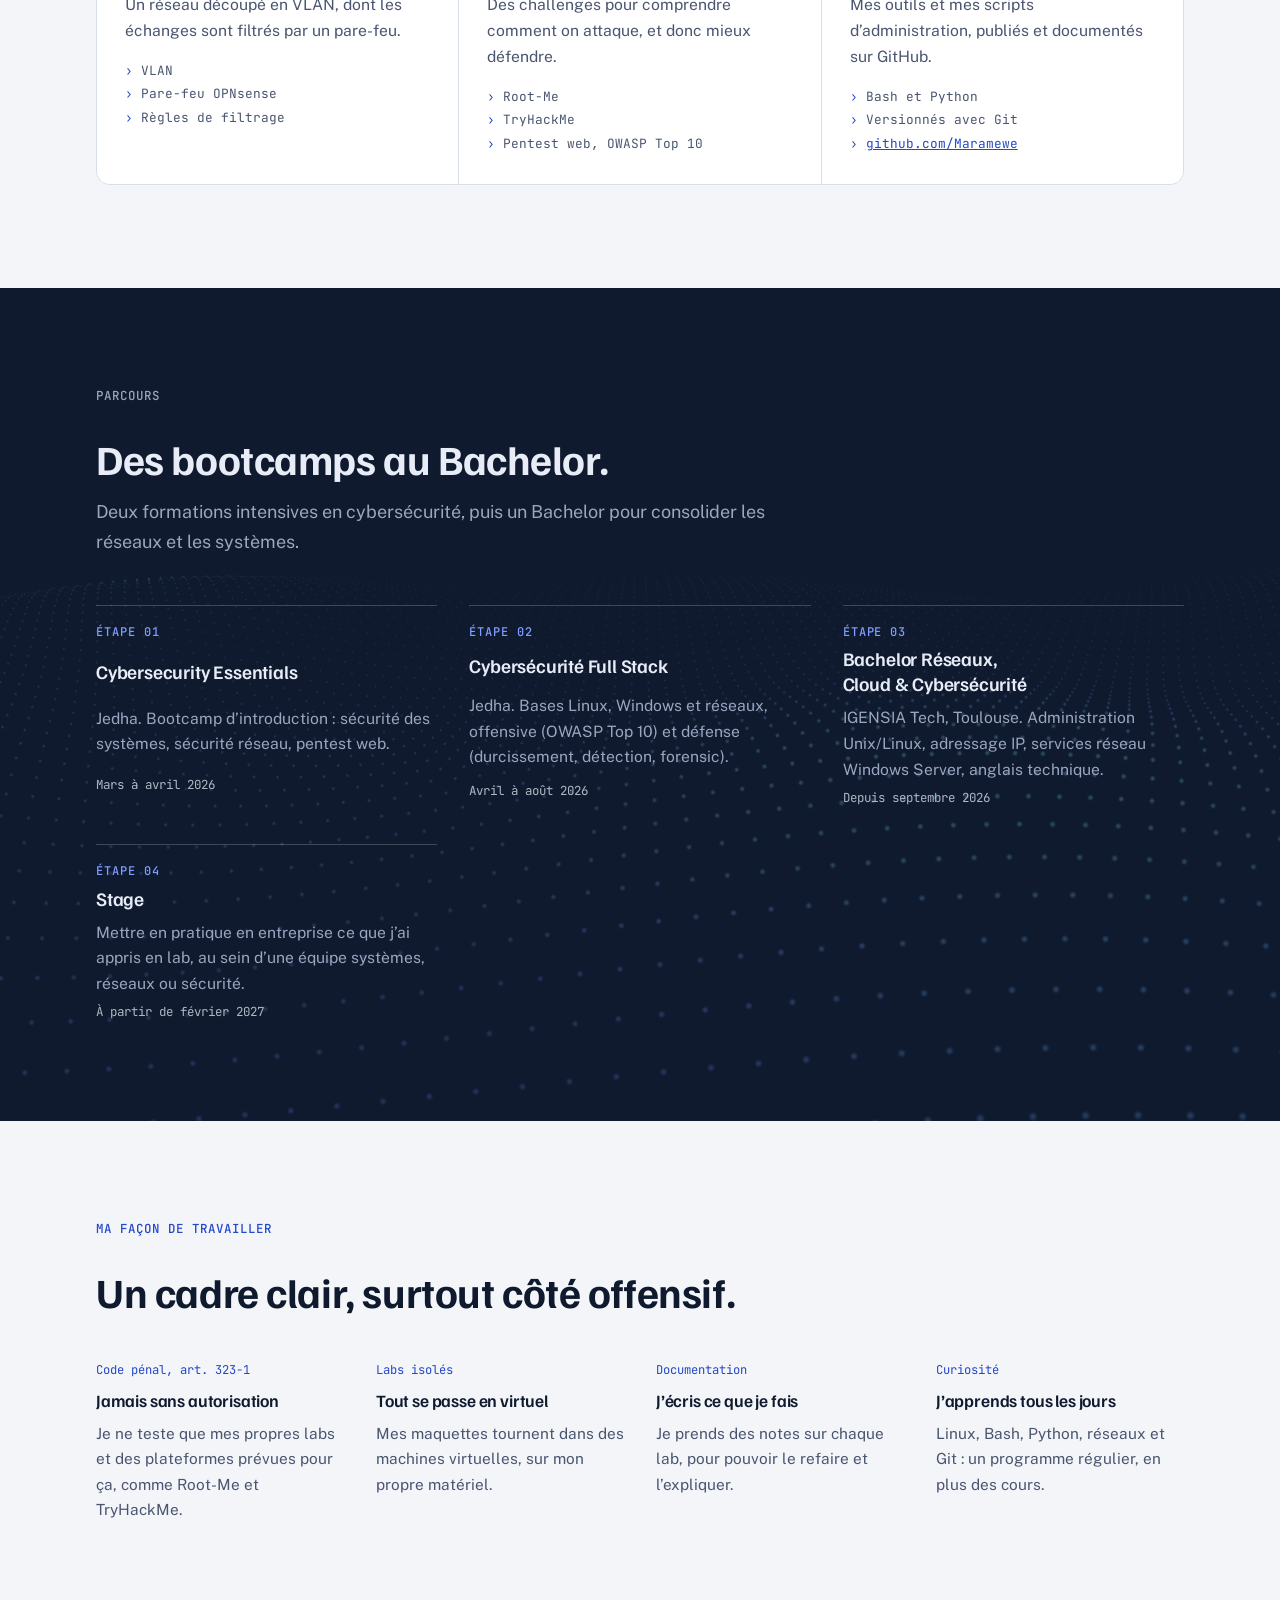
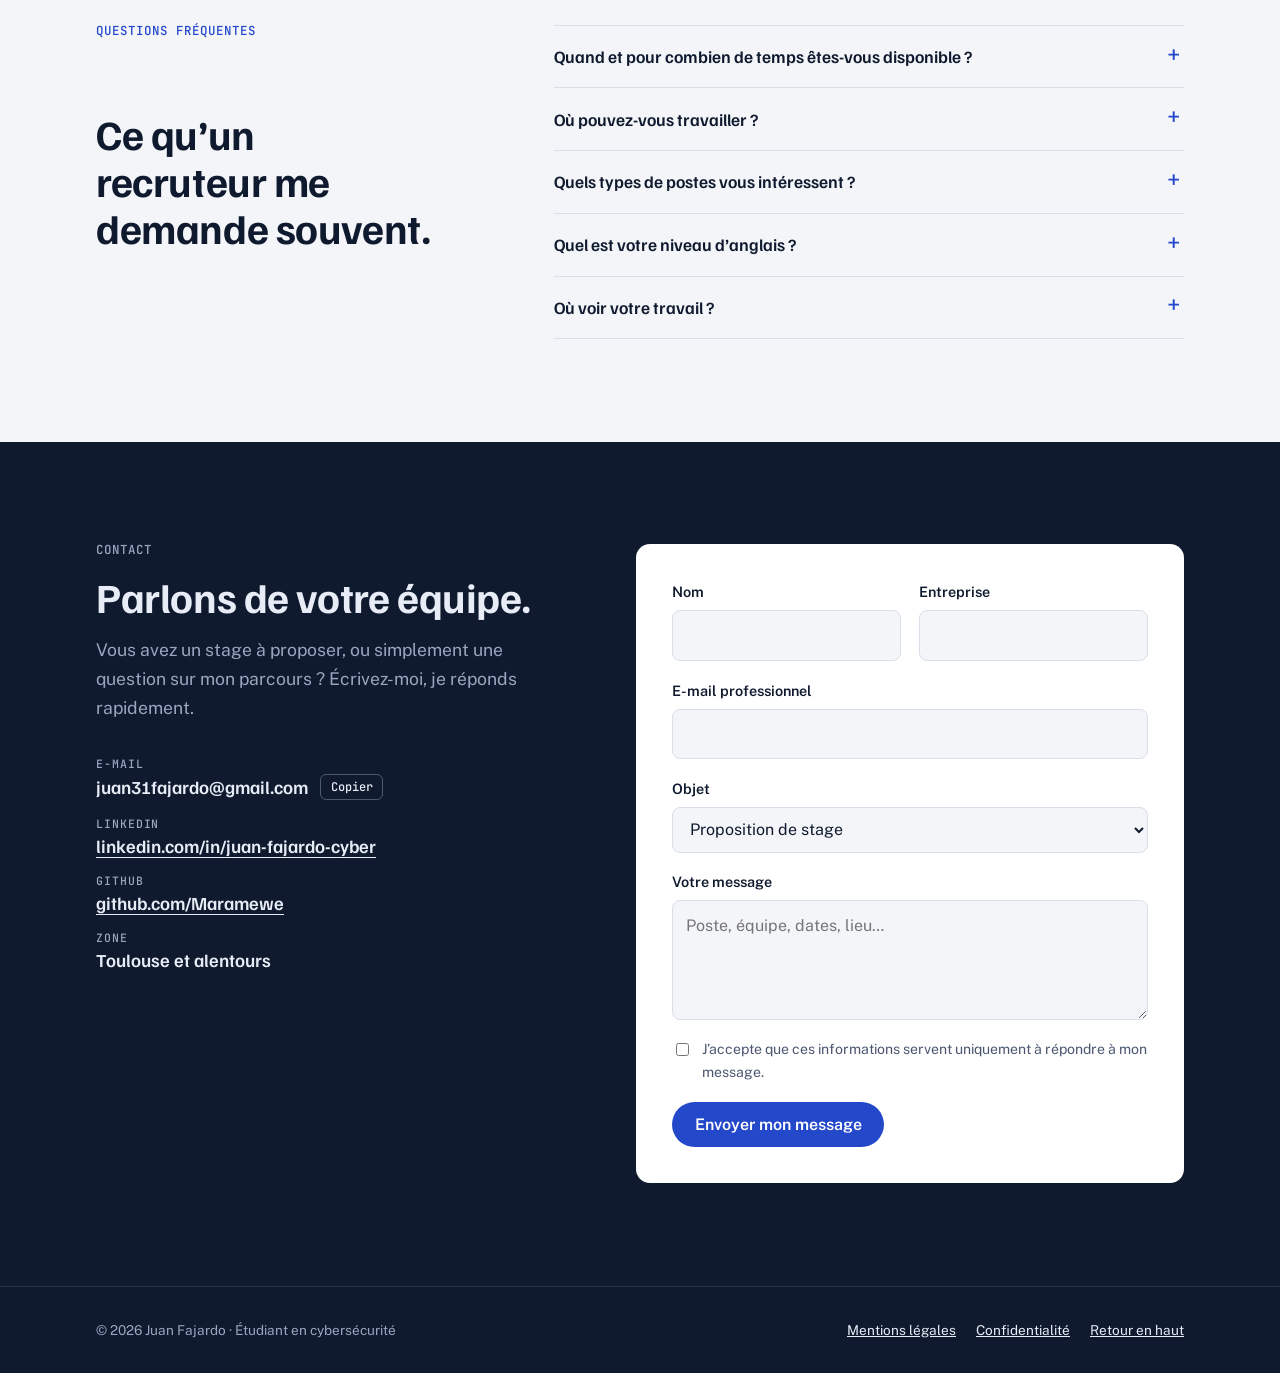
==== commit 71db6bd8: "Revert "ar" This reverts commit 660cb3c210d86dca9e9457f14b00a19c653d3acc." ====
--- a/index.html
+++ b/index.html
@@ -196,15 +196,6 @@
 .service p { color: var(--encre-douce); font-size: .98rem; }
 .service ul { margin: .3rem 0 0; padding: 0; list-style: none; display: grid; gap: .35rem; font: 400 .8rem/1.4 var(--f-mono); color: var(--encre-douce); }
 .service ul li::before { content: "› "; color: var(--accent); }
-[hidden] { display: none !important; }
-.projets-filtres { margin-bottom: 1.75rem; }
-#projets-liste { background: none; border: 0; border-radius: 0; overflow: visible; gap: 1.25rem; }
-.projet { border: 1px solid var(--trait); border-radius: 14px; }
-.projet .categories { display: flex; flex-wrap: wrap; gap: .4rem; }
-.projet .categories span { font: 500 .72rem/1 var(--f-mono); letter-spacing: .06em; text-transform: uppercase; color: var(--accent); background: var(--accent-doux); padding: .35rem .55rem; border-radius: 6px; }
-.projet img { width: 100%; aspect-ratio: 16 / 9; object-fit: cover; border-radius: 8px; border: 1px solid var(--trait); }
-.projet .lien-code { font: 500 .85rem/1 var(--f-mono); text-decoration: none; margin-top: .4rem; }
-.projet .lien-code:hover { text-decoration: underline; }
 
 /* Méthode */
 .methode { background: var(--nuit); color: var(--sur-nuit); }
@@ -438,7 +429,6 @@
     </a>
     <nav class="nav" aria-label="Navigation principale">
       <a href="#domaines">Domaines</a>
-      <a href="#projets" id="nav-projets" hidden>Projets</a>
       <a href="#labs">Labs</a>
       <a href="#parcours">Parcours</a>
       <a href="#questions">Questions</a>
@@ -583,18 +573,6 @@
     </div>
   </section>
 
-  <section id="projets" hidden>
-    <div class="enveloppe">
-      <div class="entete-section">
-        <span class="surtitre">Projets</span>
-        <h2>Ce que je construis, rangé par thème.</h2>
-        <p>Chaque projet a son dépôt sur GitHub, avec son code et sa documentation.</p>
-      </div>
-      <div class="choix projets-filtres" id="projets-filtres" role="radiogroup" aria-label="Filtrer les projets par thème"></div>
-      <div class="services" id="projets-liste"></div>
-    </div>
-  </section>
-
   <section class="methode" id="parcours">
     <canvas class="terrain3d" id="terrain3d" aria-hidden="true"></canvas>
     <div class="enveloppe">
@@ -696,70 +674,10 @@
   zone: "Toulouse et alentours",
   domaine: "juan-fajardo.pages.dev", // adresse du site en ligne
 };
-// Projets affichés dans la section « Projets » (elle reste cachée tant que la liste est vide).
-// Pour en ajouter un, copier une ligne d'exemple, enlever les // du début et remplir :
-//   nom        : le titre affiché
-//   categories : une ou plusieurs clés de CATEGORIES ci-dessous
-//   texte      : une phrase qui dit ce que fait le projet
-//   depot      : le nom du dépôt sur github.com/Maramewe
-//   image      : (facultatif) une capture mise dans images/projets/, par exemple "projets/infos-systeme.png"
-const PROJETS = [
-  // { nom: "infos-systeme", categories: ["bash", "linux"], texte: "Résumé d’une machine Linux en un coup d’œil.", depot: "infos-systeme" },
-  // { nom: "Scanner de ports", categories: ["python", "reseau", "securite"], texte: "Détecte les ports ouverts d’une machine de mon lab.", depot: "scanner-ports", image: "projets/scanner-ports.png" },
-];
-const CATEGORIES = { linux: "Linux", bash: "Bash", python: "Python", reseau: "Réseau", securite: "Sécurité", windows: "Windows" };
 // === FIN DE LA PARTIE À PERSONNALISER ===
 
 const $ = (id) => document.getElementById(id);
 const sansProtocole = (url) => url.replace(/^https:\/\/(www\.)?/, "");
-
-// Projets : cartes construites avec createElement/textContent (aucun HTML injecté depuis la liste)
-function projets() {
-  if (!PROJETS.length) return;
-  $("projets").hidden = false;
-  $("nav-projets").hidden = false;
-  const element = (balise, classe, texte) => {
-    const e = document.createElement(balise);
-    if (classe) e.className = classe;
-    if (texte) e.textContent = texte;
-    return e;
-  };
-  const cartes = PROJETS.map((p) => {
-    const carte = element("article", "service projet");
-    if (p.image) {
-      const img = element("img");
-      img.src = "images/" + p.image;
-      img.alt = "Capture de " + p.nom;
-      img.loading = "lazy";
-      carte.append(img);
-    }
-    const categories = element("div", "categories");
-    p.categories.forEach((c) => categories.append(element("span", "", CATEGORIES[c] || c)));
-    const lien = element("a", "lien-code", "Voir le code ↗");
-    lien.href = `${CONFIG.github}/${p.depot}`;
-    carte.append(categories, element("h3", "", p.nom), element("p", "", p.texte), lien);
-    carte.dataset.categories = p.categories.join(" ");
-    return carte;
-  });
-  $("projets-liste").replaceChildren(...cartes);
-
-  // Un onglet « Tous », puis un par catégorie réellement utilisée
-  const utilisees = Object.keys(CATEGORIES).filter((c) => PROJETS.some((p) => p.categories.includes(c)));
-  $("projets-filtres").replaceChildren(...["tous", ...utilisees].map((c) => {
-    const etiquette = element("label");
-    const choix = element("input");
-    choix.type = "radio";
-    choix.name = "filtre-projets";
-    choix.value = c;
-    choix.checked = c === "tous";
-    choix.addEventListener("change", () => cartes.forEach((carte) => {
-      carte.hidden = c !== "tous" && !carte.dataset.categories.split(" ").includes(c);
-    }));
-    etiquette.append(choix, element("span", "", c === "tous" ? "Tous" : CATEGORIES[c]));
-    return etiquette;
-  }));
-}
-projets();
 
 // Coordonnées et pied de page
 $("c-email").textContent = CONFIG.email;
